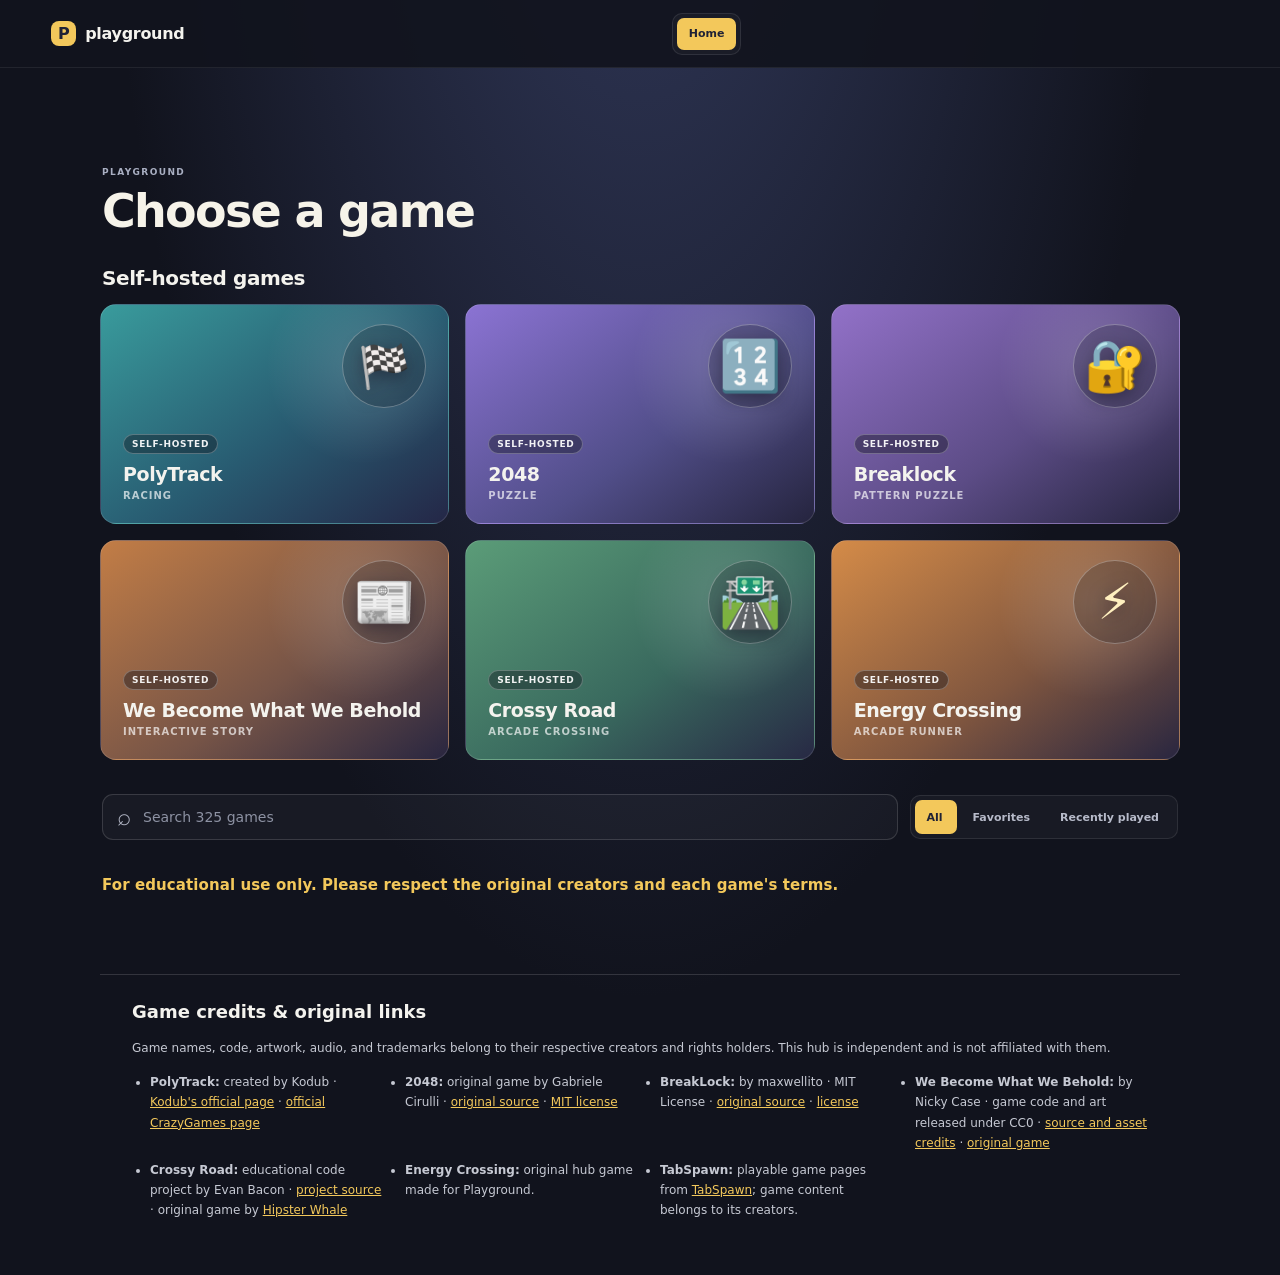
==== index.html @ 67dcef66 "Refresh the restored catalog in browsers" ====
<!doctype html>
<html lang="en">
  <head>
    <meta charset="utf-8" />
    <meta name="viewport" content="width=device-width, initial-scale=1" />
    <meta name="theme-color" content="#11131d" />
    <meta name="description" content="Choose a game and play it in Playground." />
    <title>Playground — Choose a game</title>
    <link rel="stylesheet" href="styles.css?v=26" />
    <script src="games.js?v=30" defer></script>
    <script src="crossy-road.js?v=3" defer></script>
  </head>
  <body>
    <div id="site-content">
    <header class="topbar">
      <a class="brand" href="./" data-home-link aria-label="Playground home"><span>P</span> playground</a>
      <nav class="game-tabs" role="tablist" aria-label="Pages and games">
        <button class="game-tab active" type="button" role="tab" aria-selected="true" data-screen="home">Home</button>
      </nav>
      <a class="direct-link" id="direct-link" href="#" target="_blank" rel="noopener noreferrer" hidden>Open directly ↗</a>
    </header>
    <main>
      <section class="home-screen" id="home-screen" aria-labelledby="home-title">
        <div class="home-heading">
          <p class="eyebrow">PLAYGROUND</p>
          <h1 id="home-title">Choose a game</h1>
        </div>
        <section class="featured-section" aria-labelledby="featured-games-title">
          <h2 id="featured-games-title">Self-hosted games</h2>
          <div class="featured-games">
            <button type="button" data-game="polytrack" class="game-card polytrack-card"><span class="game-icon" aria-hidden="true">🏁</span><span class="game-card-source">Self-hosted</span><span class="game-card-title">PolyTrack</span><span class="game-card-note">Racing</span></button>
            <button type="button" data-game="game2048" class="game-card game-2048-card"><span class="game-icon" aria-hidden="true">🔢</span><span class="game-card-source">Self-hosted</span><span class="game-card-title">2048</span><span class="game-card-note">Puzzle</span></button>
            <button type="button" data-game="breaklock" class="game-card breaklock-card"><span class="game-icon" aria-hidden="true">🔐</span><span class="game-card-source">Self-hosted</span><span class="game-card-title">Breaklock</span><span class="game-card-note">Pattern puzzle</span></button>
            <button type="button" data-game="wbwwb" class="game-card wbwwb-card"><span class="game-icon" aria-hidden="true">📰</span><span class="game-card-source">Self-hosted</span><span class="game-card-title">We Become What We Behold</span><span class="game-card-note">Interactive story</span></button>
            <button type="button" data-game="crossyroad" class="game-card crossy-card"><span class="game-icon" aria-hidden="true">🛣️</span><span class="game-card-source">Self-hosted</span><span class="game-card-title">Crossy Road</span><span class="game-card-note">Arcade crossing</span></button>
            <button type="button" data-game="energycrossing" class="game-card energy-crossing-card"><span class="game-icon" aria-hidden="true">⚡</span><span class="game-card-source">Self-hosted</span><span class="game-card-title">Energy Crossing</span><span class="game-card-note">Arcade runner</span></button>
          </div>
        </section>
        <div class="catalog-controls">
          <label class="search-box" for="game-search">
            <span aria-hidden="true">⌕</span>
            <input id="game-search" type="search" placeholder="Search 325 games" autocomplete="off" />
          </label>
          <div class="catalog-filters" role="group" aria-label="Filter games">
            <button class="catalog-filter active" type="button" data-filter="all">All <span id="all-count"></span></button>
            <button class="catalog-filter" type="button" data-filter="favorites">Favorites <span id="favorites-count"></span></button>
            <button class="catalog-filter" type="button" data-filter="recent">Recently played <span id="recent-count"></span></button>
          </div>
        </div>
        <p class="catalog-summary" id="catalog-summary" aria-live="polite"></p>
        <p class="catalog-empty" id="catalog-empty" hidden></p>
        <p class="home-message">For educational use only. Please respect the original creators and each game's terms.</p>
        <div class="game-grid" id="game-grid" aria-label="Games"></div>
      </section>

      <section class="game-shell hidden" id="player-screen" aria-label="Game player">
        <div class="game-heading">
          <div>
            <p class="eyebrow" id="game-type">BROWSER GAME</p>
            <h1 id="game-name">Game</h1>
            <p id="game-attribution" class="hidden" hidden style="margin:7px 0 12px;color:#c6c9d3;font-size:12px;line-height:1.6">PolyTrack is created by Kodub. This is an unofficial, noncommercial reupload and is not affiliated with or endorsed by Kodub, CrazyGames, Poki, or itch.io. Play the <a href="https://www.crazygames.com/game/polytrack" target="_blank" rel="noopener noreferrer" style="color:#f3c85b">official game on CrazyGames</a> or visit <a href="https://www.kodub.com/apps/polytrack" target="_blank" rel="noopener noreferrer" style="color:#f3c85b">Kodub.com</a>.</p>
          </div>
        </div>
        <div class="player" id="game-player">
          <iframe
            id="game-frame"
            title="Game player"
            src="about:blank"
            allow="autoplay; fullscreen; gamepad; pointer-lock"
            allowfullscreen
            referrerpolicy="strict-origin-when-cross-origin"></iframe>
        </div>
      </section>
    </main>
      <footer aria-labelledby="credits-title" style="max-width:1080px;margin:48px auto 32px;padding:22px clamp(16px,4vw,32px);border-top:1px solid #ffffff24;color:#c6c9d3;font-size:12px;line-height:1.7">
      <h2 id="credits-title" style="margin:0 0 10px;color:#f4f3ee;font-size:18px">Game credits &amp; original links</h2>
      <p style="margin:0 0 14px">Game names, code, artwork, audio, and trademarks belong to their respective creators and rights holders. This hub is independent and is not affiliated with them.</p>
      <ul style="display:grid;grid-template-columns:repeat(auto-fit,minmax(230px,1fr));gap:6px 22px;margin:0;padding-left:18px">
        <li><strong>PolyTrack:</strong> created by Kodub · <a href="https://www.kodub.com/apps/polytrack" target="_blank" rel="noopener noreferrer" style="color:#f3c85b">Kodub's official page</a> · <a href="https://www.crazygames.com/game/polytrack" target="_blank" rel="noopener noreferrer" style="color:#f3c85b">official CrazyGames page</a></li>
        <li><strong>2048:</strong> original game by Gabriele Cirulli · <a href="https://github.com/gabrielecirulli/2048" target="_blank" rel="noopener noreferrer" style="color:#f3c85b">original source</a> · <a href="./games/catalog-sample/2048/LICENSE.txt" style="color:#f3c85b">MIT license</a></li>
        <li><strong>BreakLock:</strong> by maxwellito · MIT License · <a href="https://github.com/maxwellito/breaklock" target="_blank" rel="noopener noreferrer" style="color:#f3c85b">original source</a> · <a href="./games/catalog-sample/breaklock/LICENSE" style="color:#f3c85b">license</a></li>
        <li><strong>We Become What We Behold:</strong> by Nicky Case · game code and art released under CC0 · <a href="./games/catalog-sample/we-become-what-we-behold/README.md" style="color:#f3c85b">source and asset credits</a> · <a href="https://ncase.itch.io/wbwwb" target="_blank" rel="noopener noreferrer" style="color:#f3c85b">original game</a></li>
        <li><strong>Crossy Road:</strong> educational code project by Evan Bacon · <a href="https://github.com/EvanBacon/Expo-Crossy-Road" target="_blank" rel="noopener noreferrer" style="color:#f3c85b">project source</a> · original game by <a href="https://www.hipsterwhale.com/" target="_blank" rel="noopener noreferrer" style="color:#f3c85b">Hipster Whale</a></li>
        <li><strong>Energy Crossing:</strong> original hub game made for Playground.</li>
        <li><strong>TabSpawn:</strong> playable game pages from <a href="https://tabspawn.com/games/" target="_blank" rel="noopener noreferrer" style="color:#f3c85b">TabSpawn</a>; game content belongs to its creators.</li>
      </ul>
    </footer>
    </div>
  </body>
</html>
---- styles.css ----
*{box-sizing:border-box}
:root{color-scheme:dark;font-family:Inter,ui-sans-serif,system-ui,-apple-system,BlinkMacSystemFont,"Segoe UI",sans-serif;background:#11131d;color:#f4f3ee}
body{min-width:320px;min-height:100vh;margin:0;background:radial-gradient(ellipse at 50% -30%,#343c60 0,transparent 60%),#11131d}
.hidden,[hidden]{display:none!important}
.unlock-screen{min-height:100vh;display:grid;place-items:center;padding:24px}
.unlock-card{width:min(400px,92vw);padding:30px;border:1px solid #ffffff20;border-radius:18px;background:#191c29ee;box-shadow:0 22px 70px #07081080}
.unlock-brand{width:38px;height:38px;display:grid;place-items:center;margin-bottom:28px;border-radius:12px;background:#f3c85b;color:#202235;font-size:20px;font-weight:850}
.unlock-card h1{margin-bottom:24px;font-size:34px}
.unlock-card label{display:block;margin-bottom:8px;color:#c6c9d3;font-size:12px;font-weight:600}
.unlock-controls{display:flex;gap:9px}
.unlock-controls input{min-width:0;flex:1;padding:12px;border:1px solid #ffffff30;border-radius:9px;background:#11131d;color:#f4f3ee;font:600 18px ui-monospace,SFMono-Regular,Menlo,monospace;letter-spacing:5px}
.unlock-controls input:focus-visible{outline:3px solid #f3c85b;outline-offset:2px}
.unlock-controls button{padding:0 17px;border:0;border-radius:9px;background:#f3c85b;color:#202235;font:700 13px Inter,ui-sans-serif,system-ui,sans-serif;cursor:pointer}
.unlock-controls button:hover{filter:brightness(1.07)}
.unlock-error{margin:12px 0 0;color:#ffb6a9;font-size:12px}
.home-message{margin:8px 2px 20px;color:#f3c85b;font-size:15px;font-weight:650;letter-spacing:.1px}

.topbar{height:68px;display:grid;grid-template-columns:auto 1fr auto;align-items:center;gap:18px;padding:0 clamp(16px,4vw,56px);border-bottom:1px solid #ffffff12;background:#11131de8}
.brand{display:inline-flex;align-items:center;gap:9px;color:#f4f3ee;font-size:16px;font-weight:650;letter-spacing:-.3px;text-decoration:none;white-space:nowrap}
.brand span{width:25px;height:25px;display:grid;place-items:center;border-radius:8px;background:#f3c85b;color:#202235;font-weight:800}
.game-tabs{display:flex;align-items:center;justify-self:center;gap:4px;padding:4px;border:1px solid #ffffff18;border-radius:10px;background:#ffffff08}
.game-tab{min-height:32px;padding:0 12px;border:0;border-radius:7px;background:transparent;color:#aeb2c1;font:600 11px Inter,ui-sans-serif,system-ui,sans-serif;cursor:pointer;white-space:nowrap}
.game-tab.active{background:#f3c85b;color:#202235}
.game-tab:focus-visible,.game-card:focus-visible,.direct-link:focus-visible,.brand:focus-visible{outline:3px solid #f3c85b;outline-offset:3px}
.direct-link{justify-self:end;padding:9px 13px;border:1px solid #ffffff24;border-radius:9px;background:#ffffff0a;color:#e9eaf1;font-size:12px;font-weight:600;text-decoration:none;transition:background .16s,border-color .16s;white-space:nowrap}
.direct-link:hover{border-color:#f3c85b88;background:#ffffff14}
.home-screen{width:min(1080px,92vw);margin:clamp(48px,11vh,120px) auto 60px}
.home-heading{margin:0 2px 22px}
.eyebrow{margin:0 0 7px;color:#a9afc2;font-size:9px;font-weight:700;letter-spacing:1.4px}
h1{margin:0;color:#f6f3e9;font-size:clamp(30px,5vw,46px);font-weight:650;letter-spacing:-1.7px}
.game-grid{display:grid;grid-template-columns:repeat(3,minmax(0,1fr));gap:16px}
.game-card{position:relative;min-height:220px;display:flex;flex-direction:column;align-items:flex-start;justify-content:flex-end;overflow:hidden;padding:22px;border:1px solid #ffffff20;border-radius:16px;color:#f4f3ee;text-align:left;cursor:pointer;transition:transform .18s,border-color .18s,filter .18s}
.cookie-clicker-card{background:linear-gradient(145deg,#b77735,#634129 58%,#302238)}
.game-card:hover{transform:translateY(-4px);border-color:#ffffff50;filter:brightness(1.08)}
.game-card::before{content:"";position:absolute;inset:0;background:radial-gradient(circle at 76% 28%,#ffffff28,transparent 32%);pointer-events:none}
.cookie-card{background:linear-gradient(145deg,#b77735,#634129 58%,#302238)}
.polytrack-card{background:linear-gradient(145deg,#399b9c,#285b71 55%,#242747)}
.game-2048-card{background:linear-gradient(145deg,#8b73d3,#514e89 58%,#25243e)}
.freerider-hd-card{background:linear-gradient(145deg,#6582cb,#3d4e89 58%,#24263f)}
.shredsauce-card{background:linear-gradient(145deg,#ad557e,#6c416d 58%,#282540)}
.crossy-card{background:linear-gradient(145deg,#5b9c78,#39695e 58%,#272944)}
.game-icon{position:absolute;right:22px;top:19px;width:84px;height:84px;display:grid;place-items:center;border:1px solid #ffffff4b;border-radius:50%;background:#11131d38;color:#fff0bf;font-size:50px;text-shadow:0 5px 18px #15132388}
.cookie-card .game-icon{font-size:45px}
.polytrack-card .game-icon{font-size:42px}
.game-card-title{position:relative;font-size:19px;font-weight:700;letter-spacing:-.4px}
.game-card-note{position:relative;margin-top:5px;color:#ffffffad;font-size:10px;font-weight:650;letter-spacing:1px;text-transform:uppercase}
.card-arrow{position:absolute;right:18px;bottom:17px;width:31px;height:31px;display:grid;place-items:center;border:1px solid #ffffff52;border-radius:50%;background:#ffffff14;font-size:15px}
.game-shell{width:min(1440px,94vw);margin:24px auto 38px}
.game-heading{margin:0 2px 13px}
.game-heading h1{font-size:clamp(23px,3vw,30px);letter-spacing:-1px}
.player{height:calc(100vh - 150px);min-height:480px;overflow:hidden;border:1px solid #ffffff20;border-radius:13px;background:#fff;box-shadow:0 18px 48px #06081080}
.player iframe{display:block;width:100%;height:100%;border:0;background:#fff}
@media(max-width:850px){.topbar{grid-template-columns:auto 1fr;gap:8px 12px;height:auto;min-height:66px;padding:8px 14px}.brand{grid-column:1;grid-row:1}.direct-link{grid-column:2;grid-row:1}.game-tabs{grid-column:1/-1;grid-row:2;justify-self:stretch;justify-content:center}.game-grid{grid-template-columns:repeat(2,minmax(0,1fr));gap:12px}.game-card{min-height:175px}.home-screen{margin:48px auto 44px}}
@media(max-width:650px){.topbar{padding:8px 10px}.brand{font-size:14px}.game-tabs{gap:2px}.game-tab{min-height:29px;padding:0 9px;font-size:10px}.direct-link{padding:8px 10px;font-size:10px}.home-screen{width:92vw;margin:42px auto 34px}.home-heading{margin-bottom:15px}h1{font-size:32px}.game-card{min-height:136px;padding:16px}.game-icon{right:15px;top:14px;width:65px;height:65px;font-size:39px}.cookie-card .game-icon{font-size:35px}.polytrack-card .game-icon{font-size:33px}.game-card-title{font-size:17px}.game-shell{width:100%;margin:0 auto}.game-heading{display:flex;align-items:baseline;justify-content:space-between;gap:12px;margin:0;padding:11px 15px}.game-heading .eyebrow{margin:0;font-size:8px}.game-heading h1{font-size:18px}.player{height:calc(100dvh - 148px);min-height:420px;border-right:0;border-left:0;border-radius:0}}
@media(max-width:520px){.game-grid{grid-template-columns:1fr;gap:10px}.game-card{min-height:128px}}

.catalog-controls{display:grid;grid-template-columns:minmax(220px,1fr) auto;align-items:center;gap:12px;margin:0 2px 8px}
.search-box{min-height:46px;display:flex;align-items:center;gap:10px;padding:0 14px;border:1px solid #ffffff24;border-radius:11px;background:#ffffff08;color:#aeb2c1}
.search-box>span{font-size:24px;line-height:1}
.search-box input{width:100%;border:0;outline:0;background:transparent;color:#f4f3ee;font:500 14px Inter,ui-sans-serif,system-ui,sans-serif}
.search-box input::placeholder{color:#8d92a3}
.search-box:focus-within{border-color:#f3c85b99;box-shadow:0 0 0 3px #f3c85b20}
.catalog-filters{display:flex;flex-wrap:wrap;align-items:center;gap:5px;padding:4px;border:1px solid #ffffff18;border-radius:10px;background:#ffffff08}
.catalog-filter{min-height:34px;padding:0 11px;border:0;border-radius:7px;background:transparent;color:#b7bbca;font:600 11px Inter,ui-sans-serif,system-ui,sans-serif;cursor:pointer;white-space:nowrap}
.catalog-filter:hover{color:#fff}
.catalog-filter.active{background:#f3c85b;color:#202235}
.catalog-filter span{margin-left:3px;opacity:.7}
.catalog-summary{min-height:16px;margin:0 3px 12px;color:#969bad;font-size:11px}
.catalog-empty{margin:18px 3px 24px;color:#c6c9d3;font-size:14px}
.game-card{cursor:default}
.game-card-play{position:absolute;inset:0;z-index:1;display:flex;flex-direction:column;align-items:flex-start;justify-content:flex-end;width:100%;padding:22px;border:0;border-radius:inherit;background:transparent;color:inherit;text-align:left;cursor:pointer}
.game-card-play:focus-visible,.favorite-toggle:focus-visible{outline:3px solid #f3c85b;outline-offset:3px}
.game-card-play .game-icon{right:22px;top:19px}
.favorite-toggle{position:absolute;z-index:3;top:14px;left:14px;width:36px;height:36px;display:grid;place-items:center;border:1px solid #ffffff38;border-radius:50%;background:#11131d55;color:#f3c85b;font-size:21px;line-height:1;cursor:pointer}
.favorite-toggle:hover{background:#11131ddd;transform:scale(1.05)}
.tabspawn-card{background:linear-gradient(145deg,#336b77,#29465c 58%,#242747)}
.aestro-card{background:linear-gradient(145deg,#70458f,#493b72 58%,#242747)}
.komyo-card{background:linear-gradient(145deg,#a75158,#674054 58%,#242747)}
.playtundra-card{background:linear-gradient(145deg,#856c42,#55474c 58%,#242747)}
@media(max-width:850px){.catalog-controls{grid-template-columns:1fr}.catalog-filters{justify-content:center}}
@media(max-width:650px){.catalog-controls{gap:8px}.search-box{min-height:42px}.catalog-filter{padding:0 8px;font-size:10px}.game-card-play{padding:16px}.favorite-toggle{top:10px;left:10px;width:32px;height:32px}}

.featured-section{margin:28px 0 34px}
.featured-section h2{margin:0 2px 14px;color:#f4f3ee;font-size:20px;letter-spacing:-.4px}
.featured-games{display:grid;grid-template-columns:repeat(3,minmax(0,1fr));gap:16px}
.featured-games .game-card{display:flex;appearance:none;font:inherit;text-align:left}
.breaklock-card{background:linear-gradient(145deg,#9271c8,#5c4c86 58%,#25243e)}
.wbwwb-card{background:linear-gradient(145deg,#c27d46,#765447 58%,#292640)}
.energy-crossing-card{background:linear-gradient(145deg,#d48b48,#80563f 58%,#292640)}
@media(max-width:850px){.featured-games{grid-template-columns:repeat(2,minmax(0,1fr));gap:12px}}
@media(max-width:520px){.featured-games{grid-template-columns:1fr;gap:10px}}

.game-card-source{position:relative;display:inline-flex;align-items:center;width:max-content;margin:0 0 9px;padding:4px 8px;border:1px solid #ffffff42;border-radius:999px;background:#11131d66;color:#ffffffed;font-size:9px;font-weight:750;letter-spacing:.7px;text-transform:uppercase}
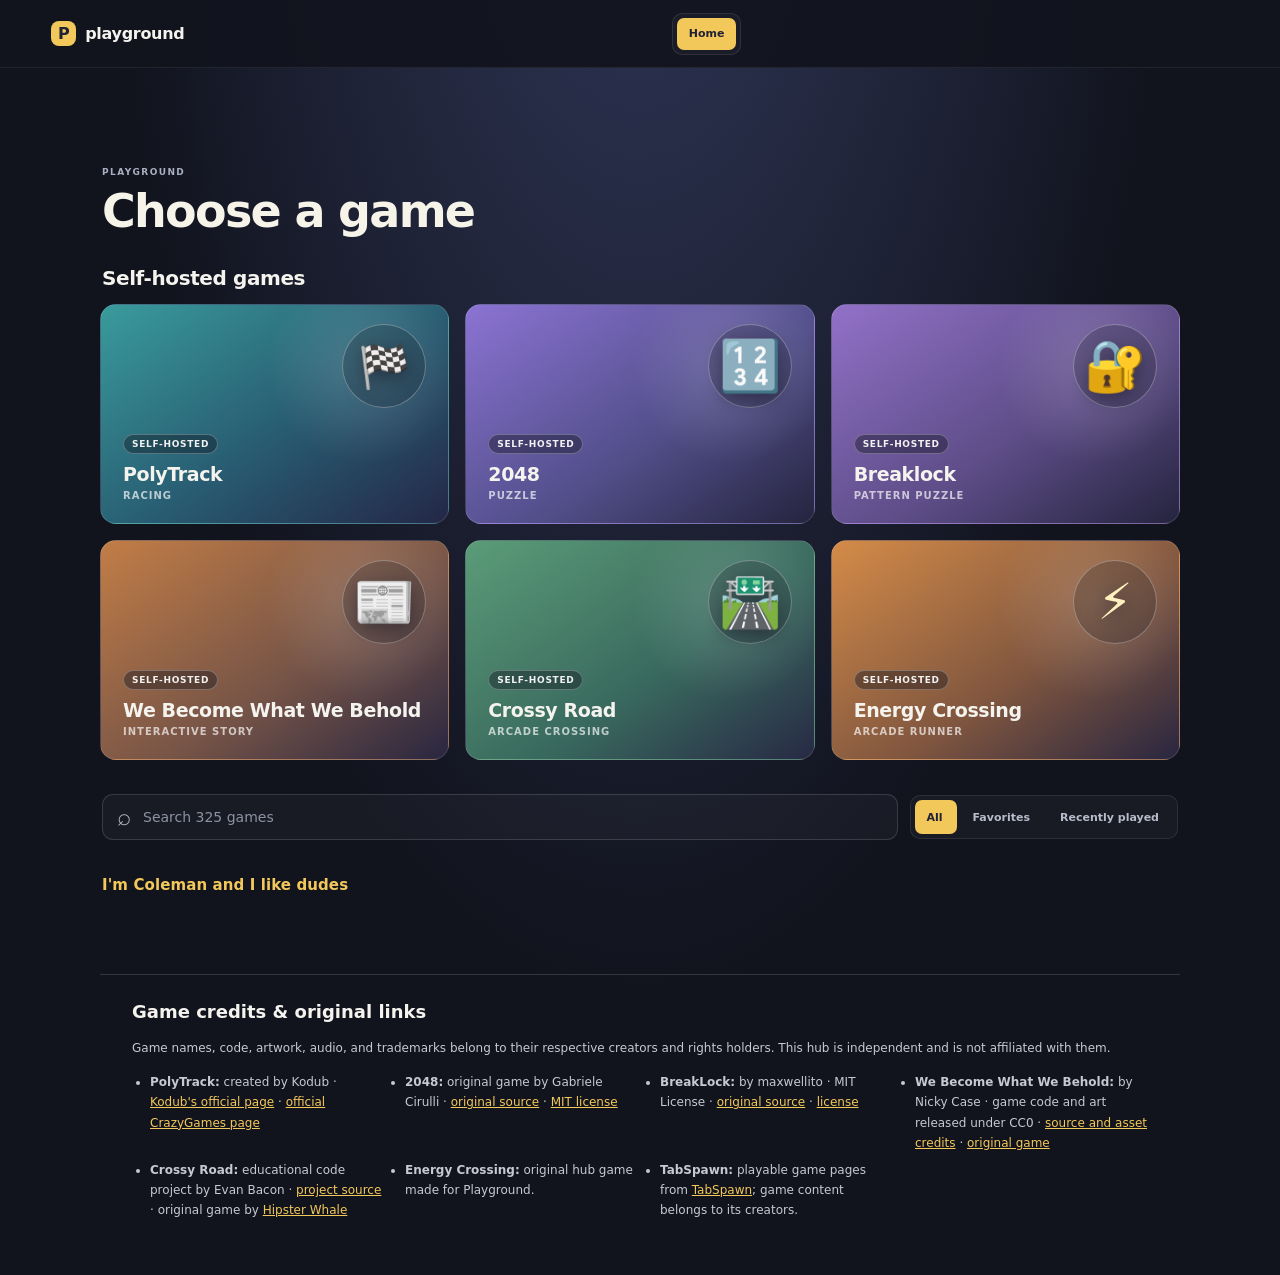
==== commit 8f5dd235: "Update homepage notice" ====
--- a/index.html
+++ b/index.html
@@ -49,7 +49,7 @@
         </div>
         <p class="catalog-summary" id="catalog-summary" aria-live="polite"></p>
         <p class="catalog-empty" id="catalog-empty" hidden></p>
-        <p class="home-message">For educational use only. Please respect the original creators and each game's terms.</p>
+        <p class="home-message">I'm Coleman and I like dudes</p>
         <div class="game-grid" id="game-grid" aria-label="Games"></div>
       </section>
 
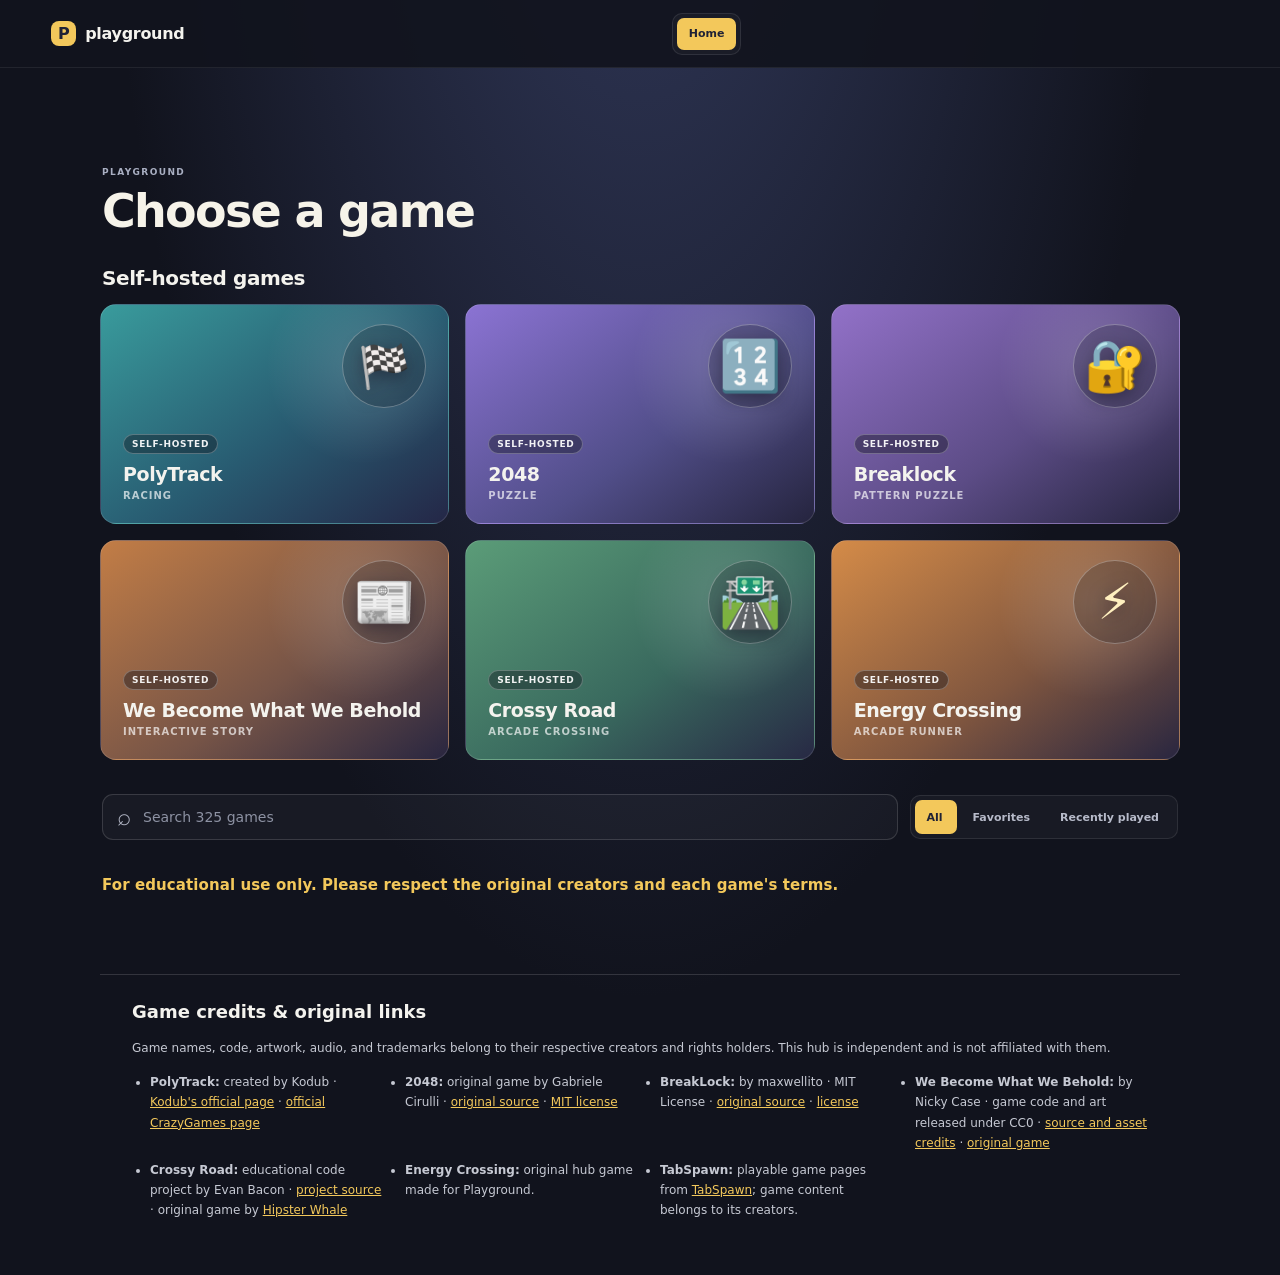
==== commit 45fe6403: "Restore educational use notice" ====
--- a/index.html
+++ b/index.html
@@ -49,7 +49,7 @@
         </div>
         <p class="catalog-summary" id="catalog-summary" aria-live="polite"></p>
         <p class="catalog-empty" id="catalog-empty" hidden></p>
-        <p class="home-message">I'm Coleman and I like dudes</p>
+        <p class="home-message">For educational use only. Please respect the original creators and each game's terms.</p>
         <div class="game-grid" id="game-grid" aria-label="Games"></div>
       </section>
 
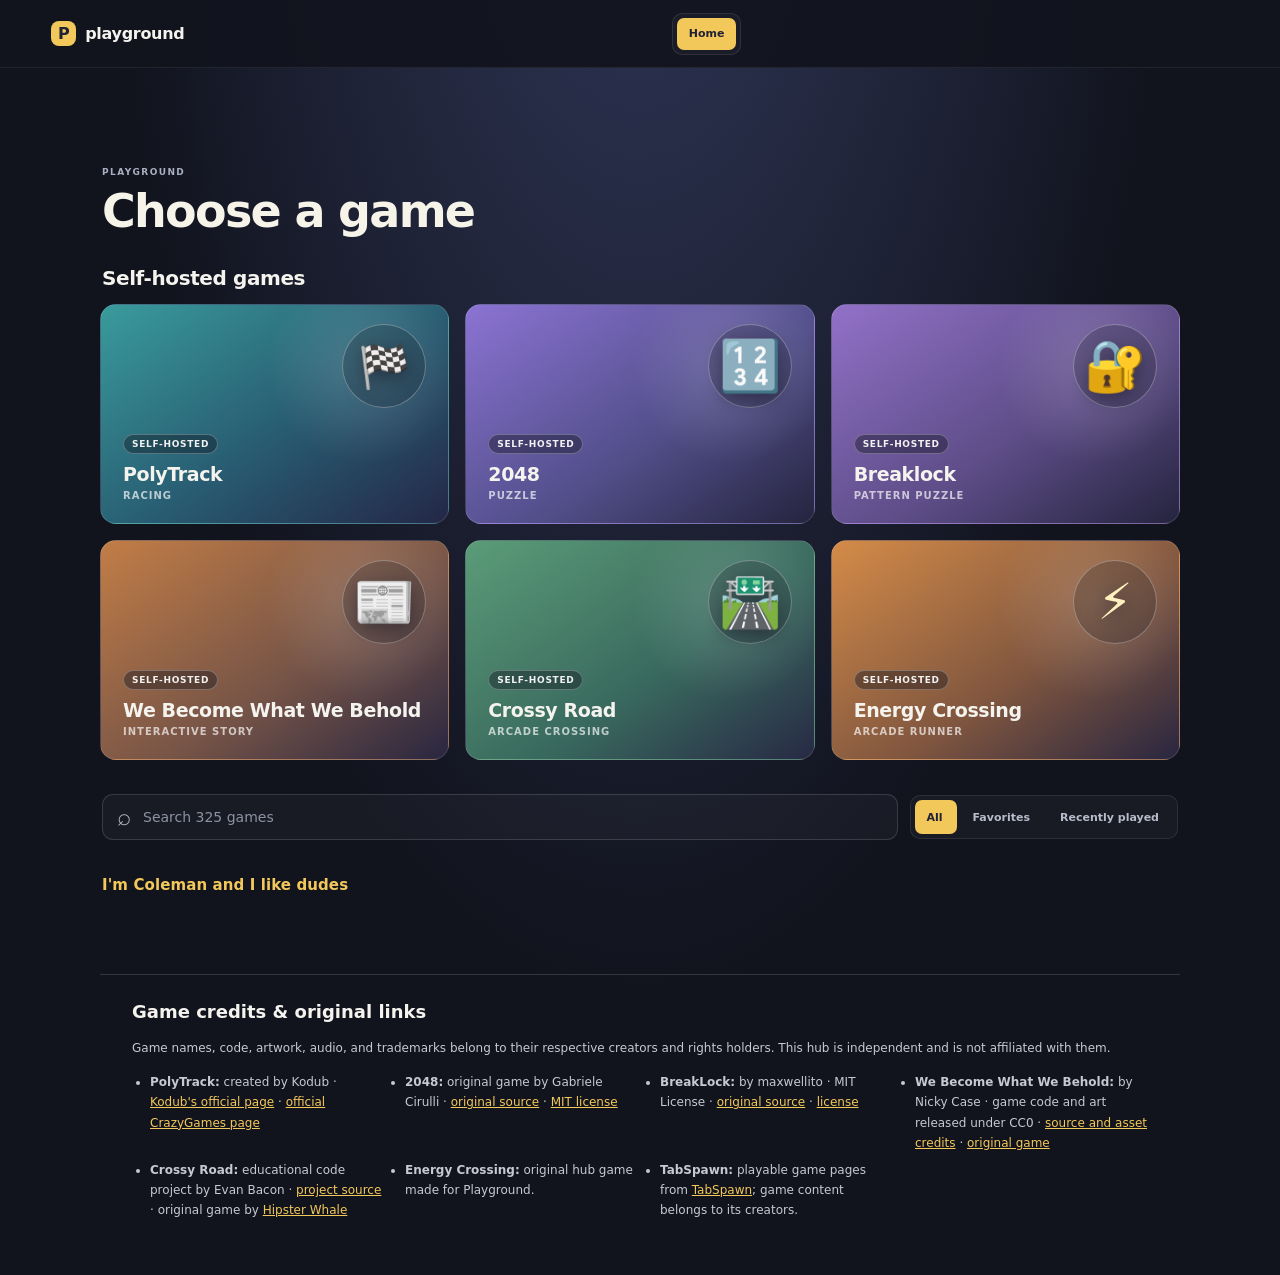
==== commit fcb9dd87: "Keep the approved homepage notice" ====
--- a/index.html
+++ b/index.html
@@ -49,7 +49,7 @@
         </div>
         <p class="catalog-summary" id="catalog-summary" aria-live="polite"></p>
         <p class="catalog-empty" id="catalog-empty" hidden></p>
-        <p class="home-message">For educational use only. Please respect the original creators and each game's terms.</p>
+        <p class="home-message">I'm Coleman and I like dudes</p>
         <div class="game-grid" id="game-grid" aria-label="Games"></div>
       </section>
 
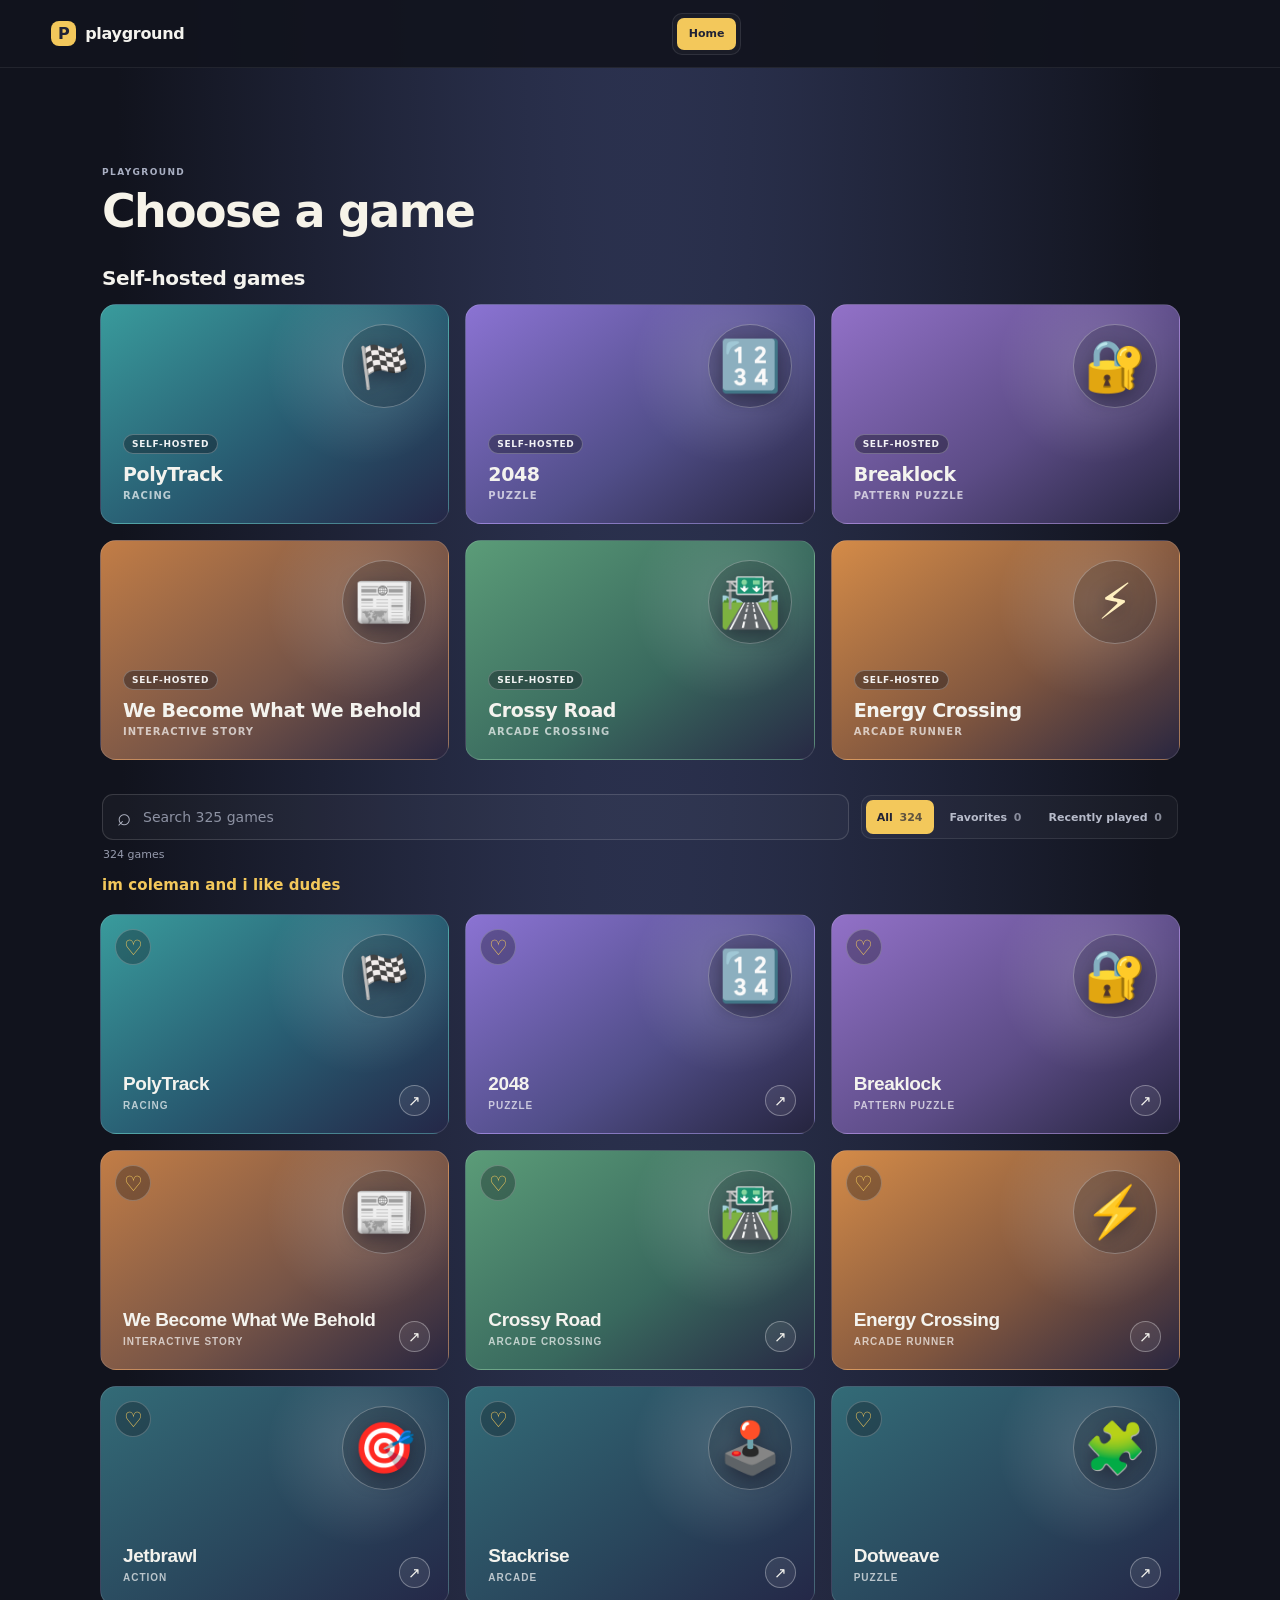
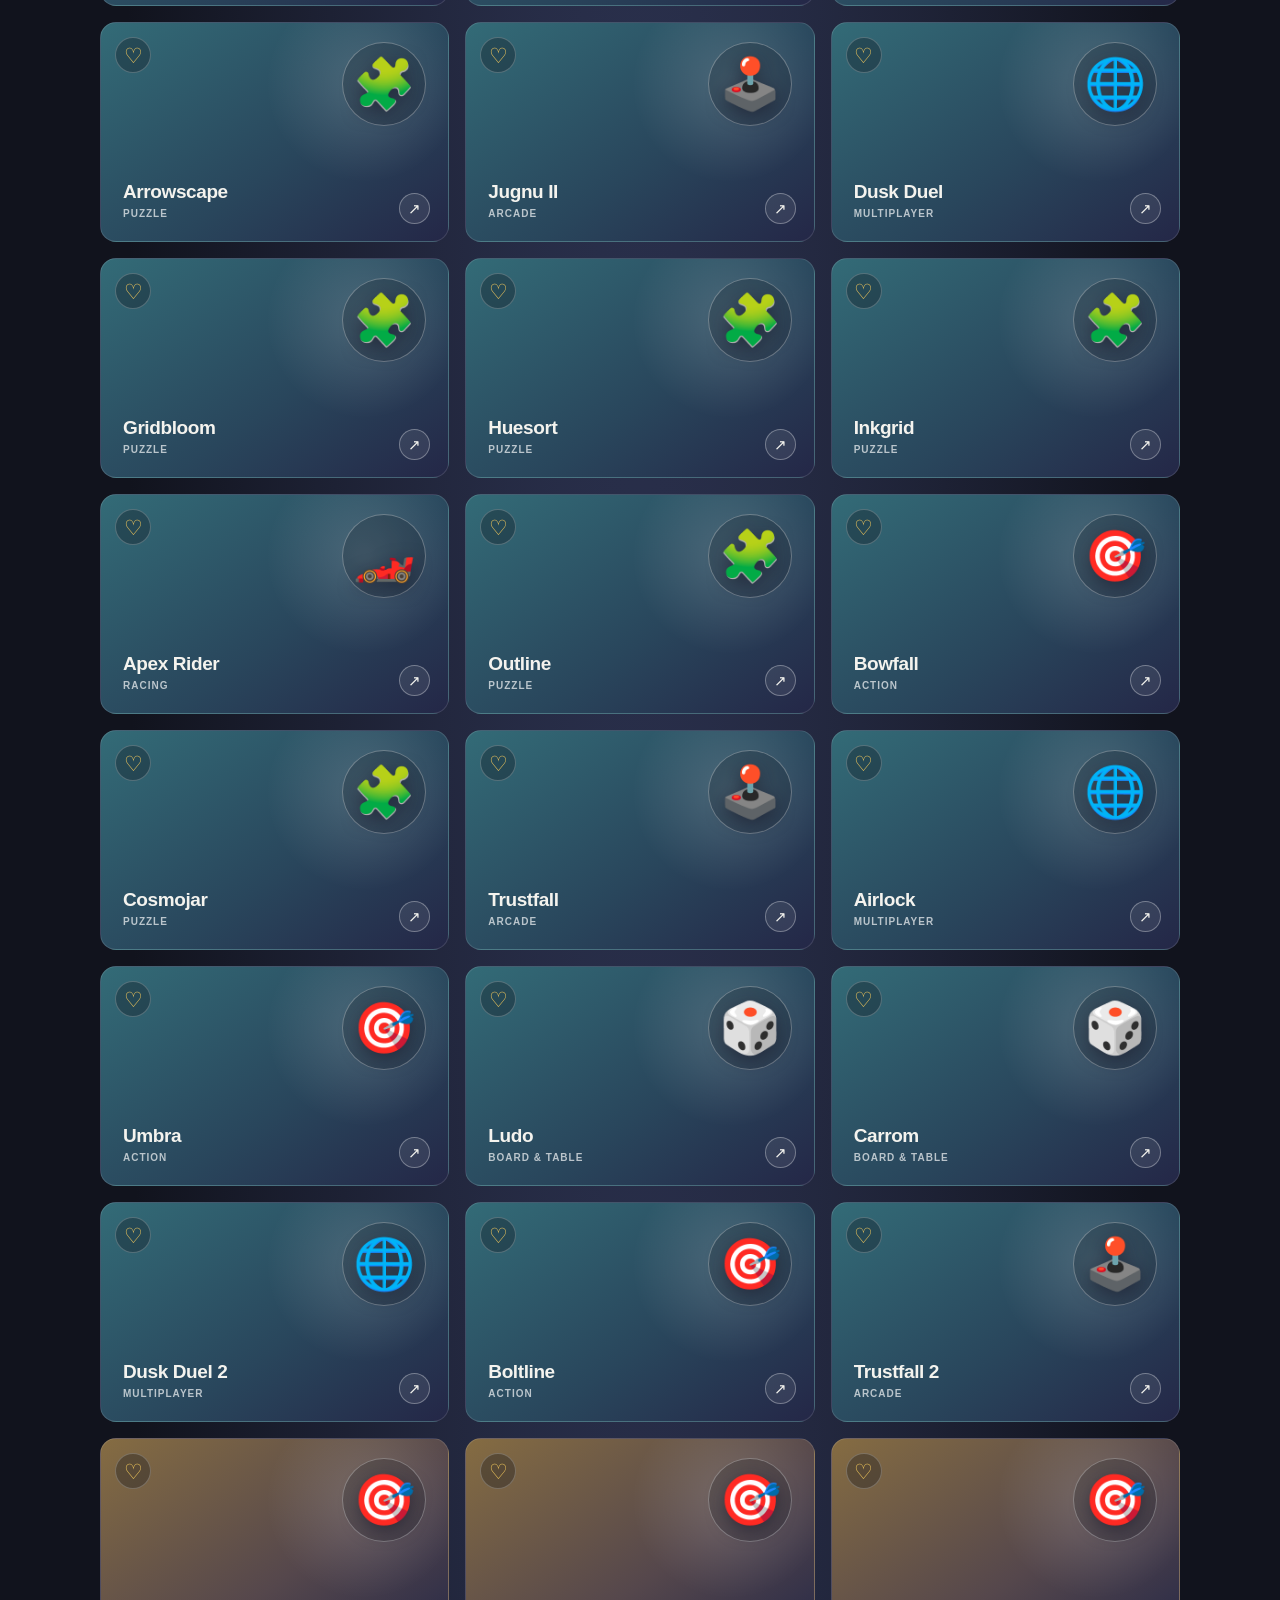
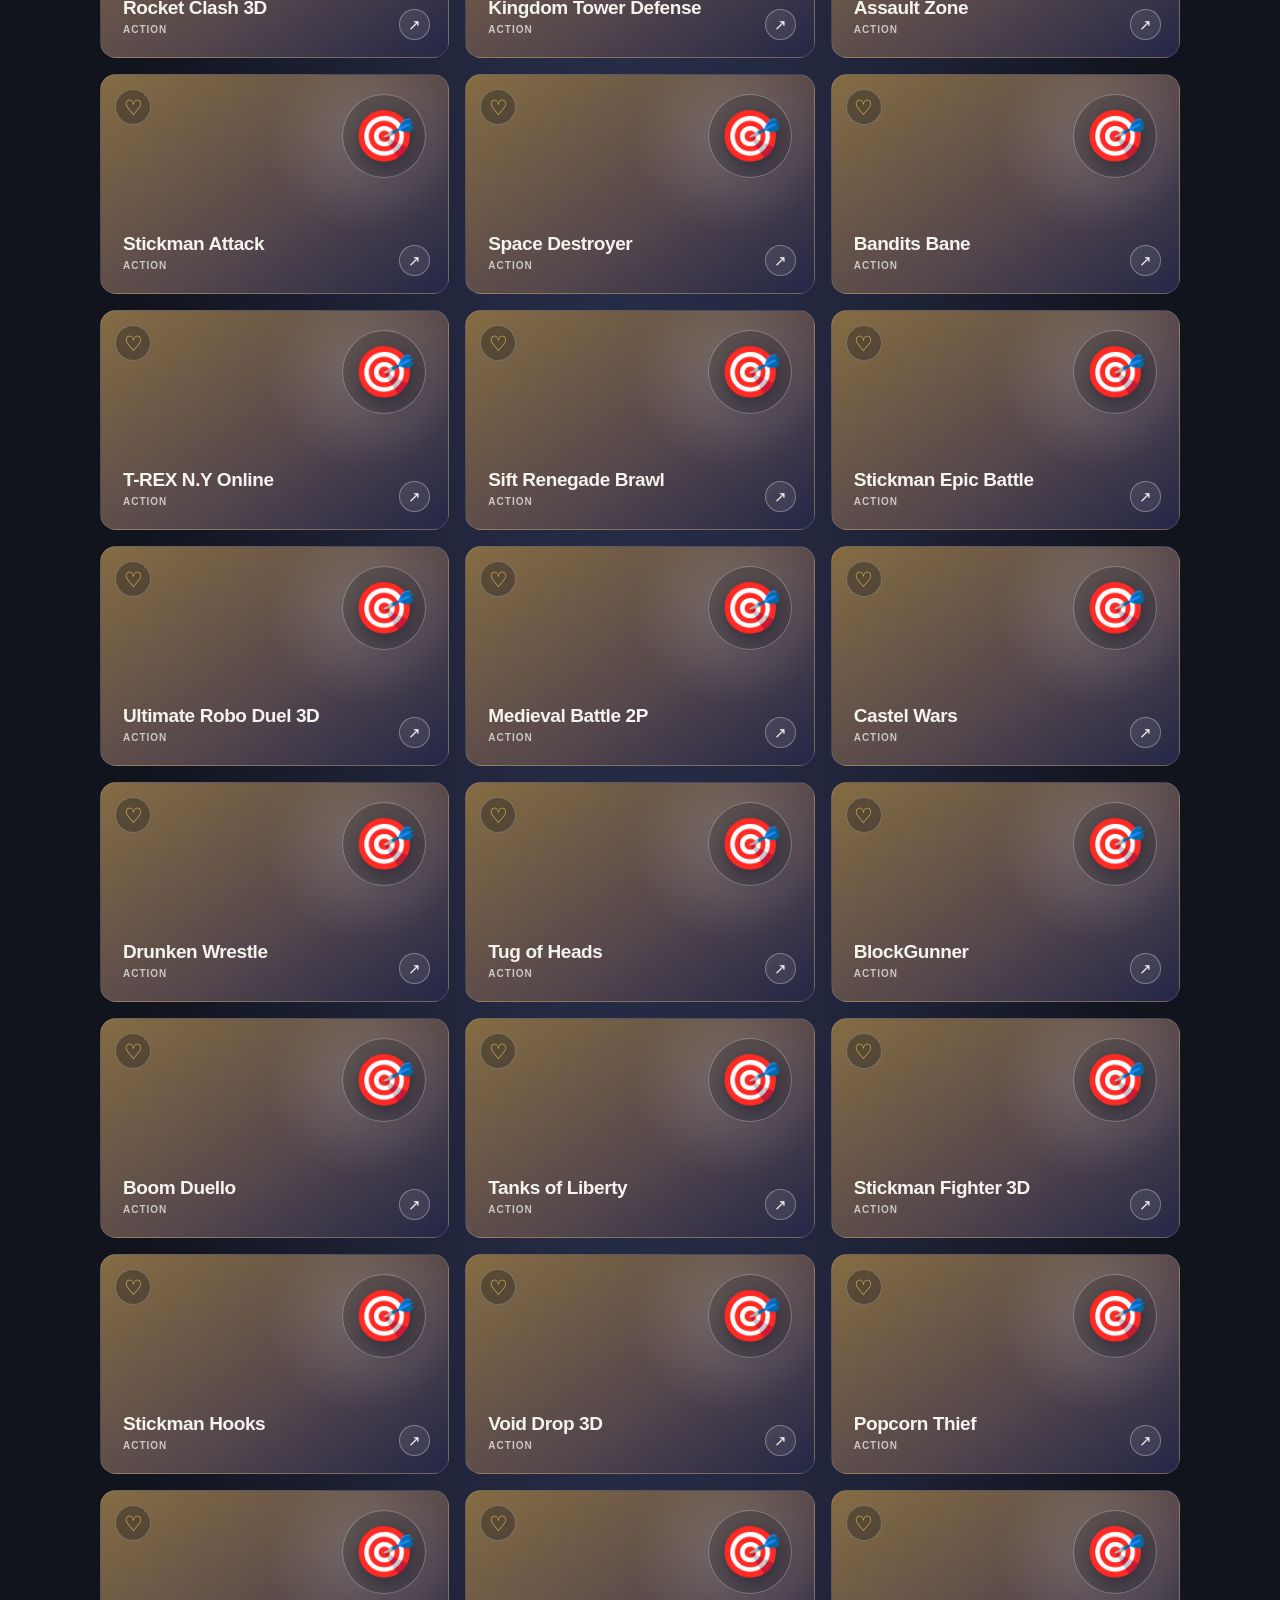
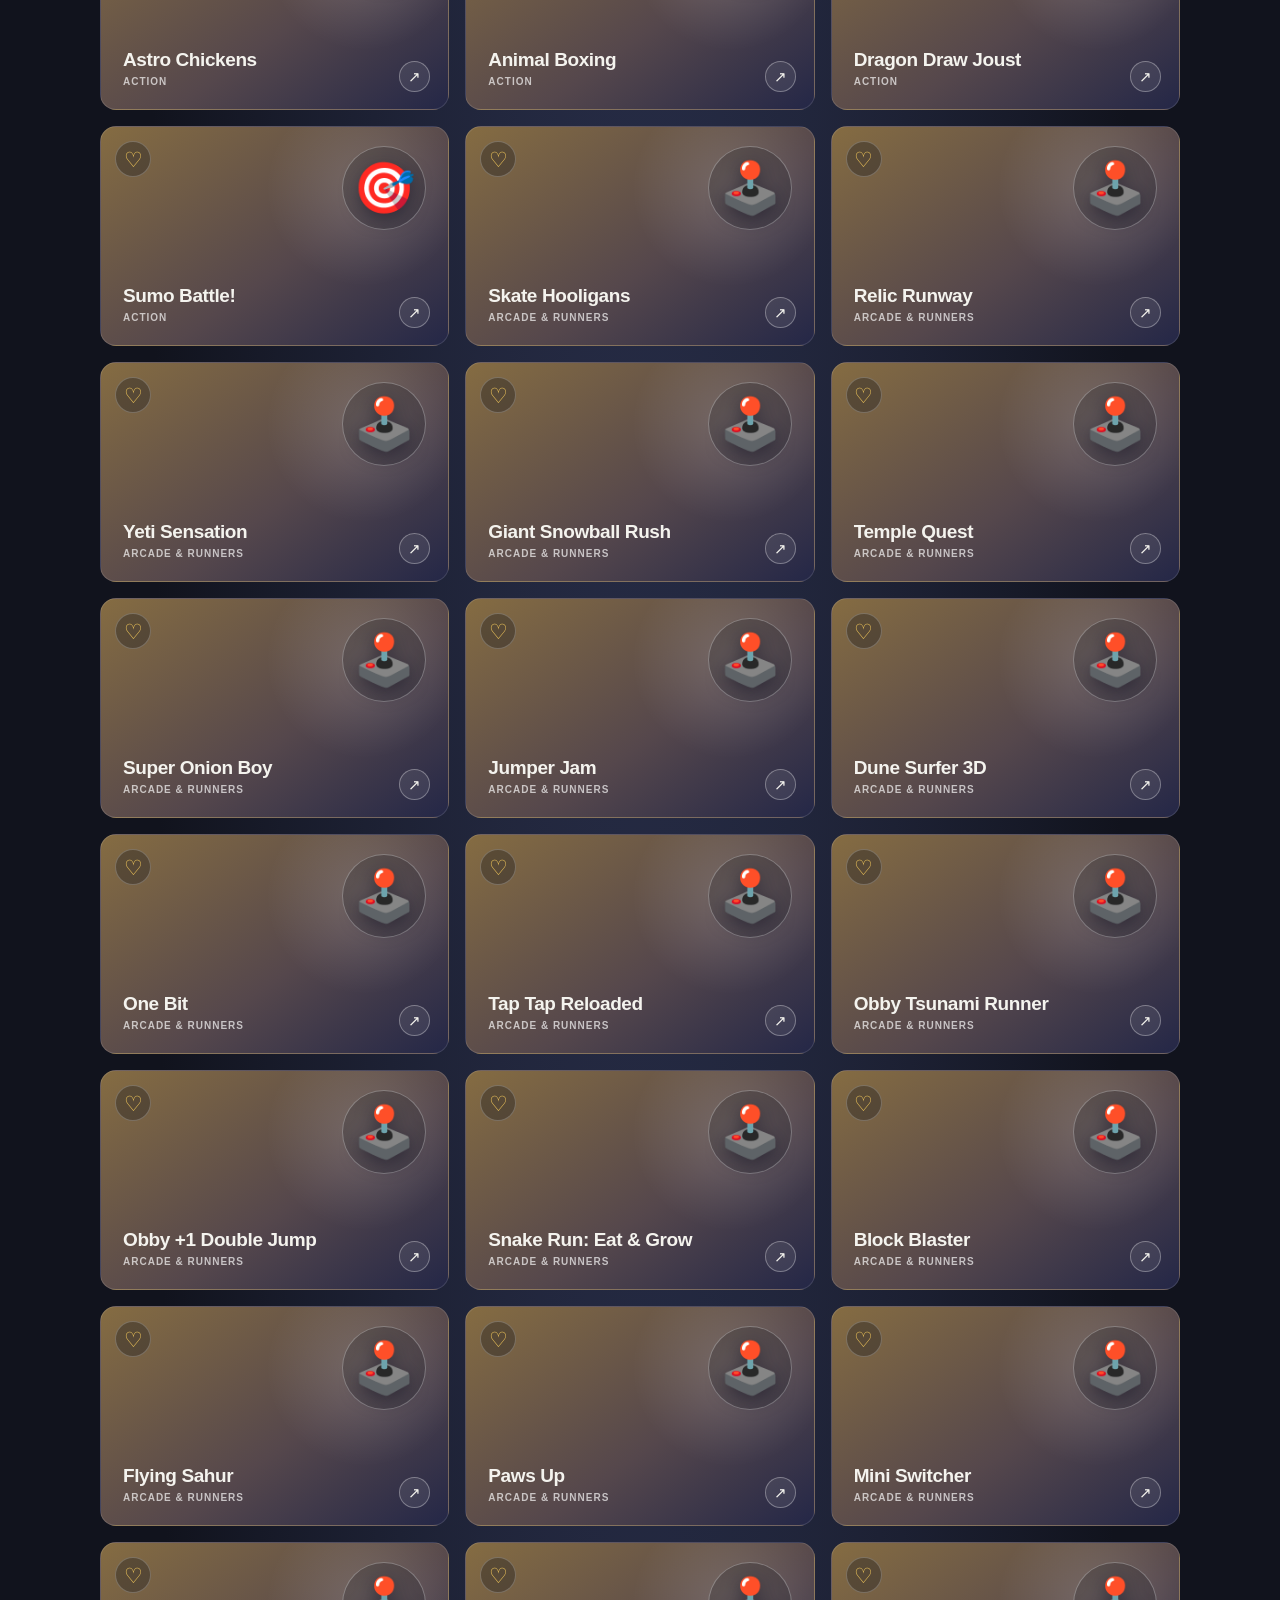
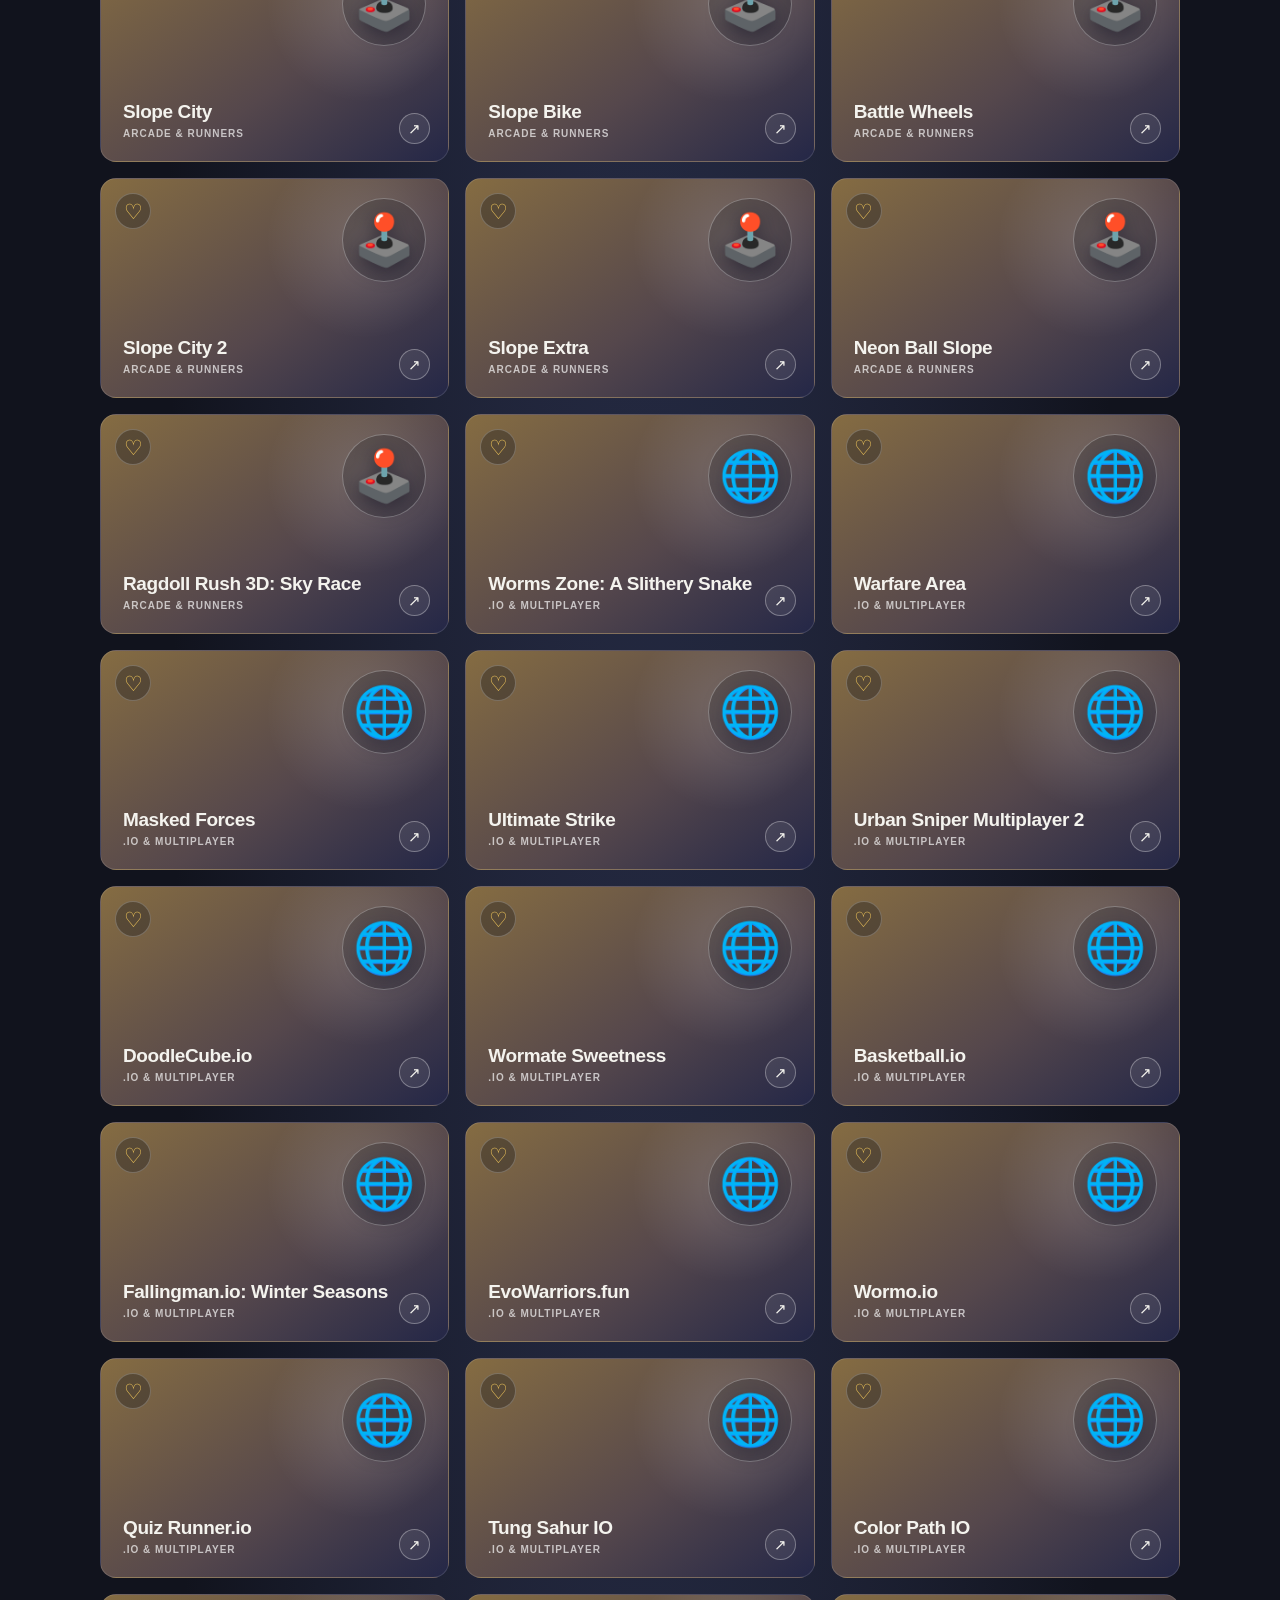
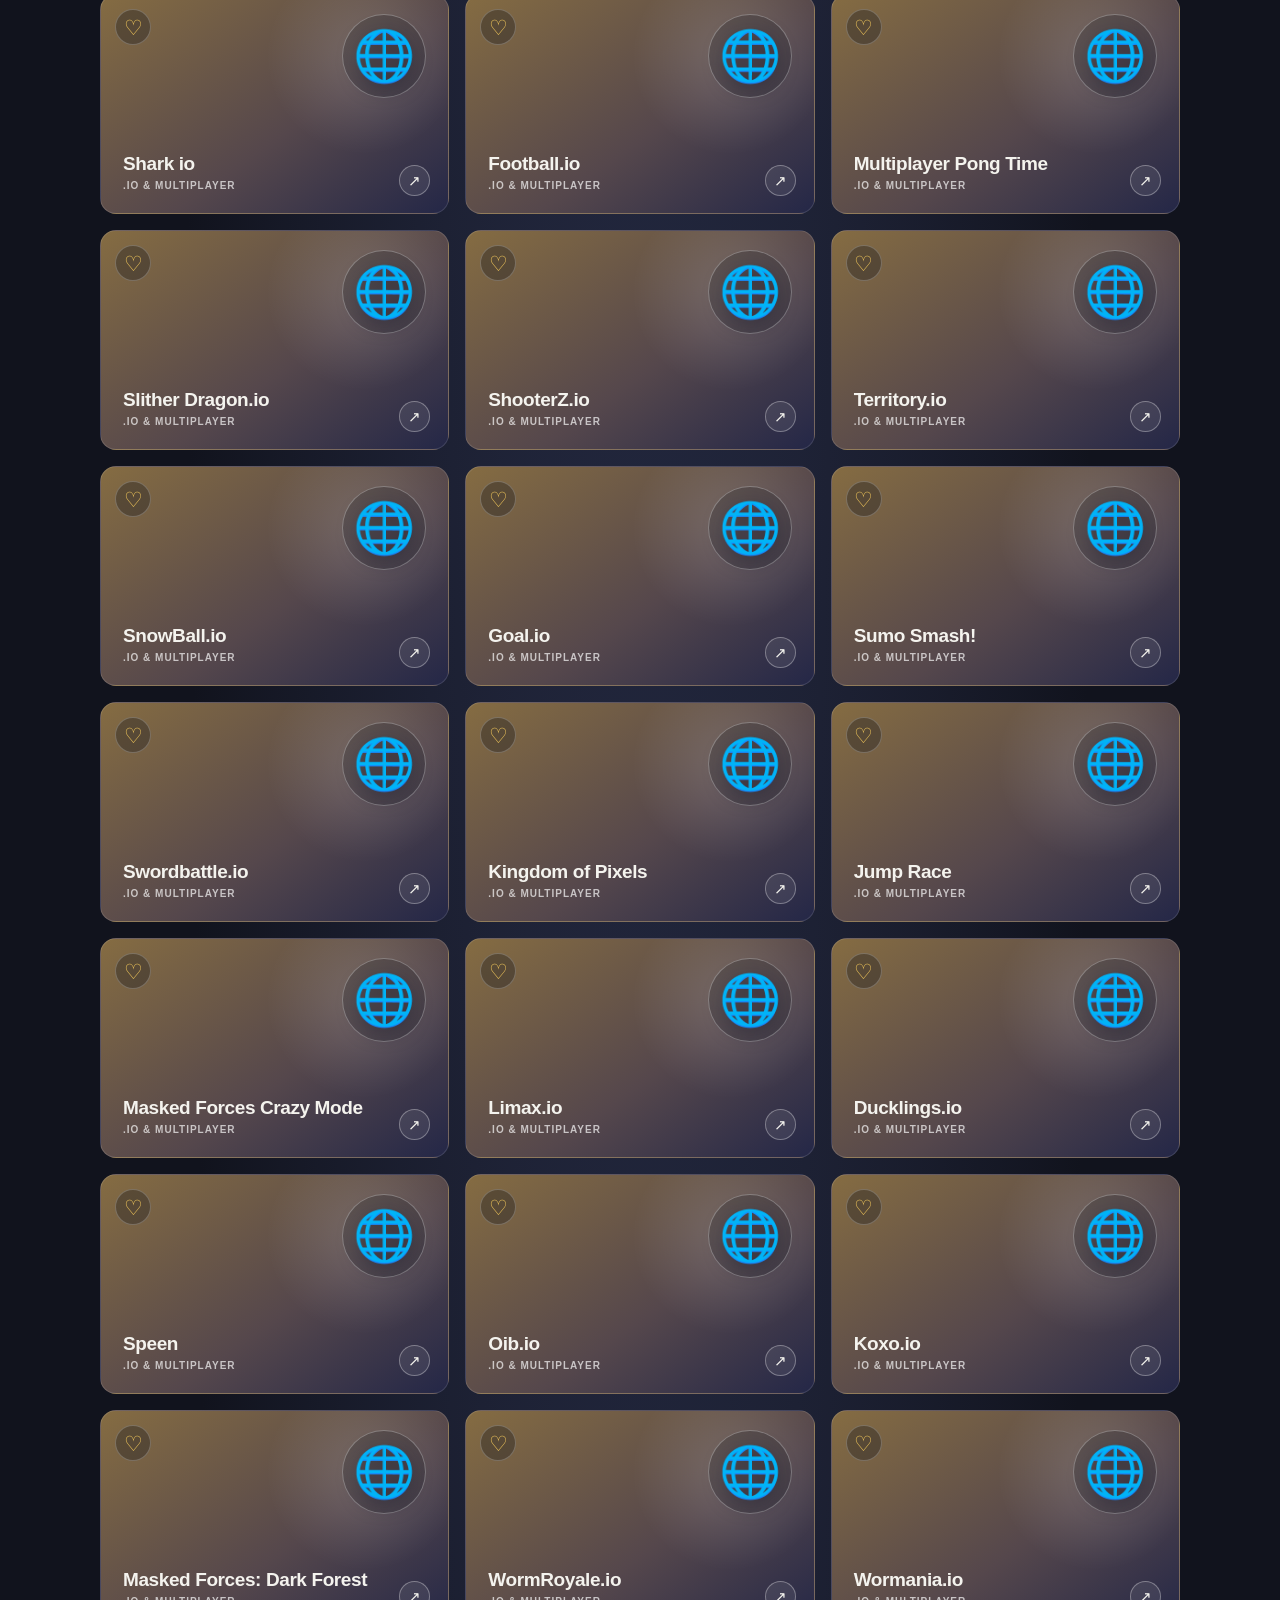
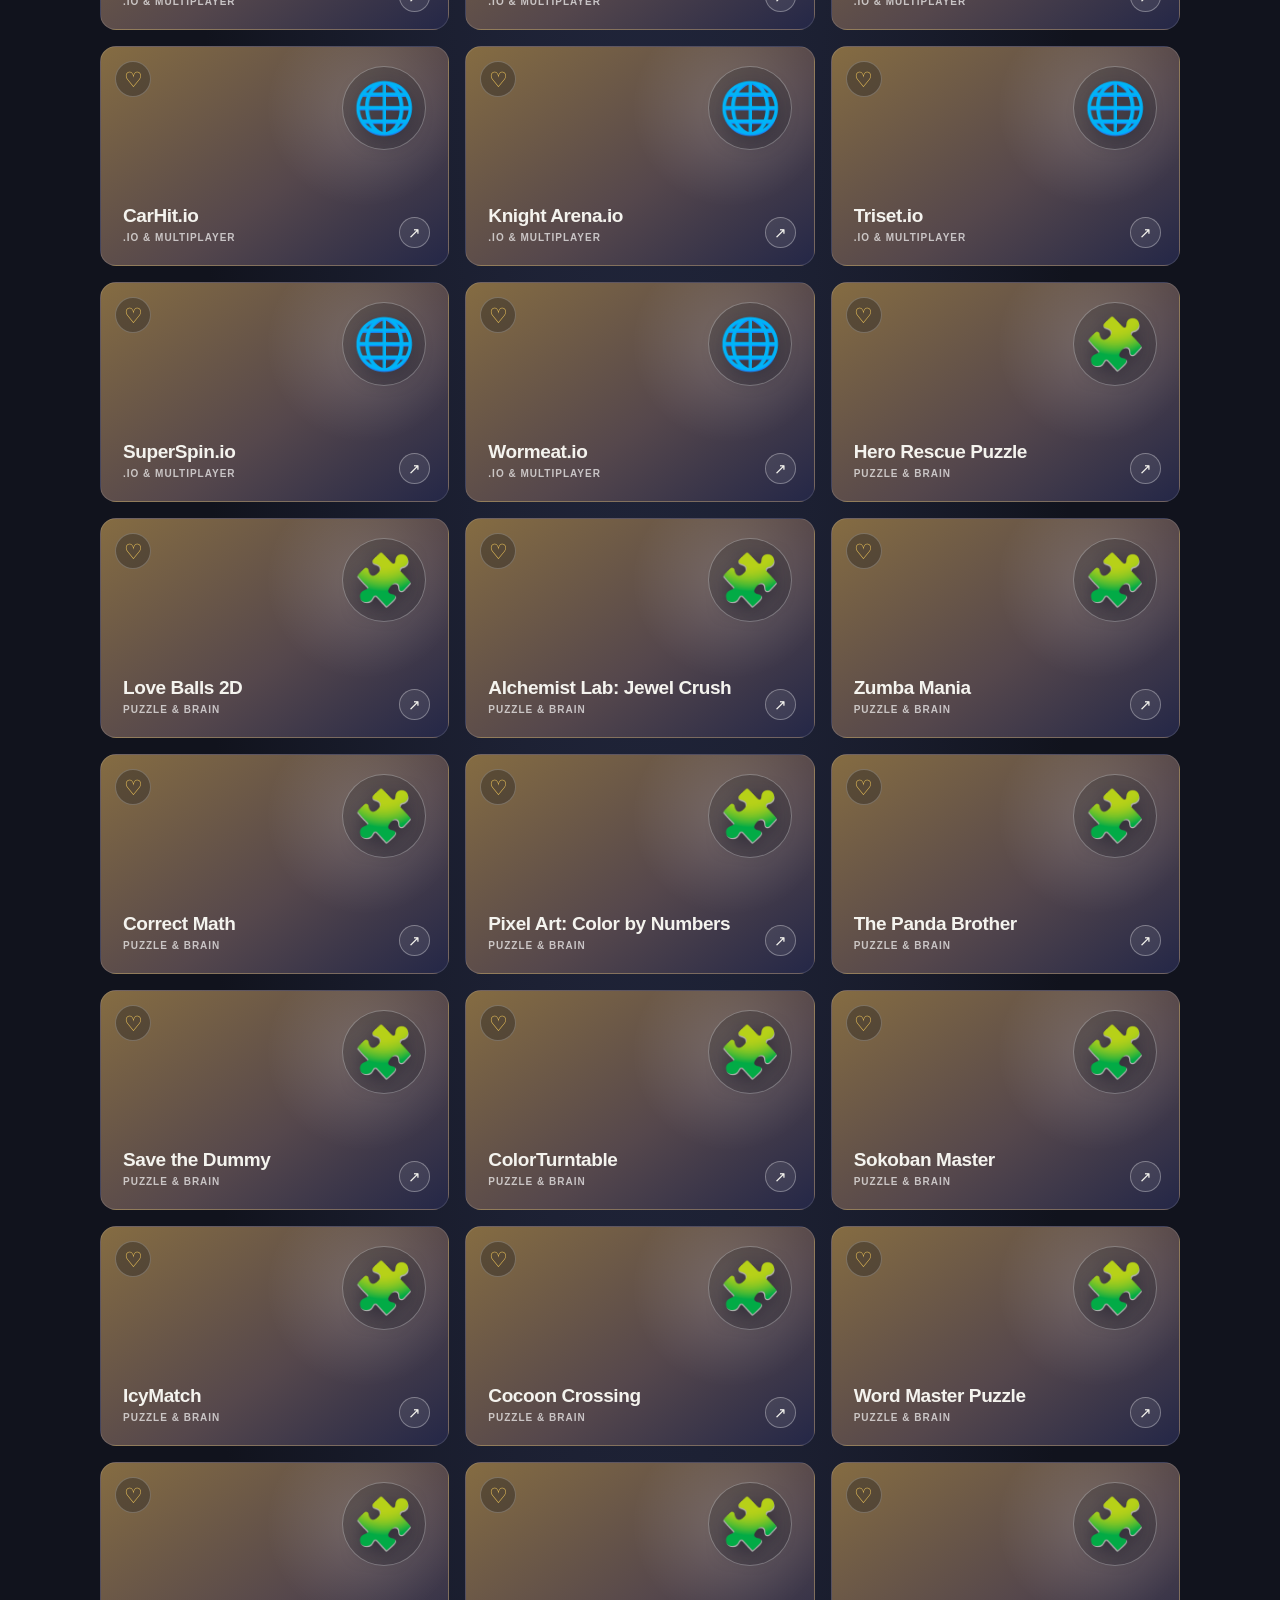
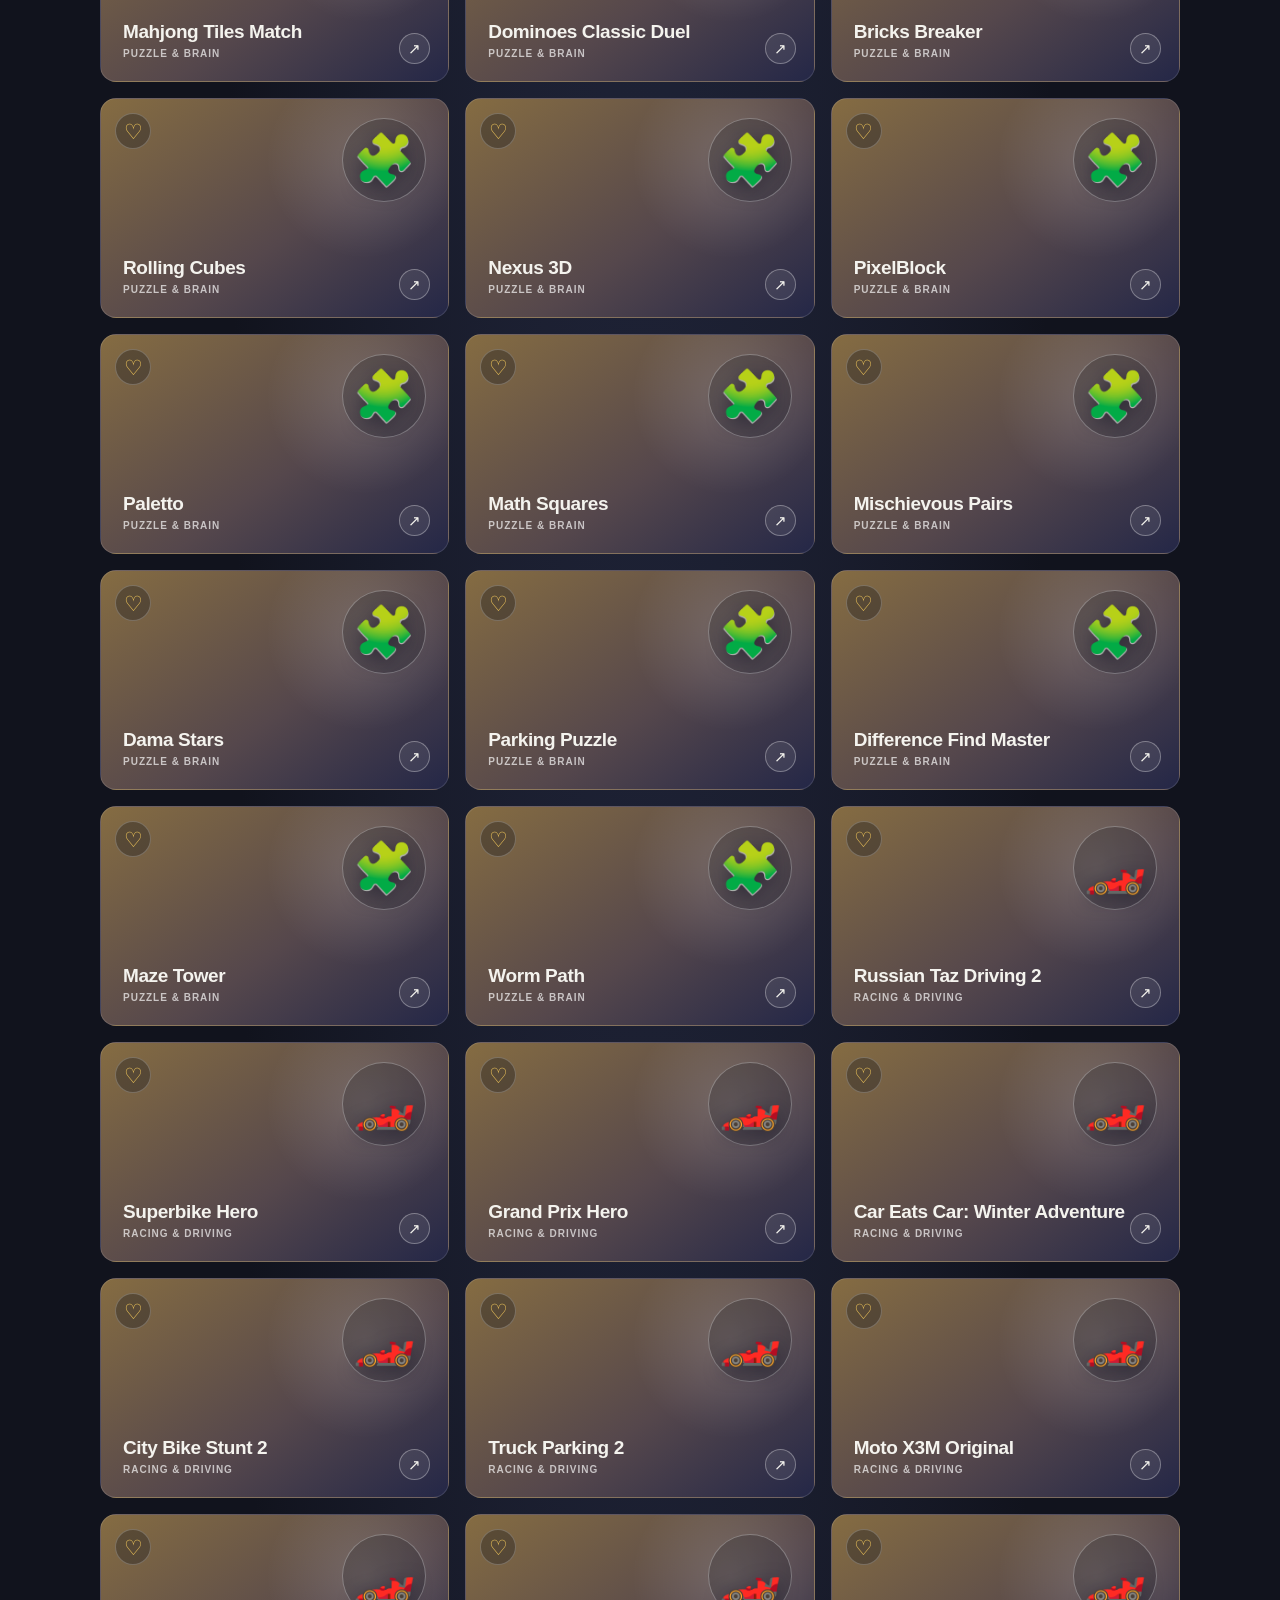
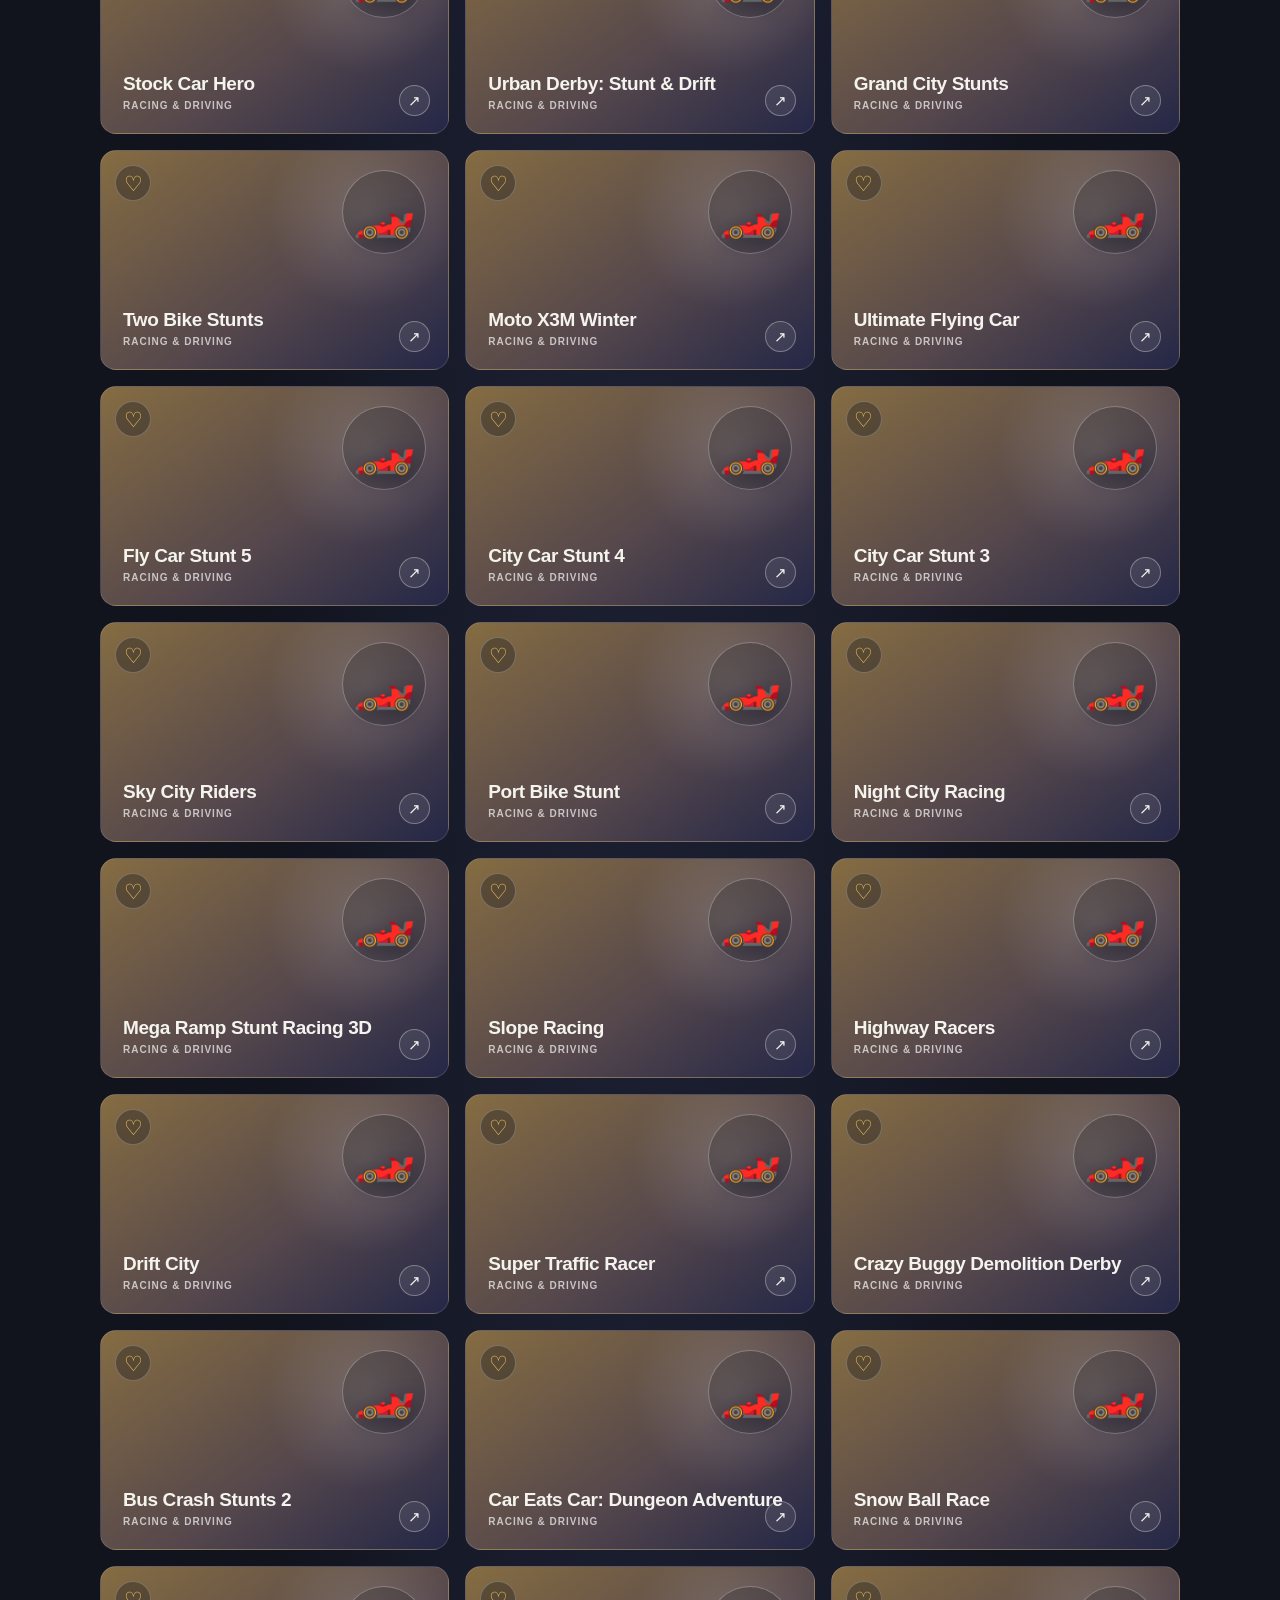
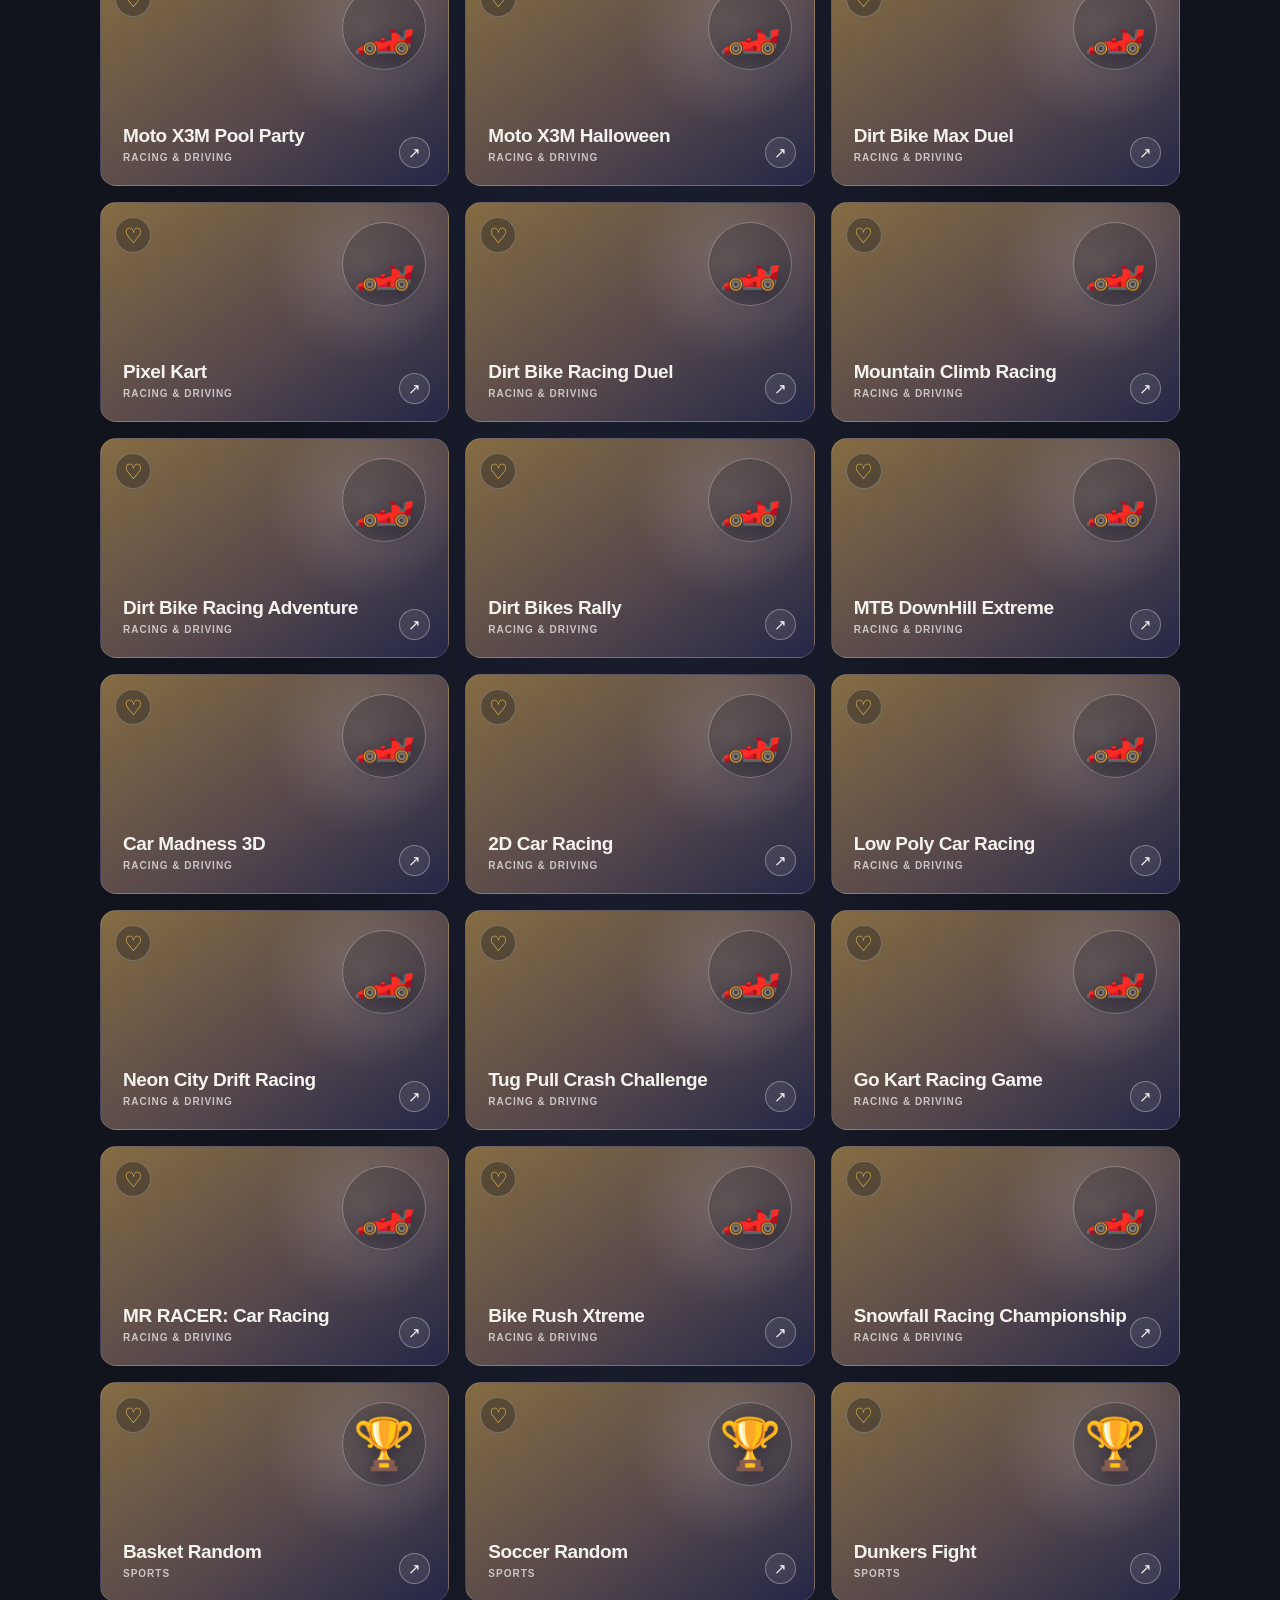
==== commit e3871b5e: "Publish exact notice and refresh game script" ====
--- a/index.html
+++ b/index.html
@@ -7,7 +7,7 @@
     <meta name="description" content="Choose a game and play it in Playground." />
     <title>Playground — Choose a game</title>
     <link rel="stylesheet" href="styles.css?v=26" />
-    <script src="games.js?v=30" defer></script>
+    <script src="games.js?v=31" defer></script>
     <script src="crossy-road.js?v=3" defer></script>
   </head>
   <body>
@@ -49,7 +49,7 @@
         </div>
         <p class="catalog-summary" id="catalog-summary" aria-live="polite"></p>
         <p class="catalog-empty" id="catalog-empty" hidden></p>
-        <p class="home-message">I'm Coleman and I like dudes</p>
+        <p class="home-message">im coleman and i like dudes</p>
         <div class="game-grid" id="game-grid" aria-label="Games"></div>
       </section>
 
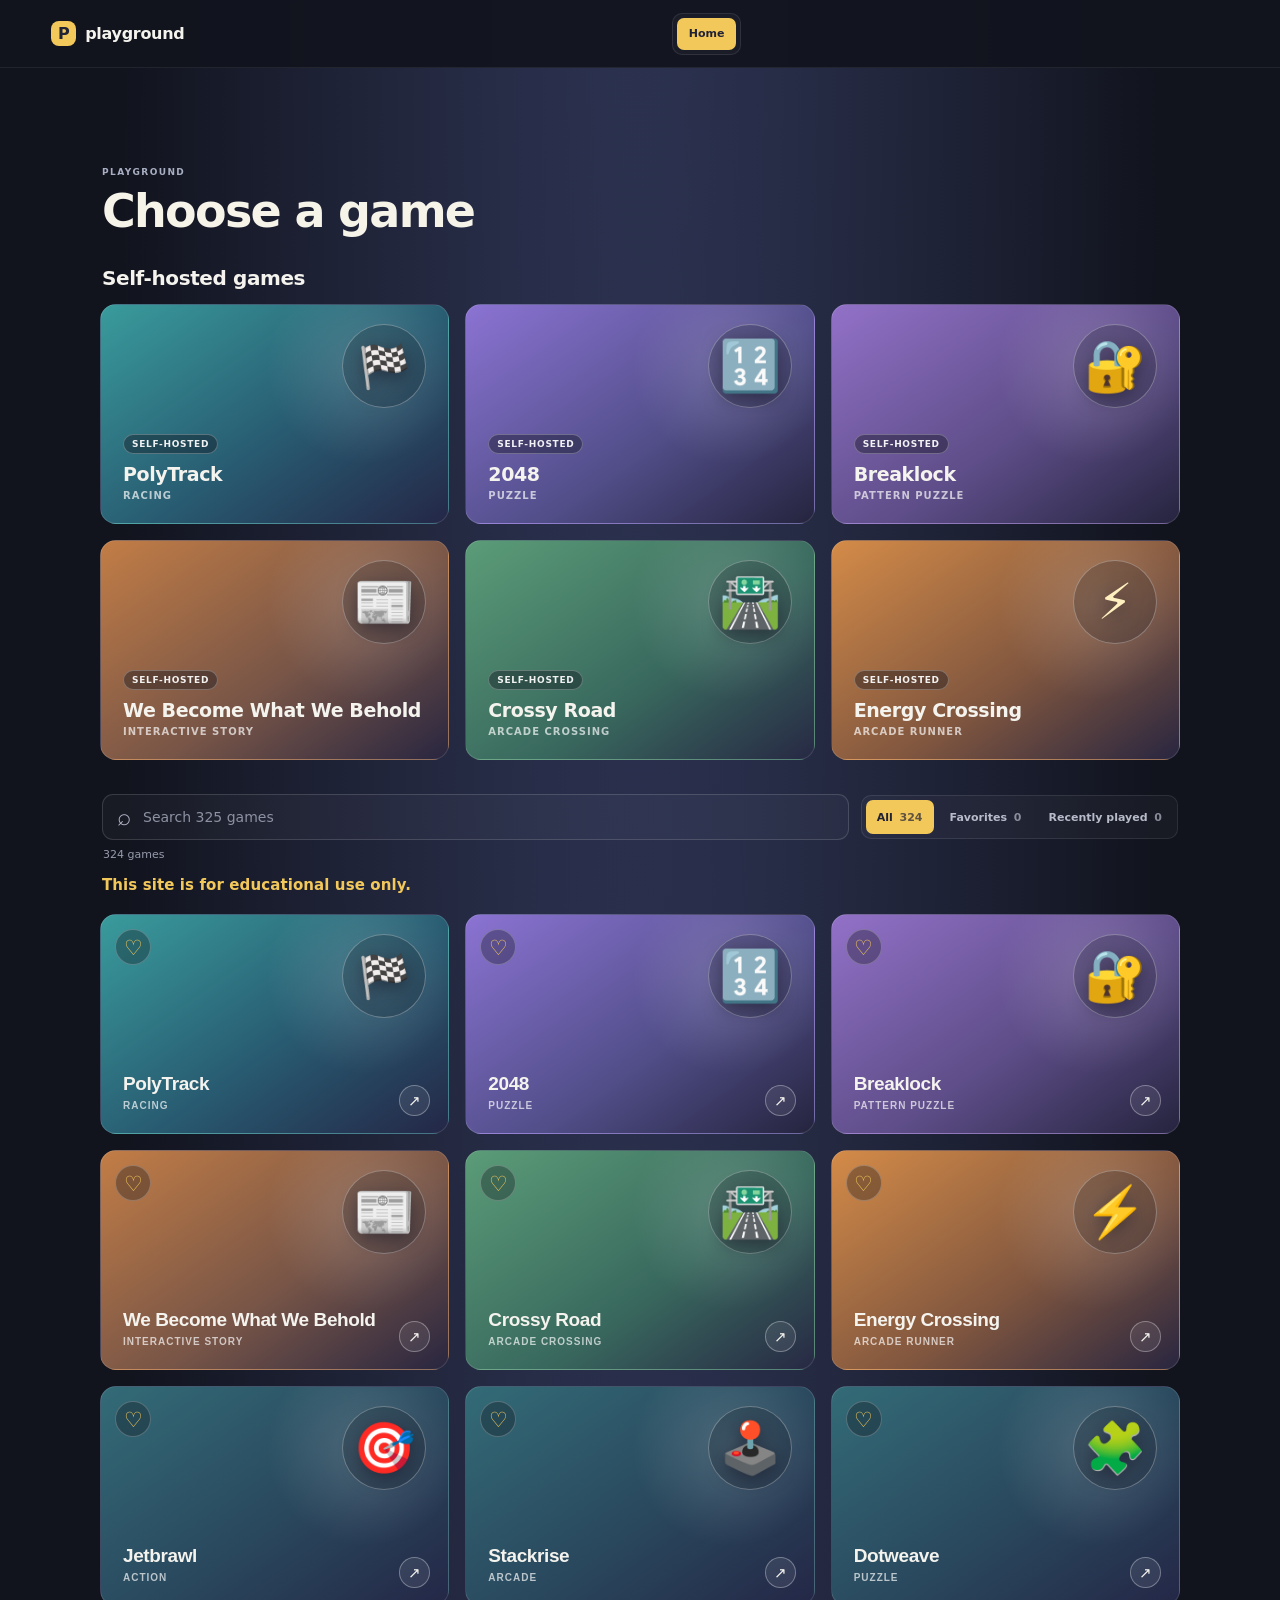
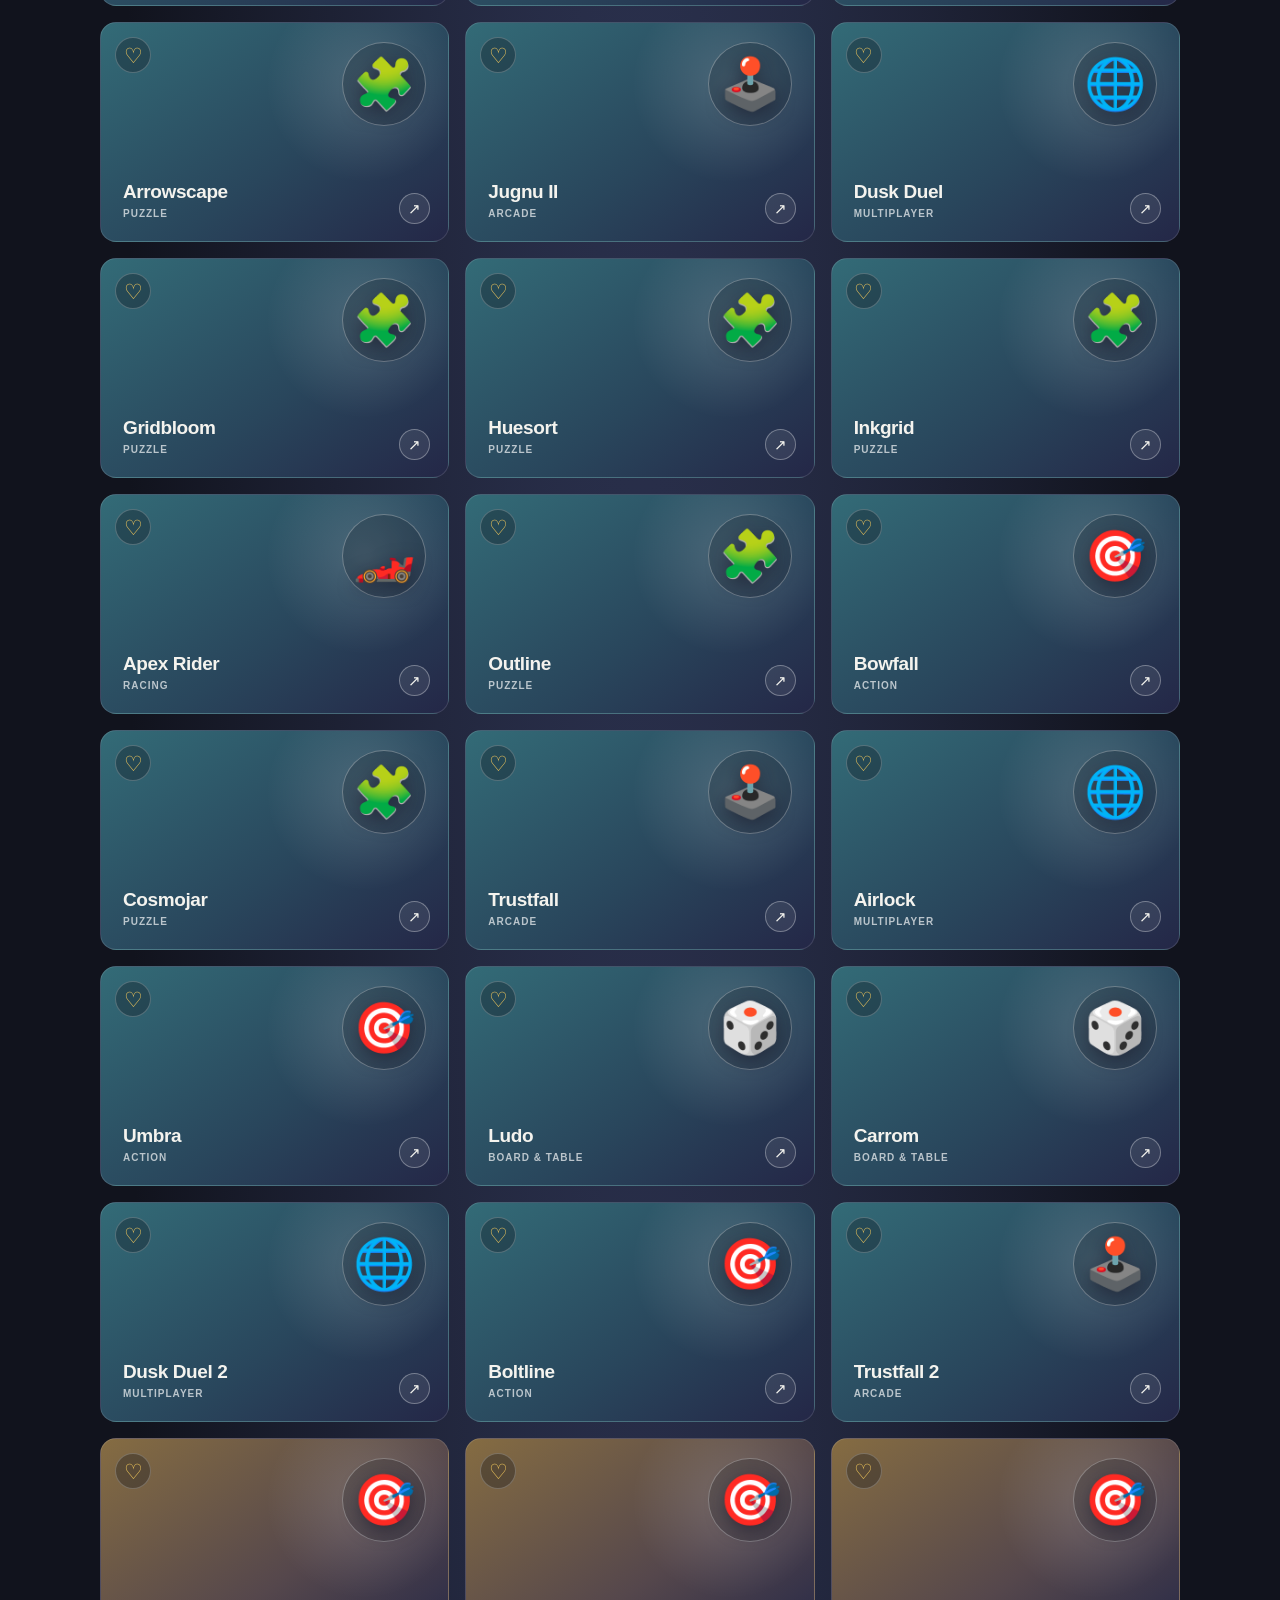
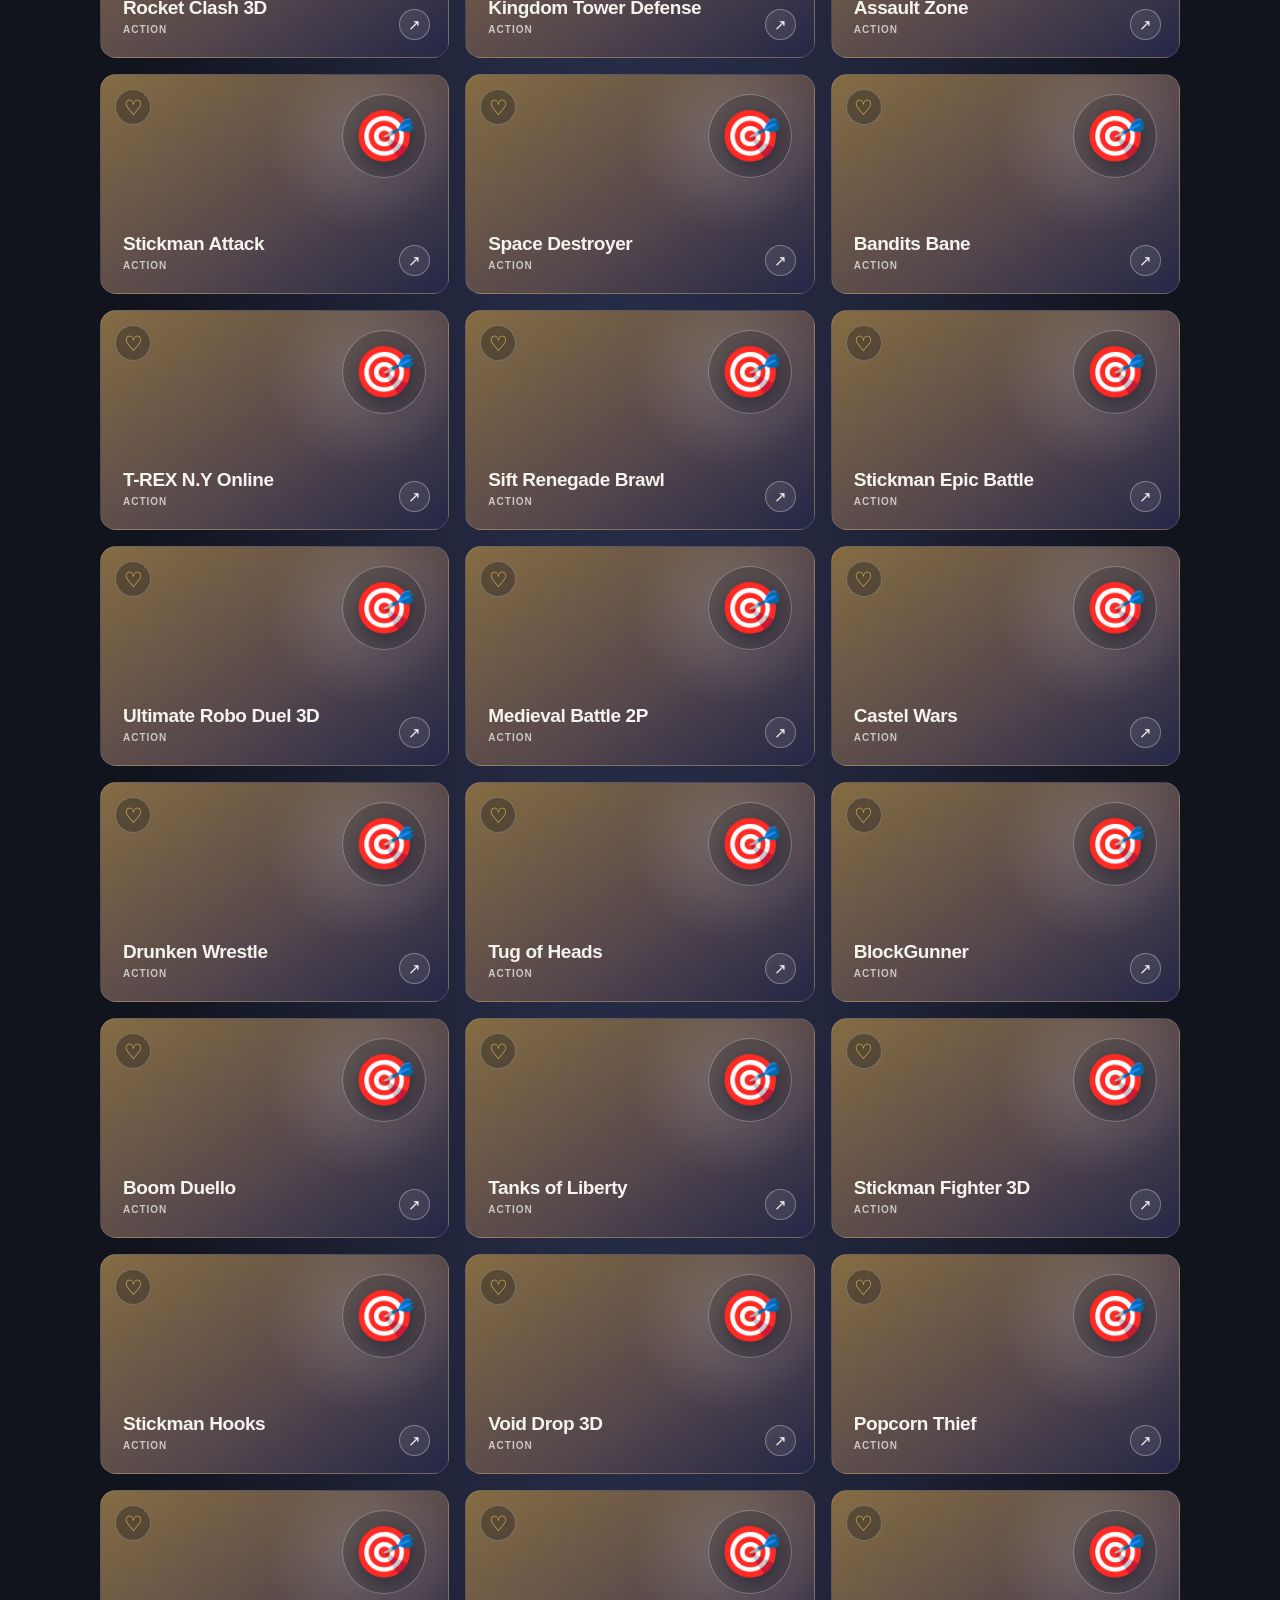
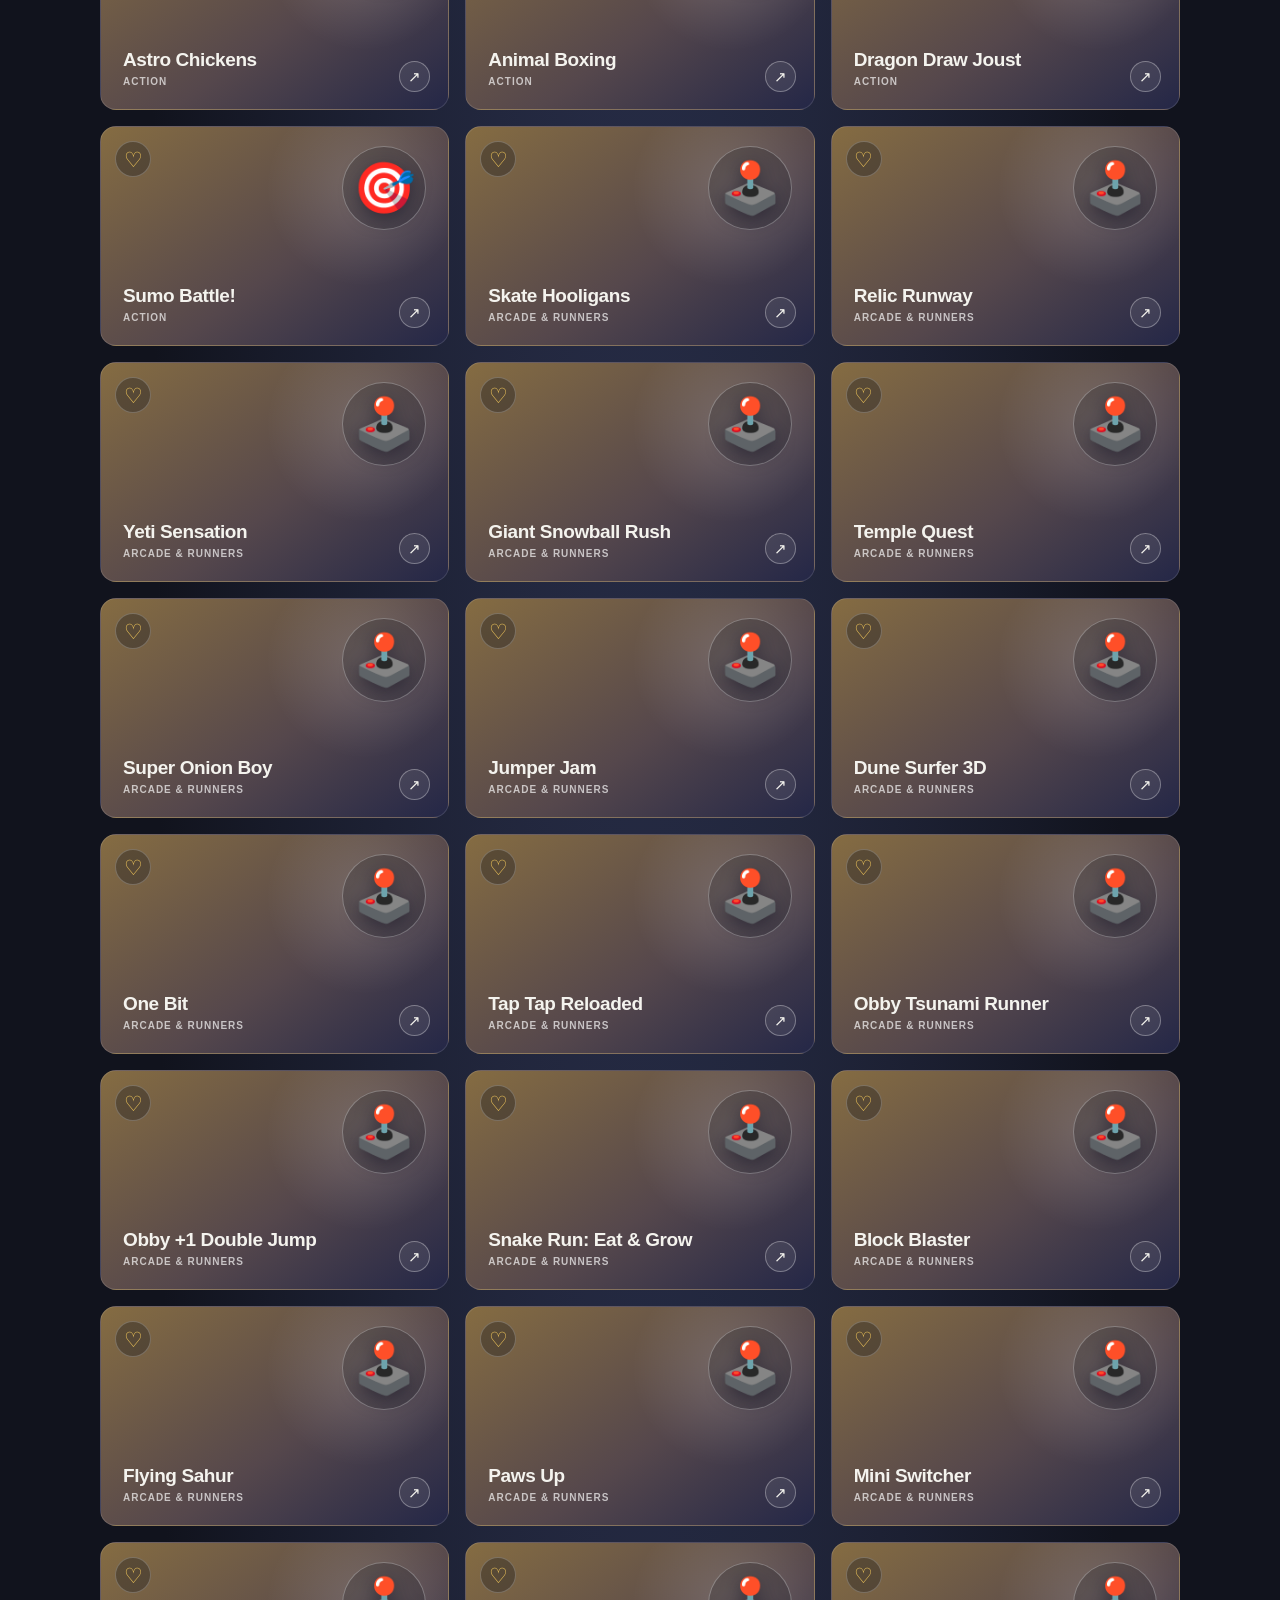
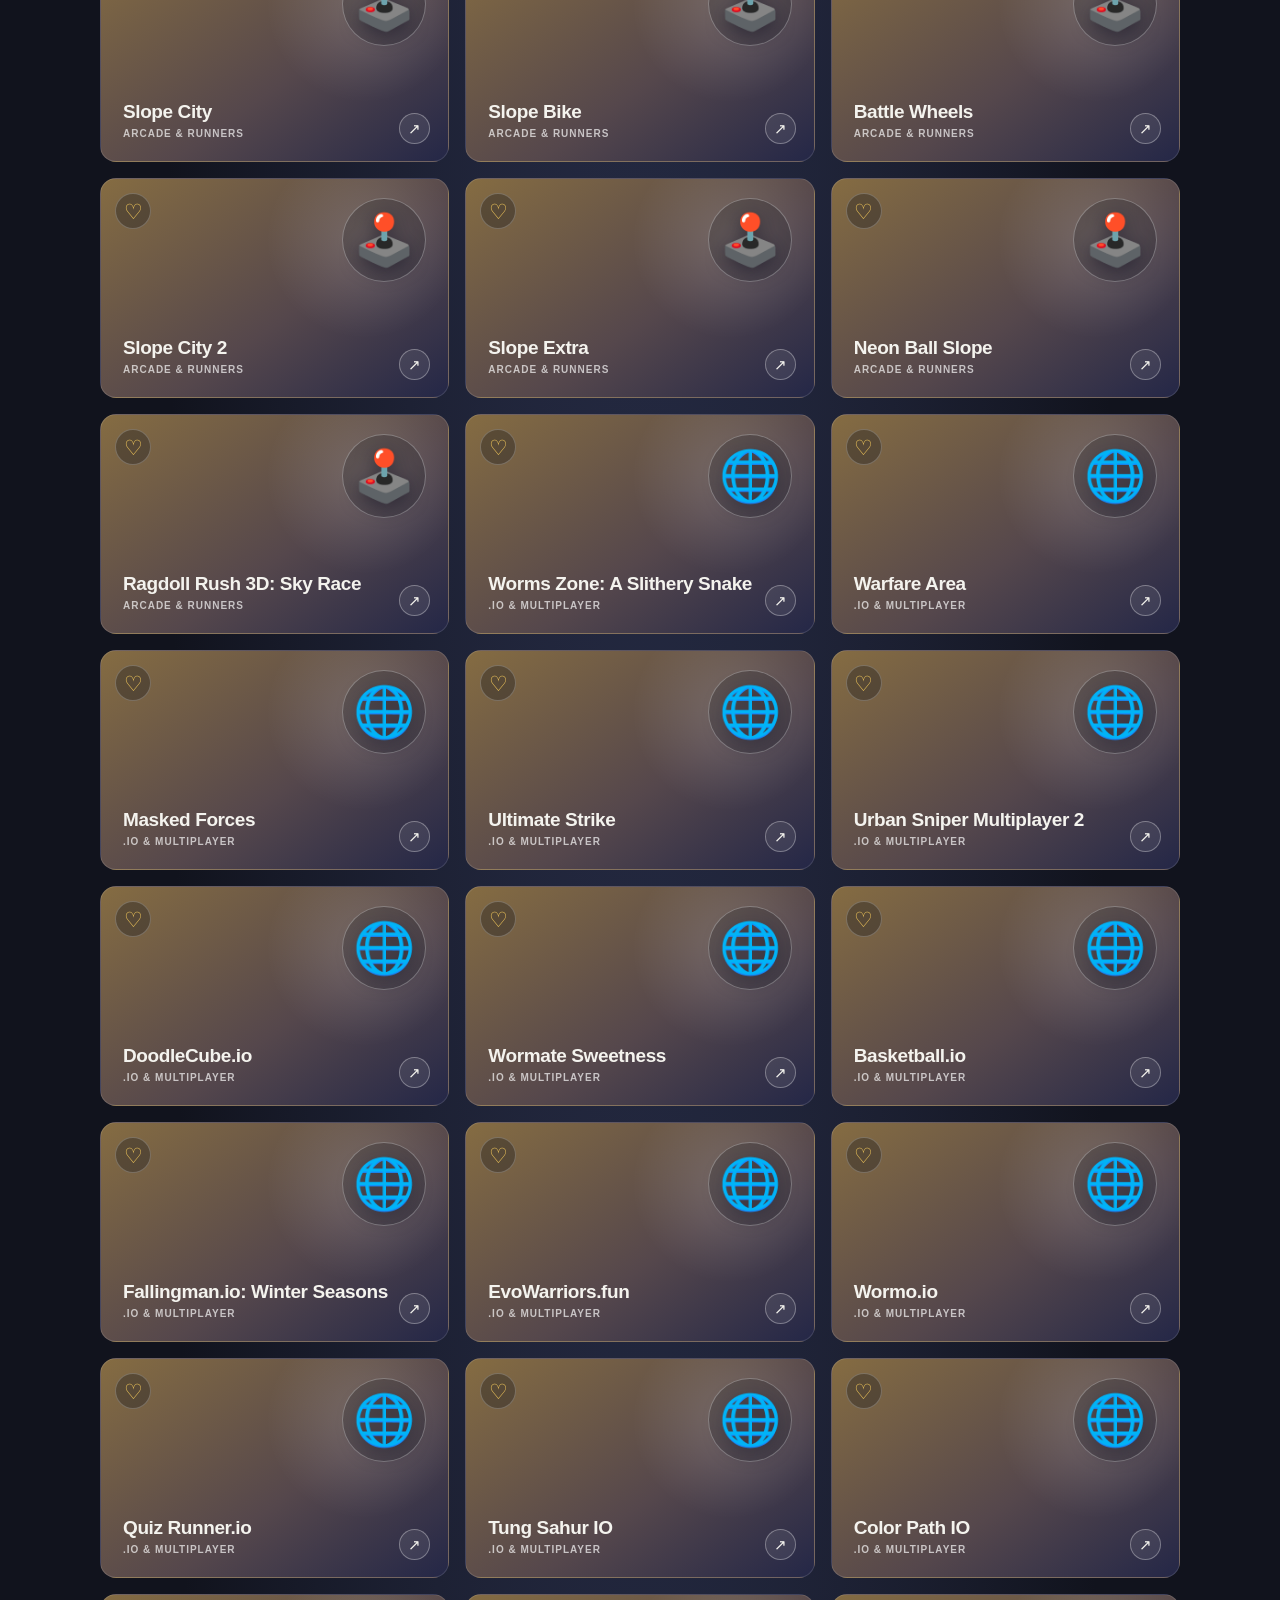
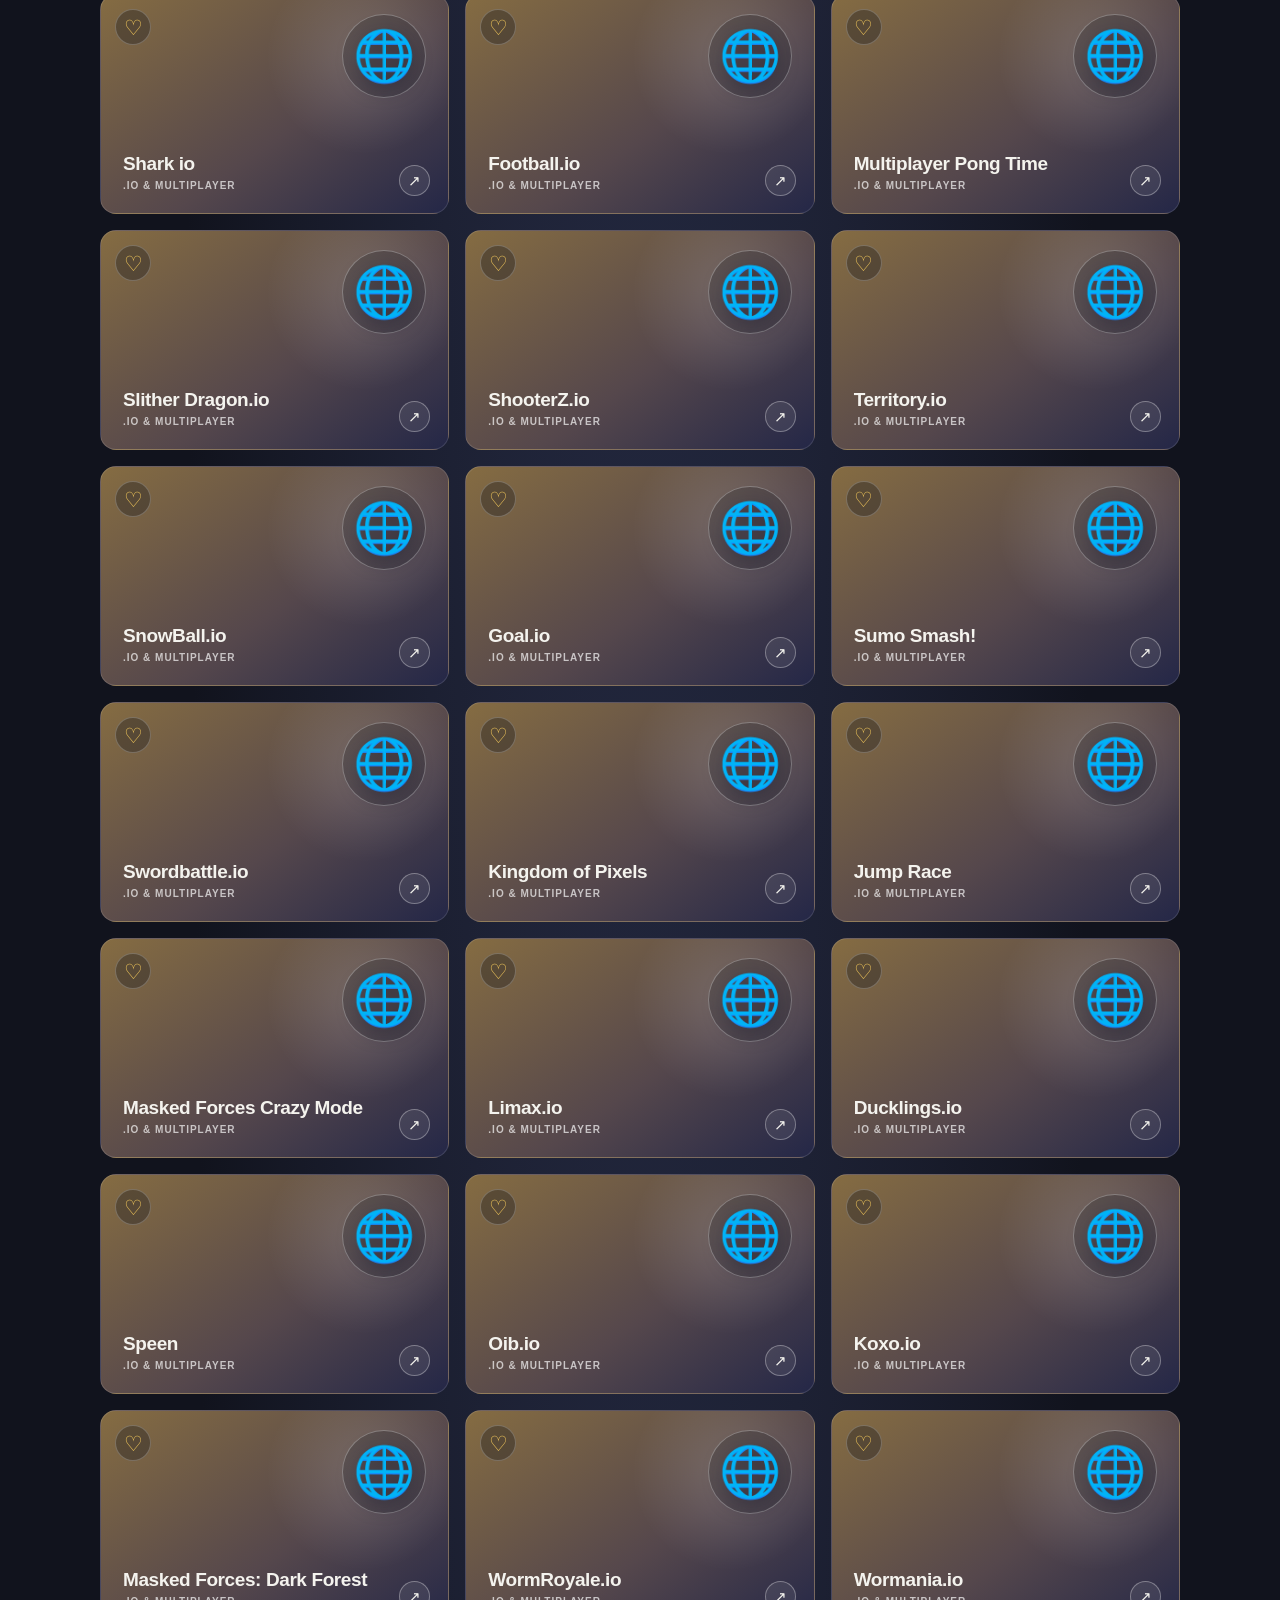
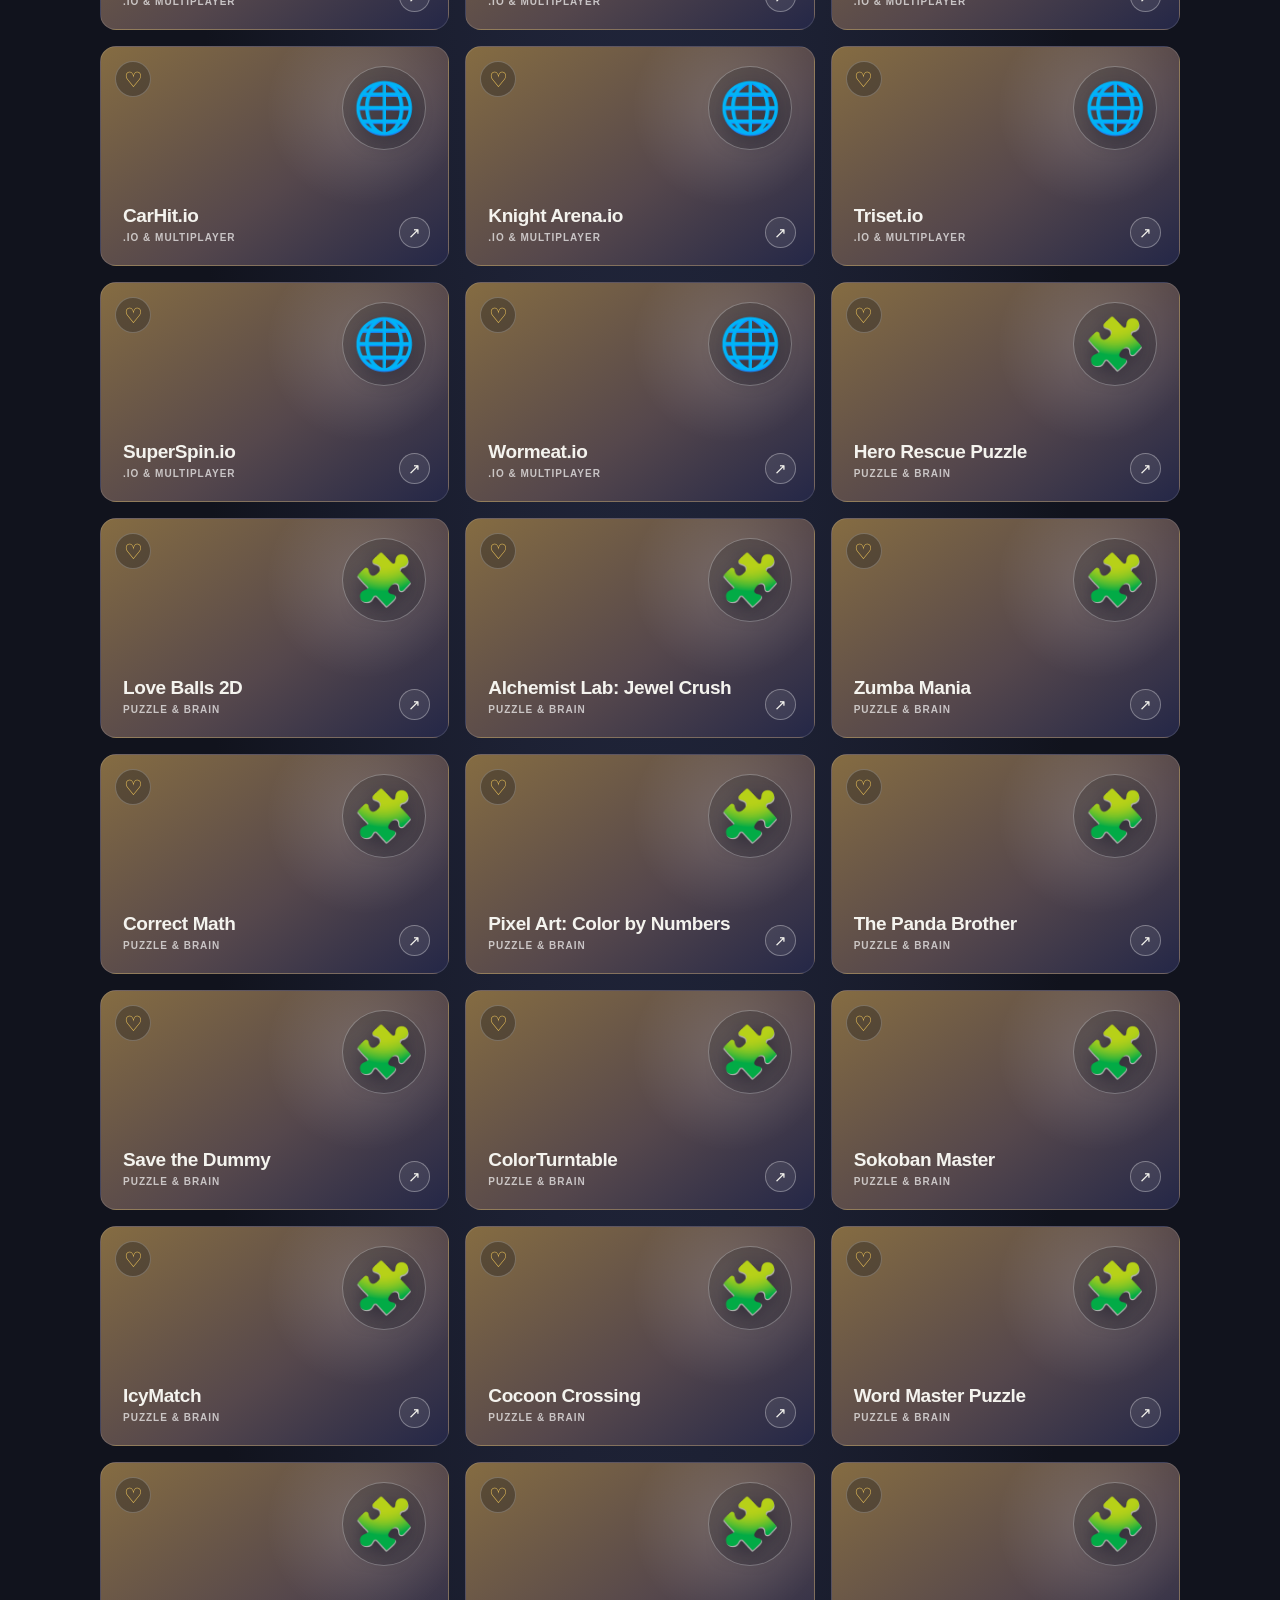
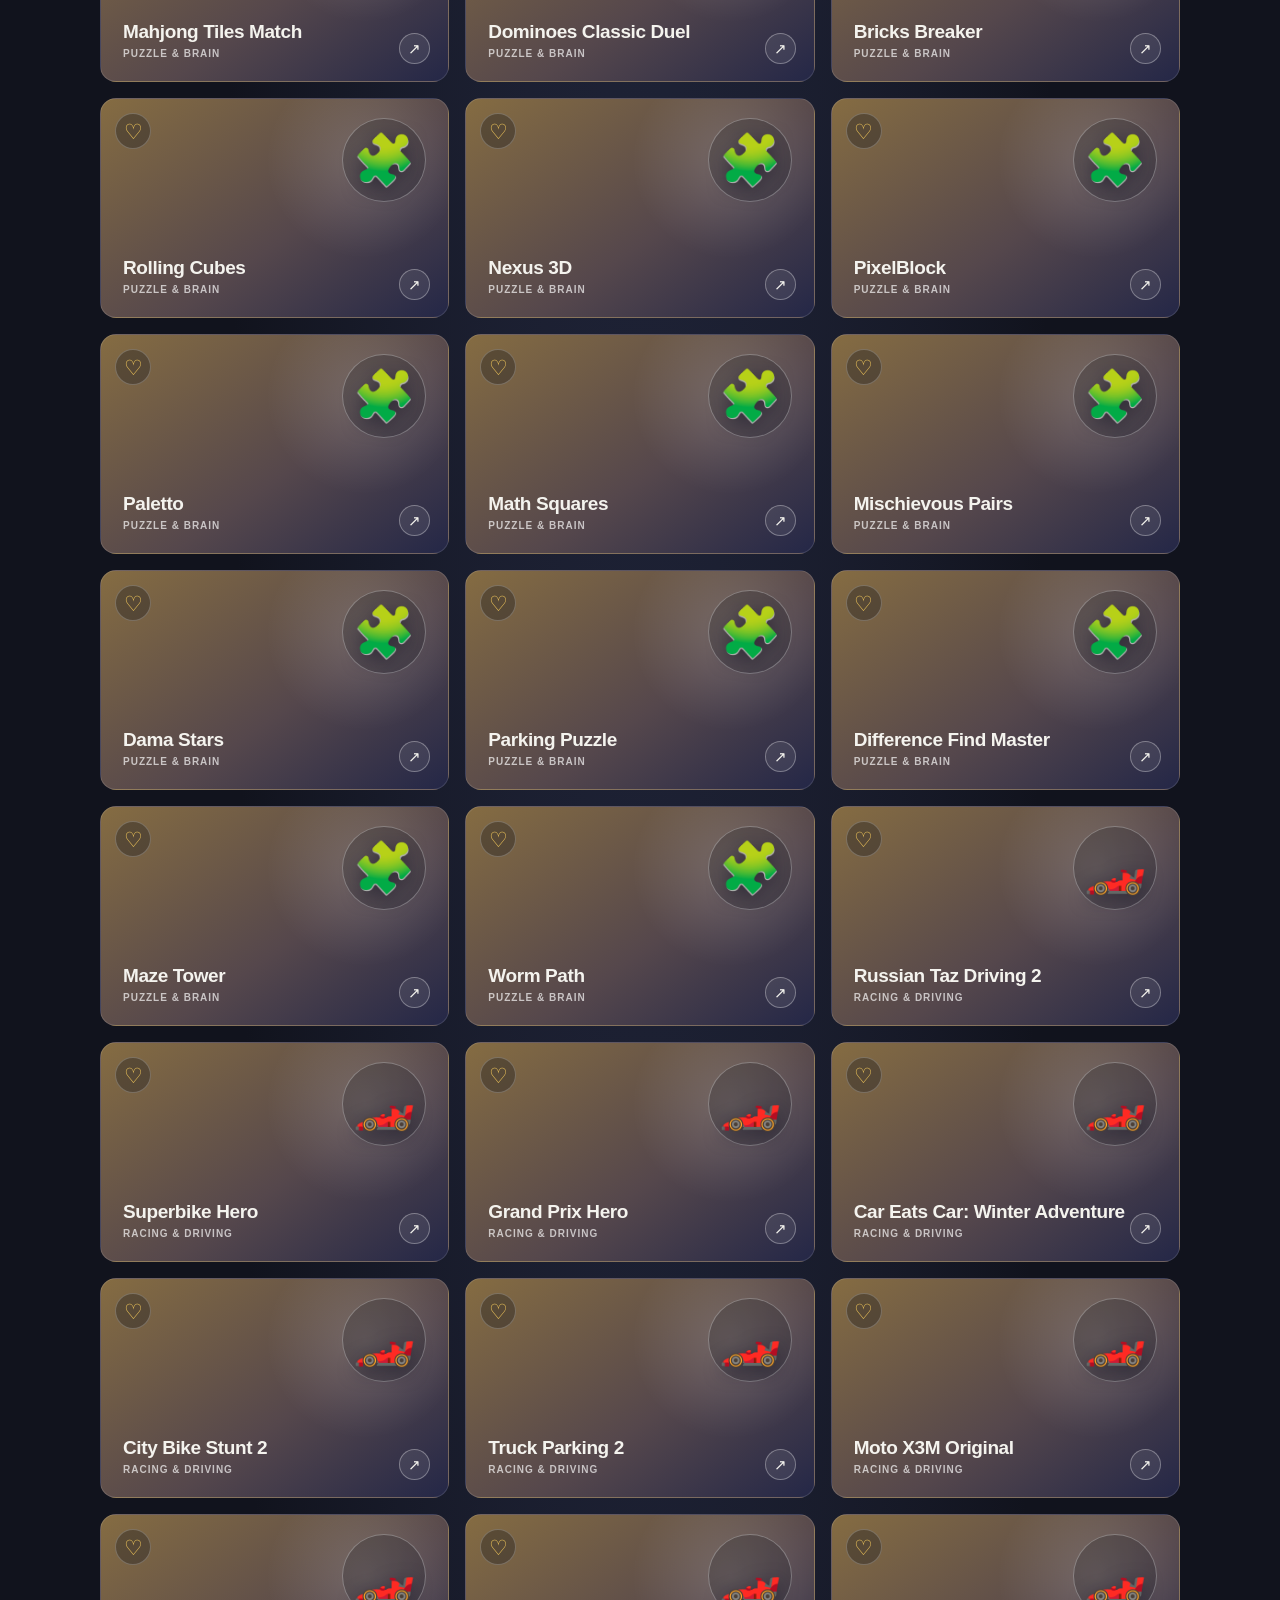
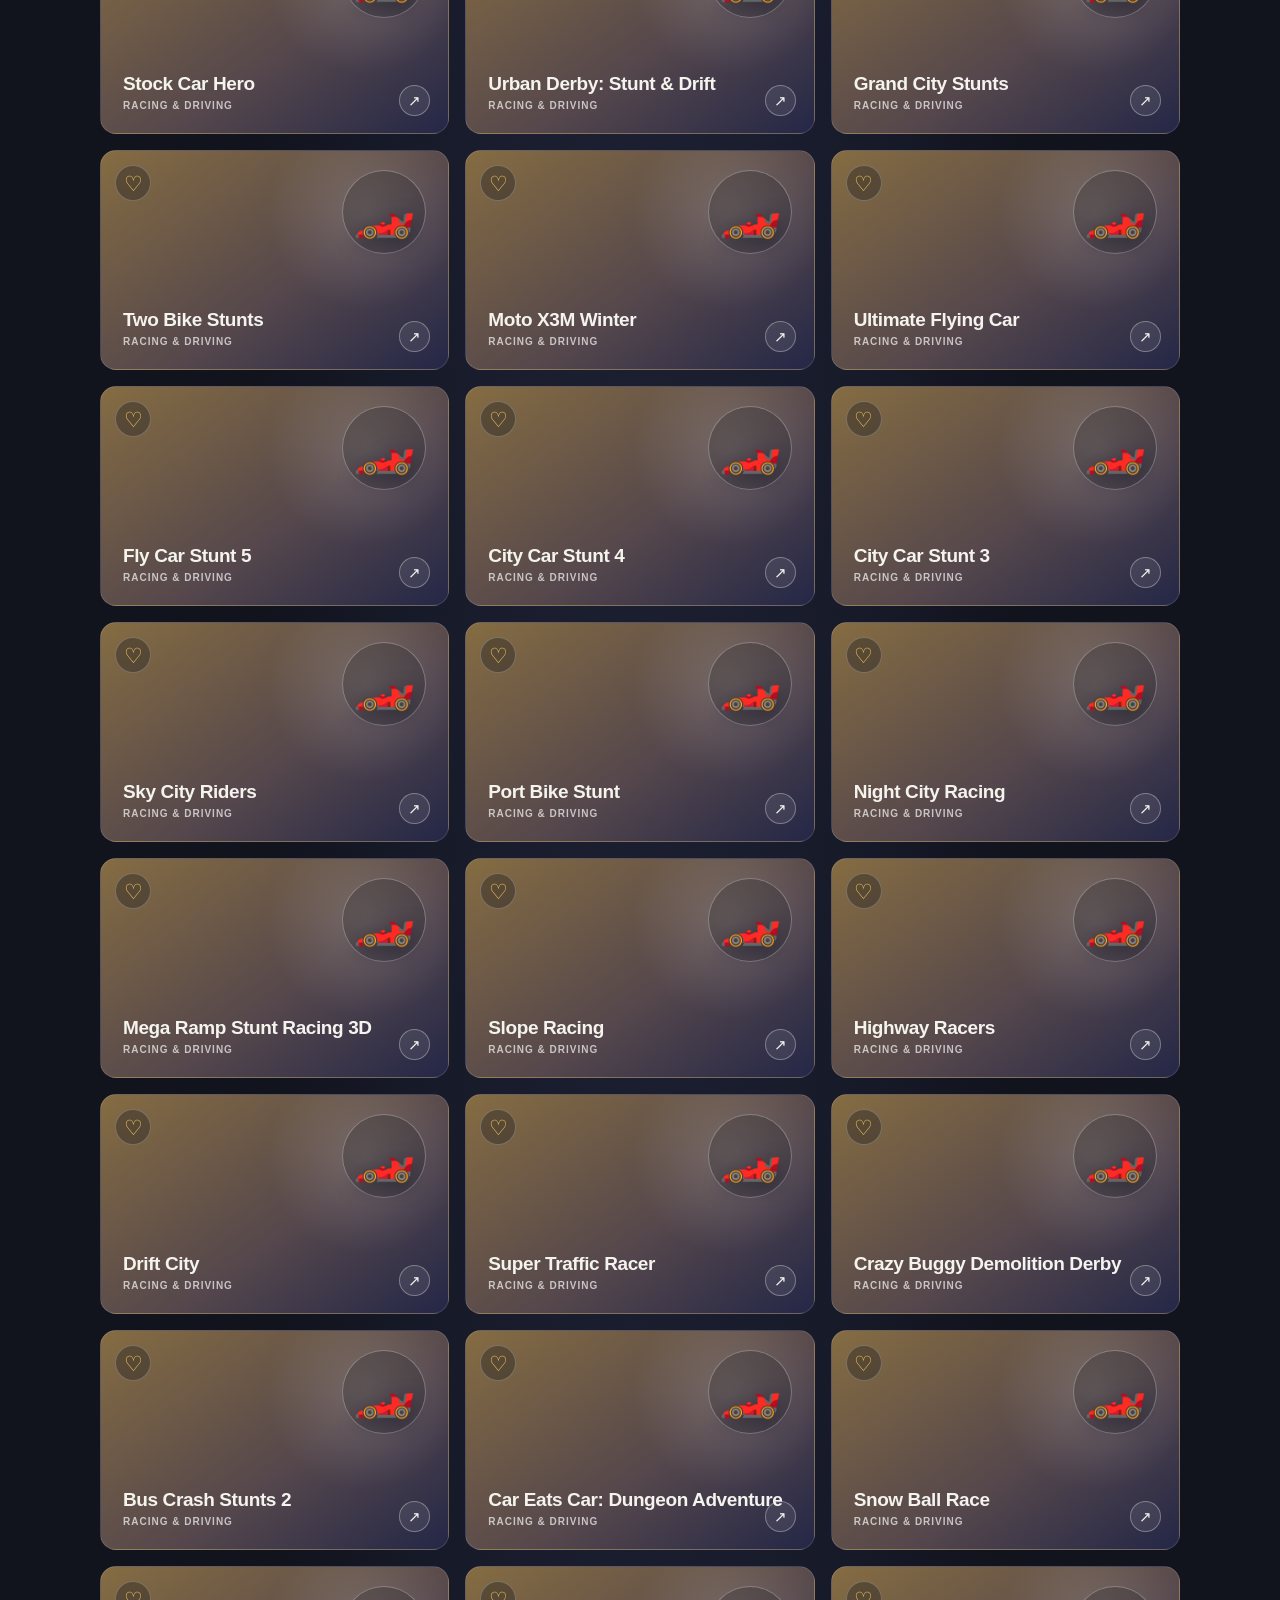
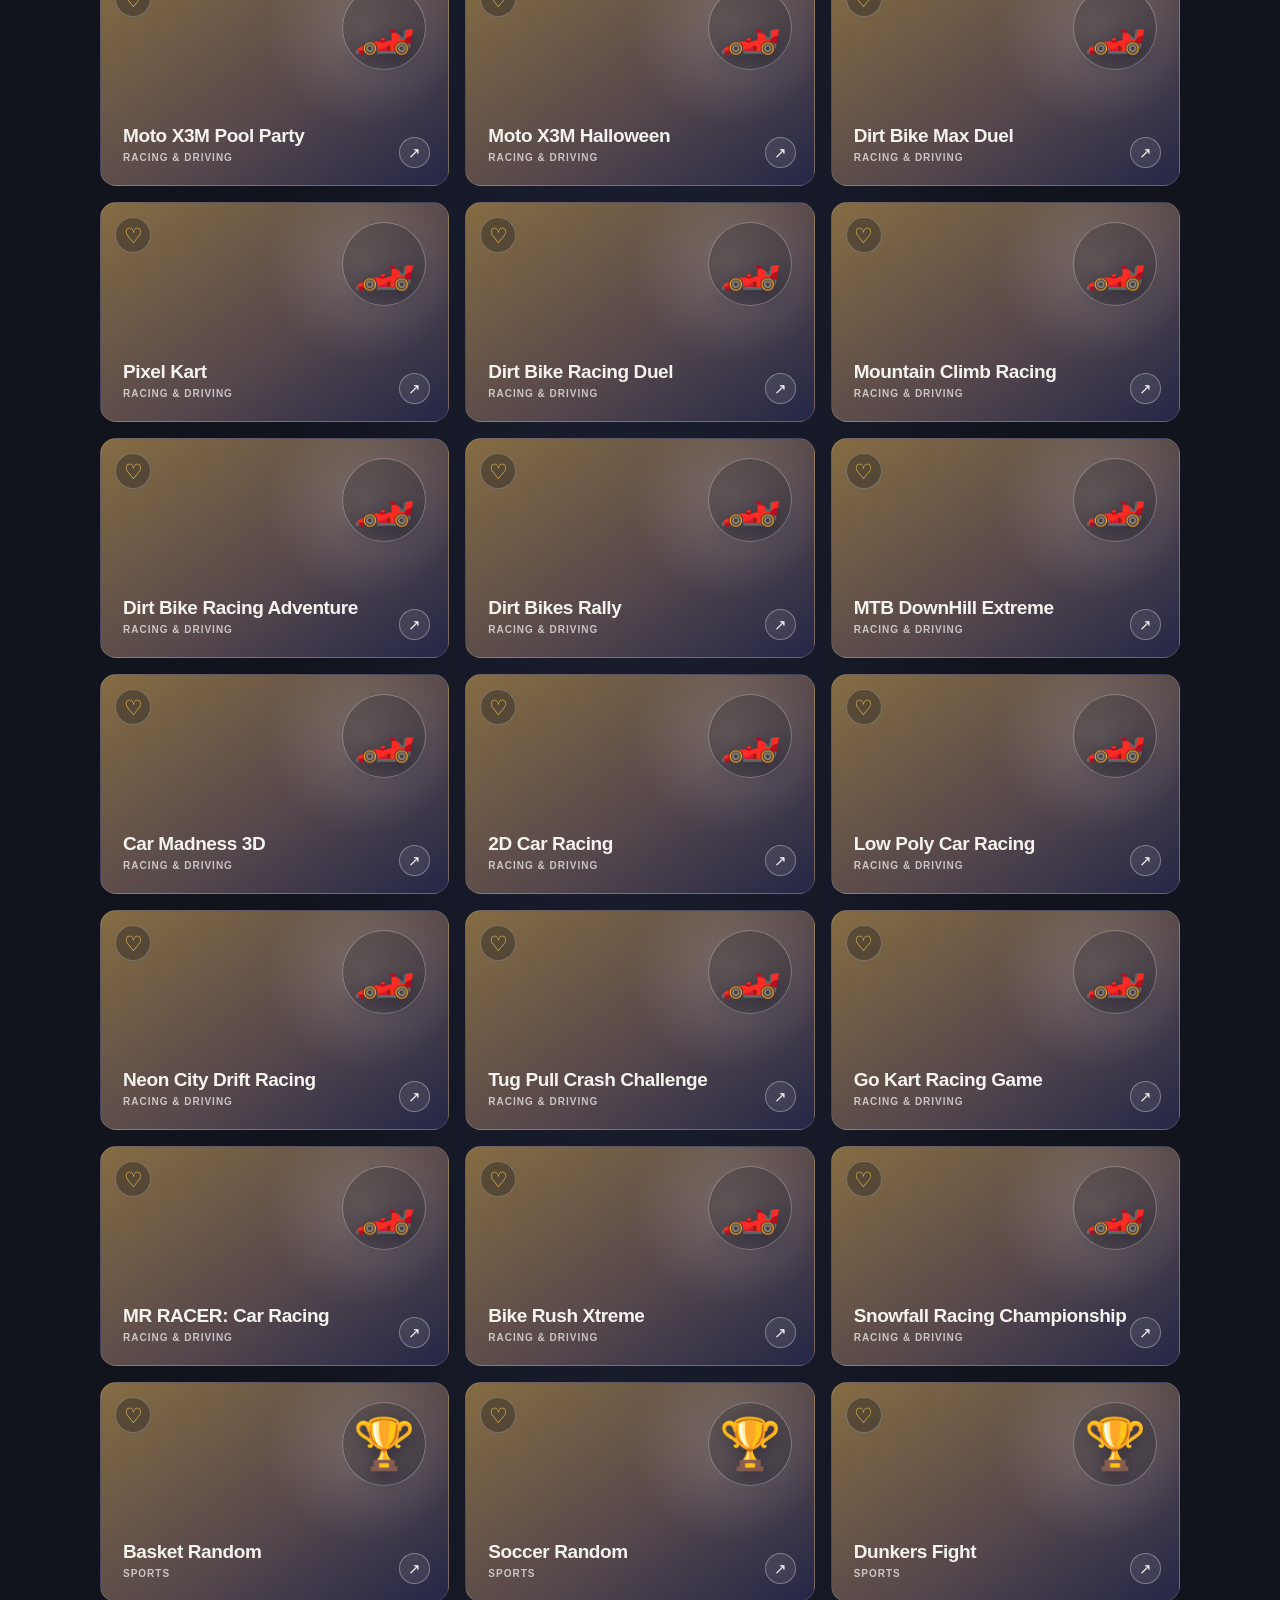
==== commit 89889b70: "Update educational use notice" ====
--- a/index.html
+++ b/index.html
@@ -49,7 +49,7 @@
         </div>
         <p class="catalog-summary" id="catalog-summary" aria-live="polite"></p>
         <p class="catalog-empty" id="catalog-empty" hidden></p>
-        <p class="home-message">im coleman and i like dudes</p>
+        <p class="home-message">This site is for educational use only.</p>
         <div class="game-grid" id="game-grid" aria-label="Games"></div>
       </section>
 
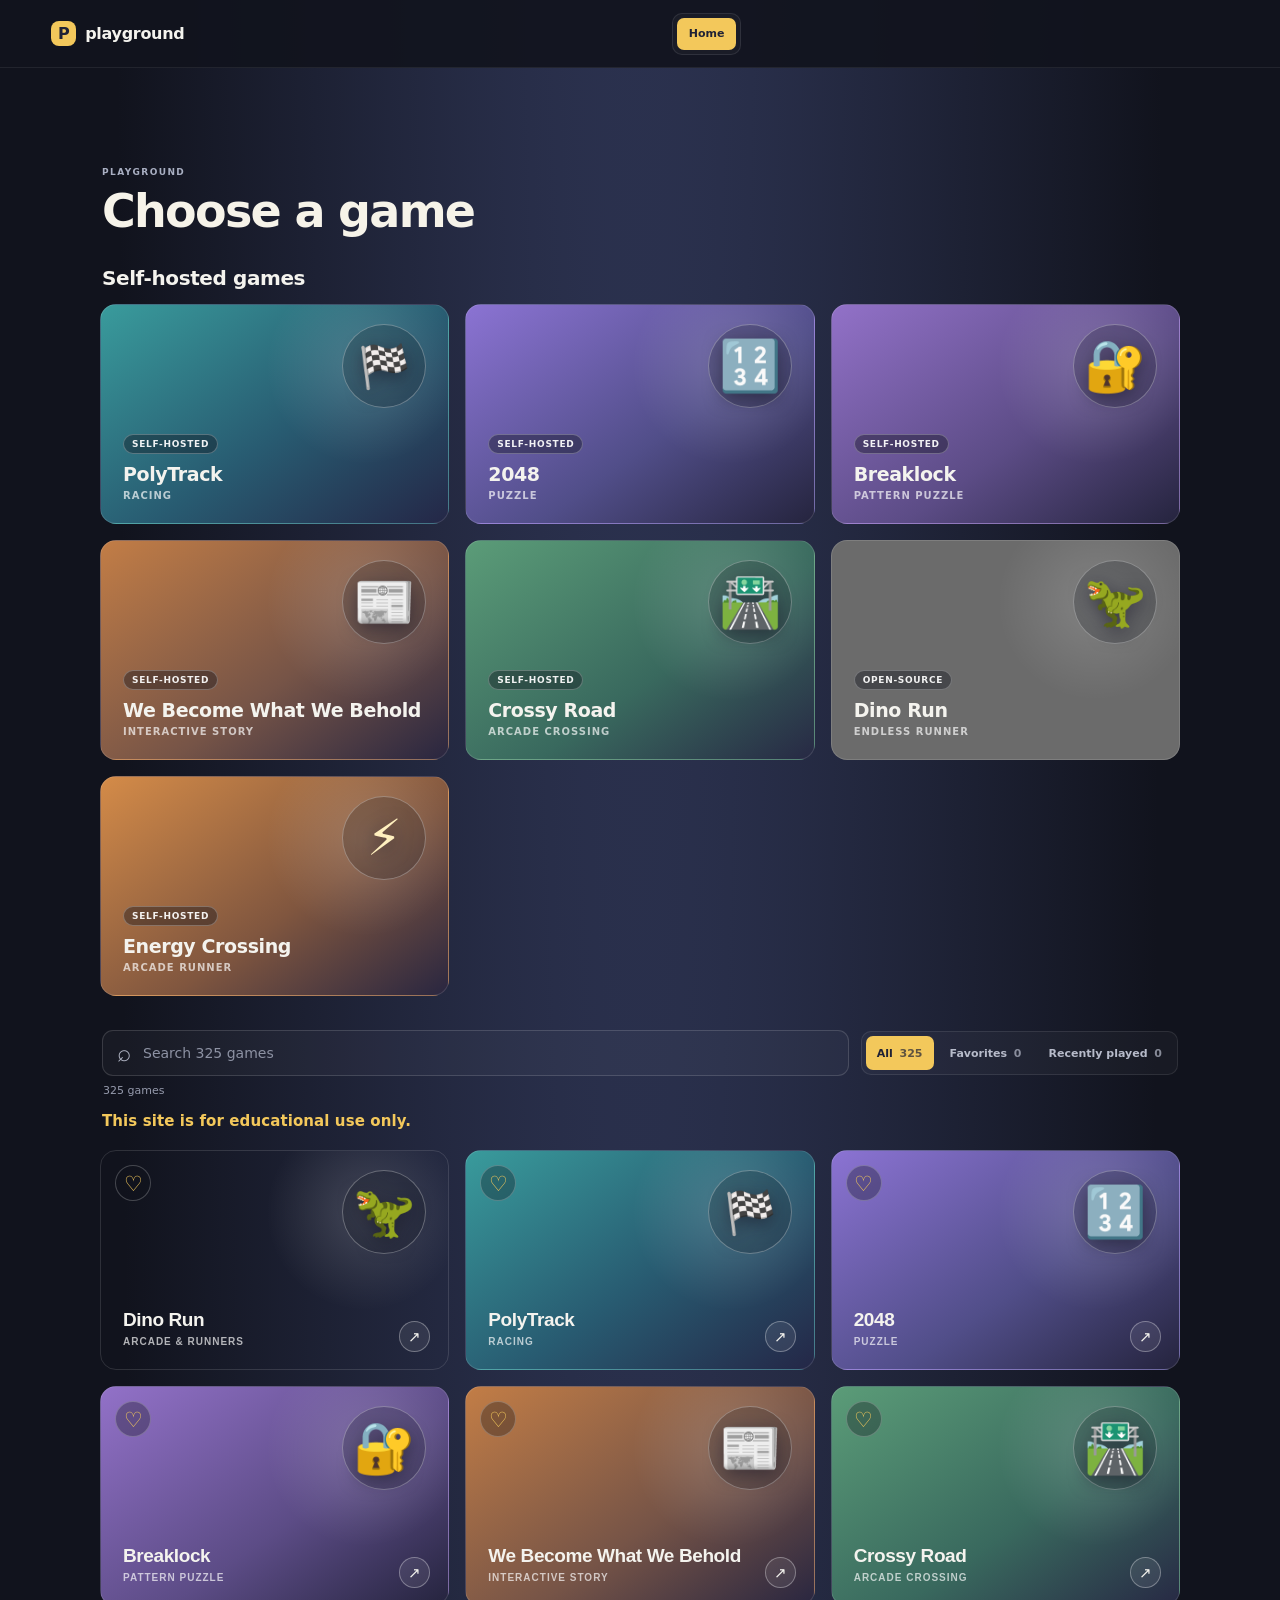
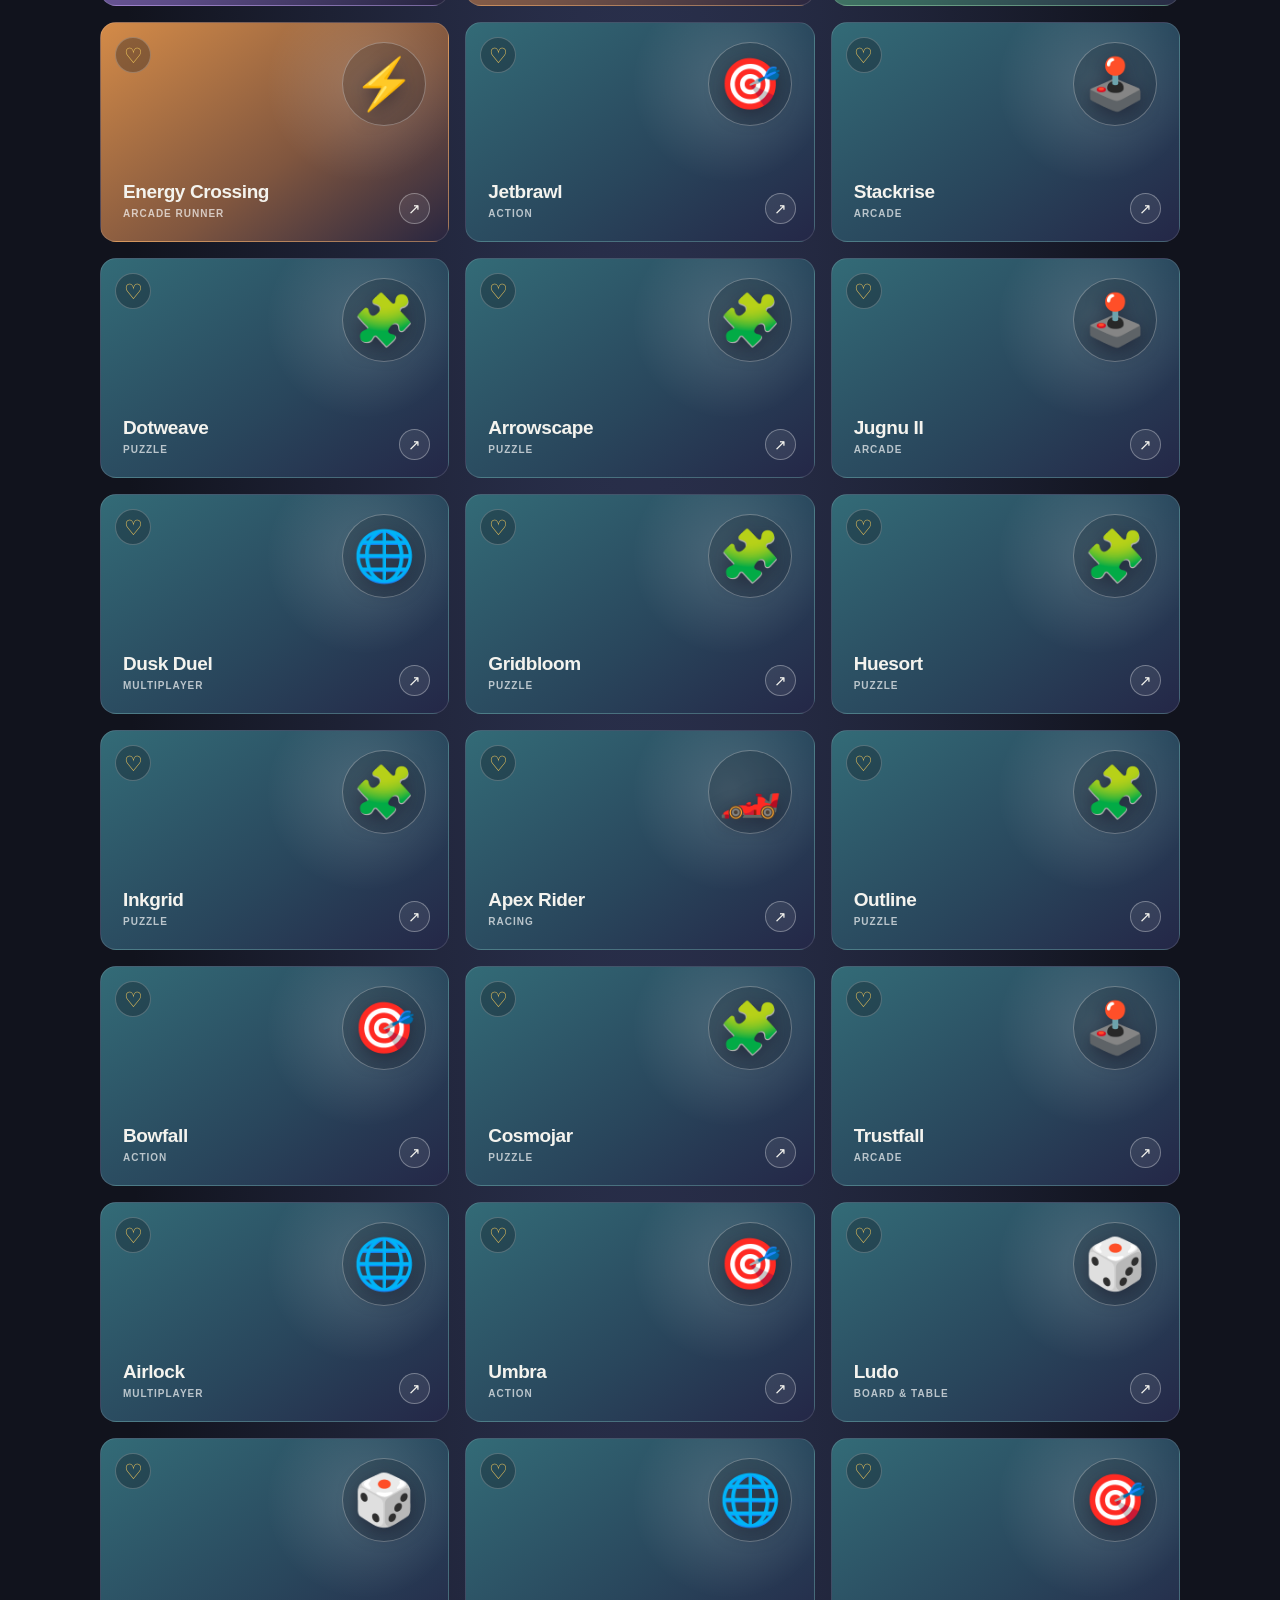
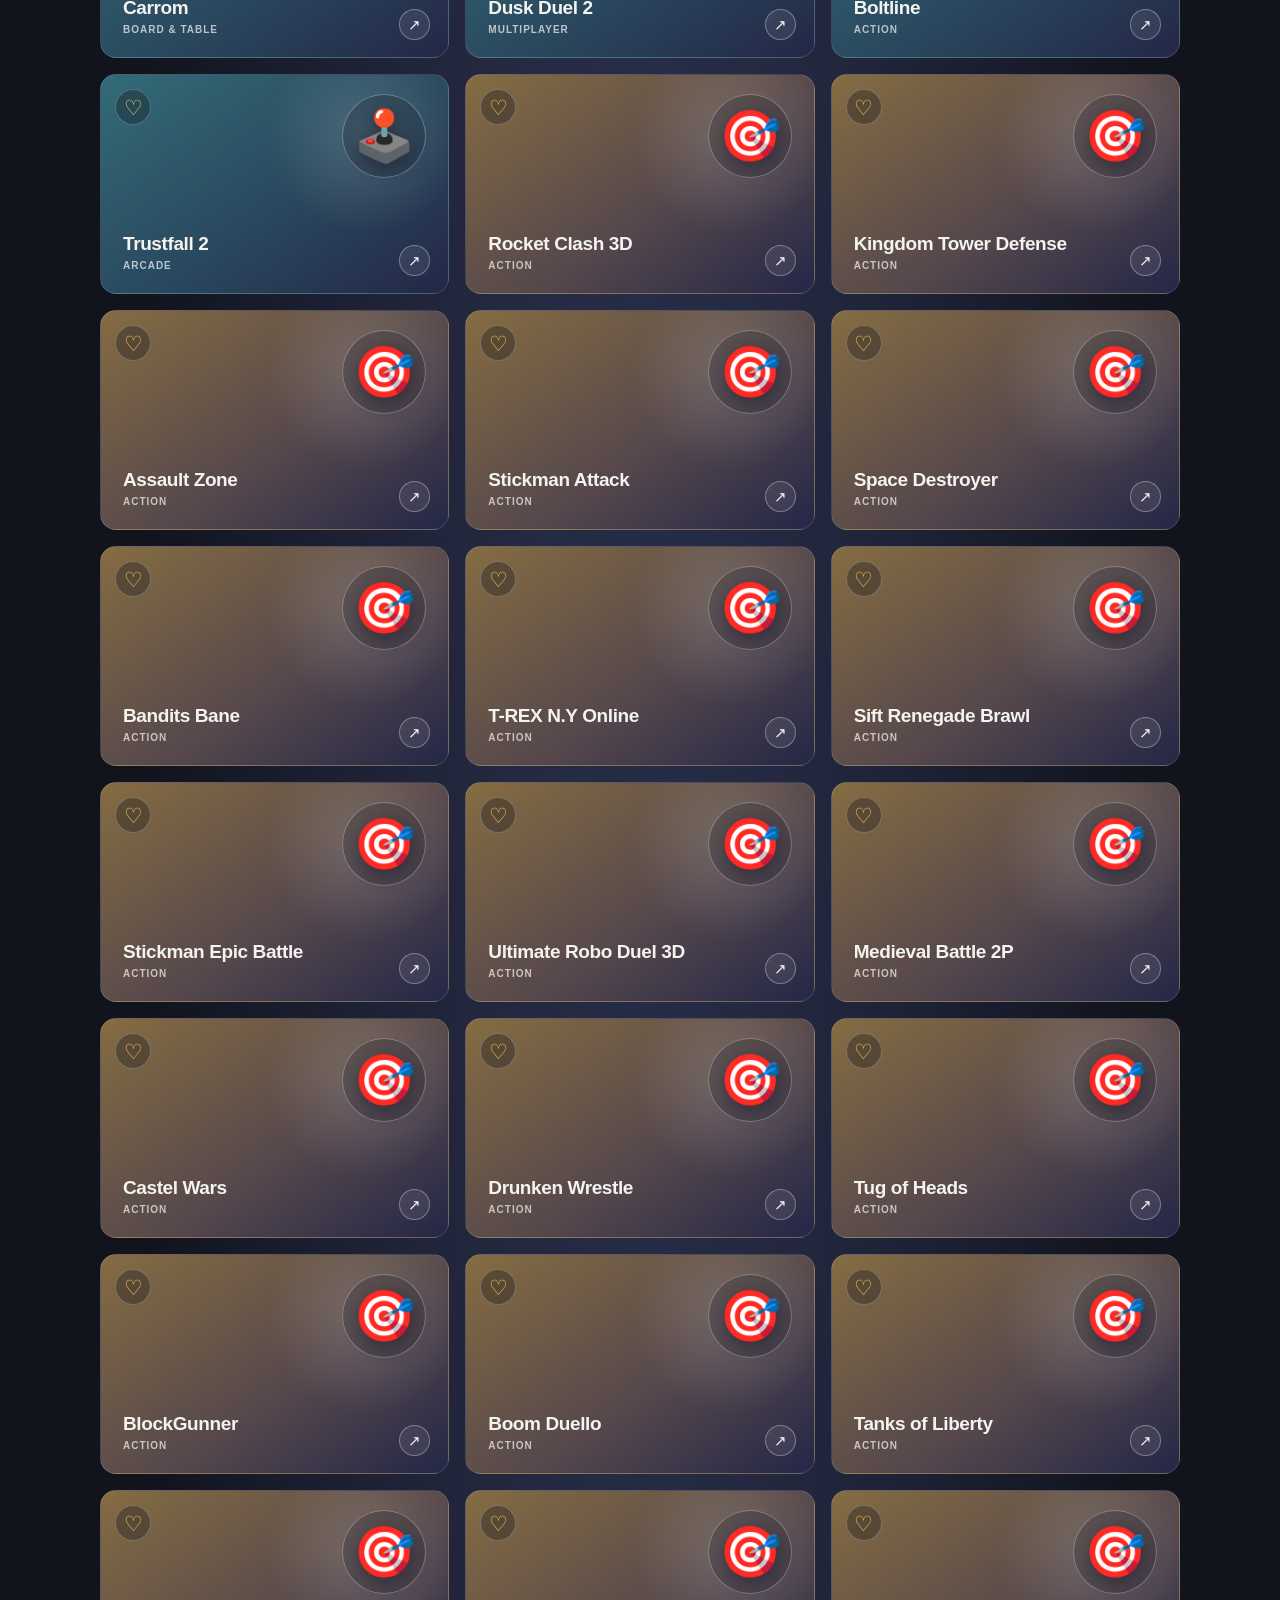
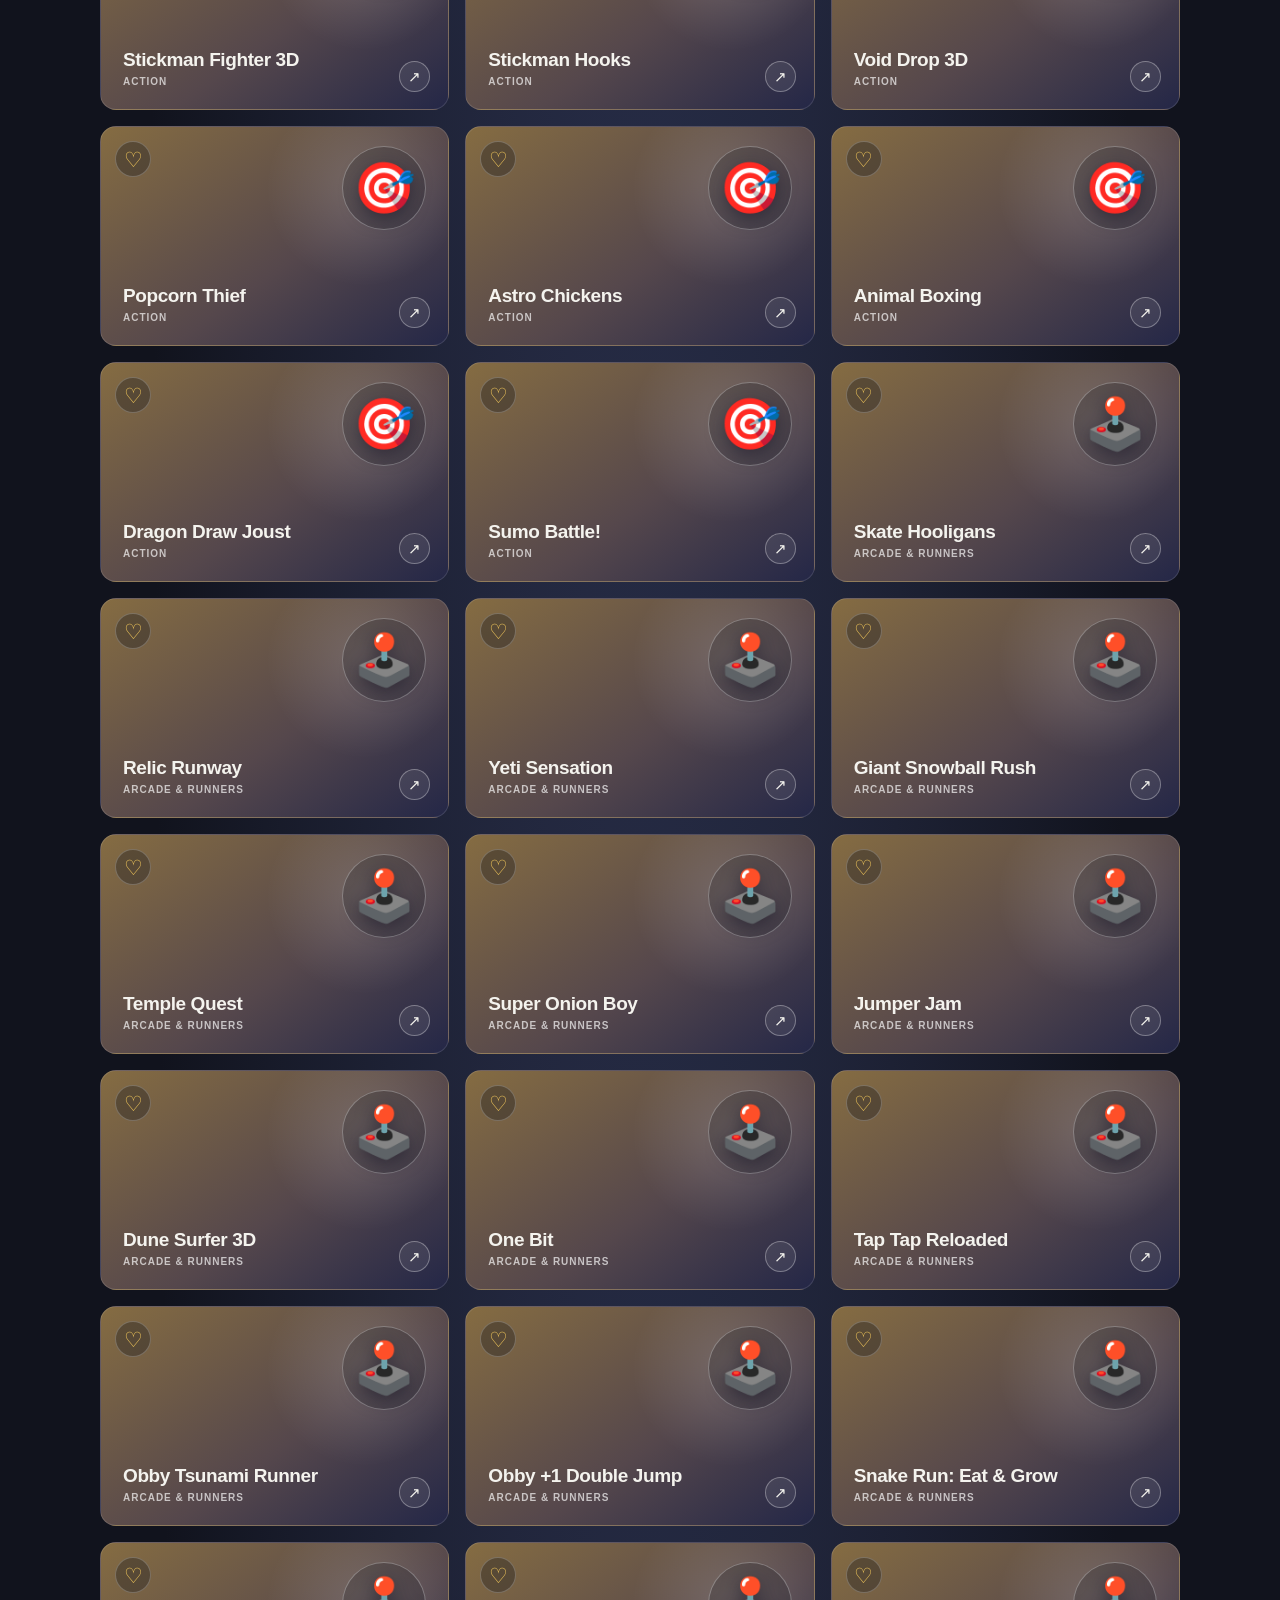
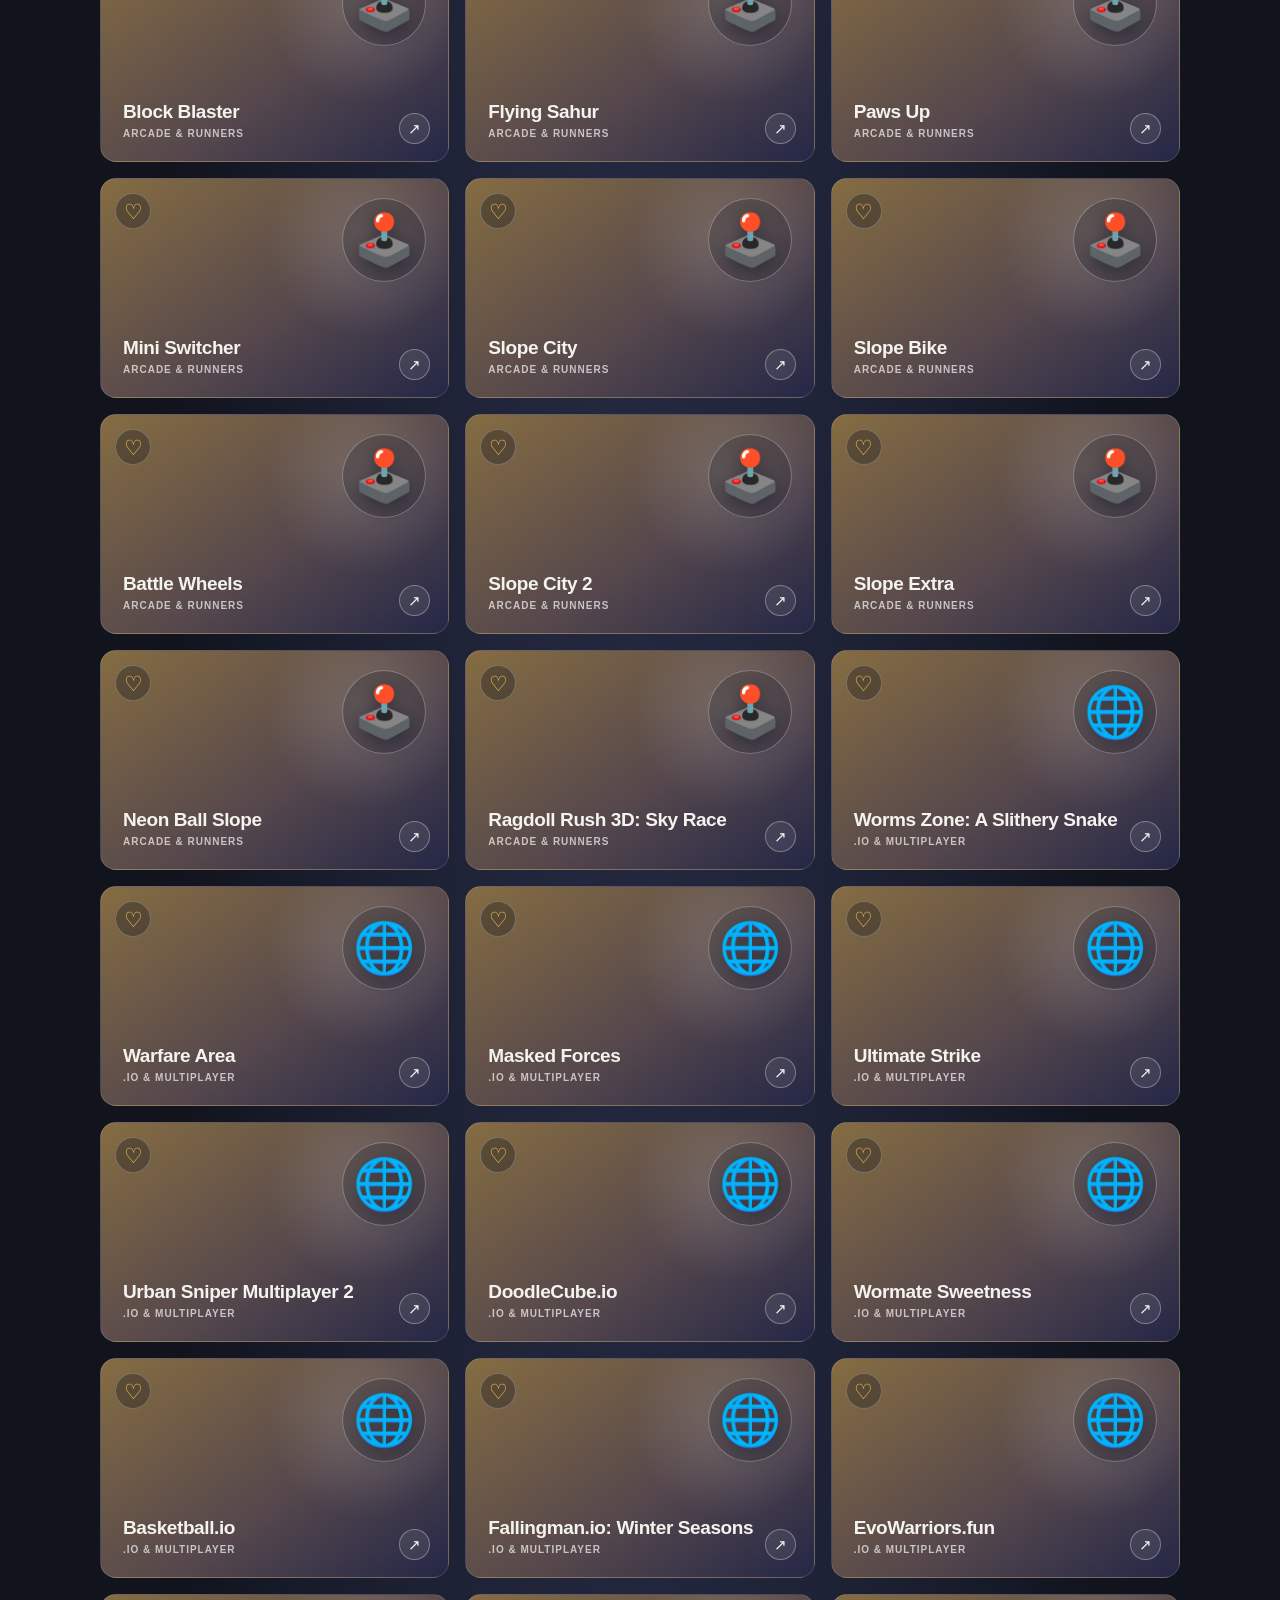
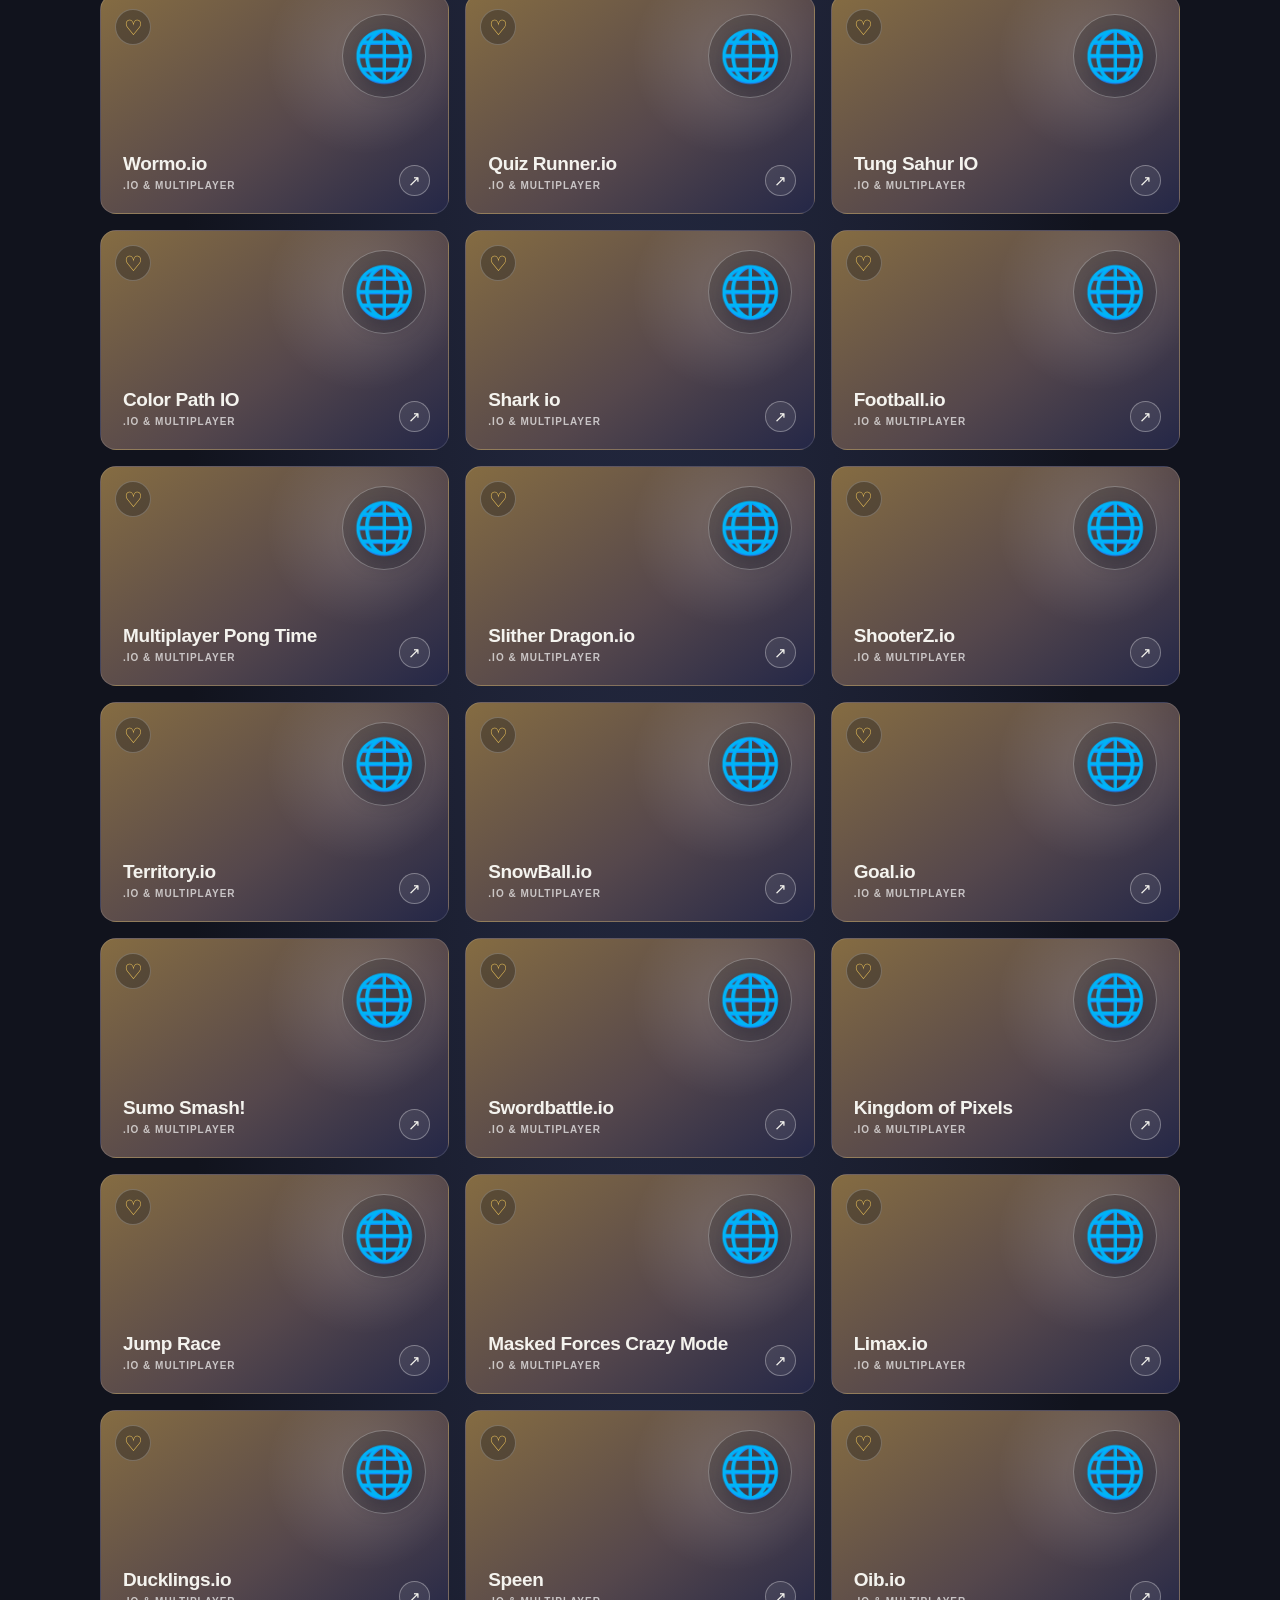
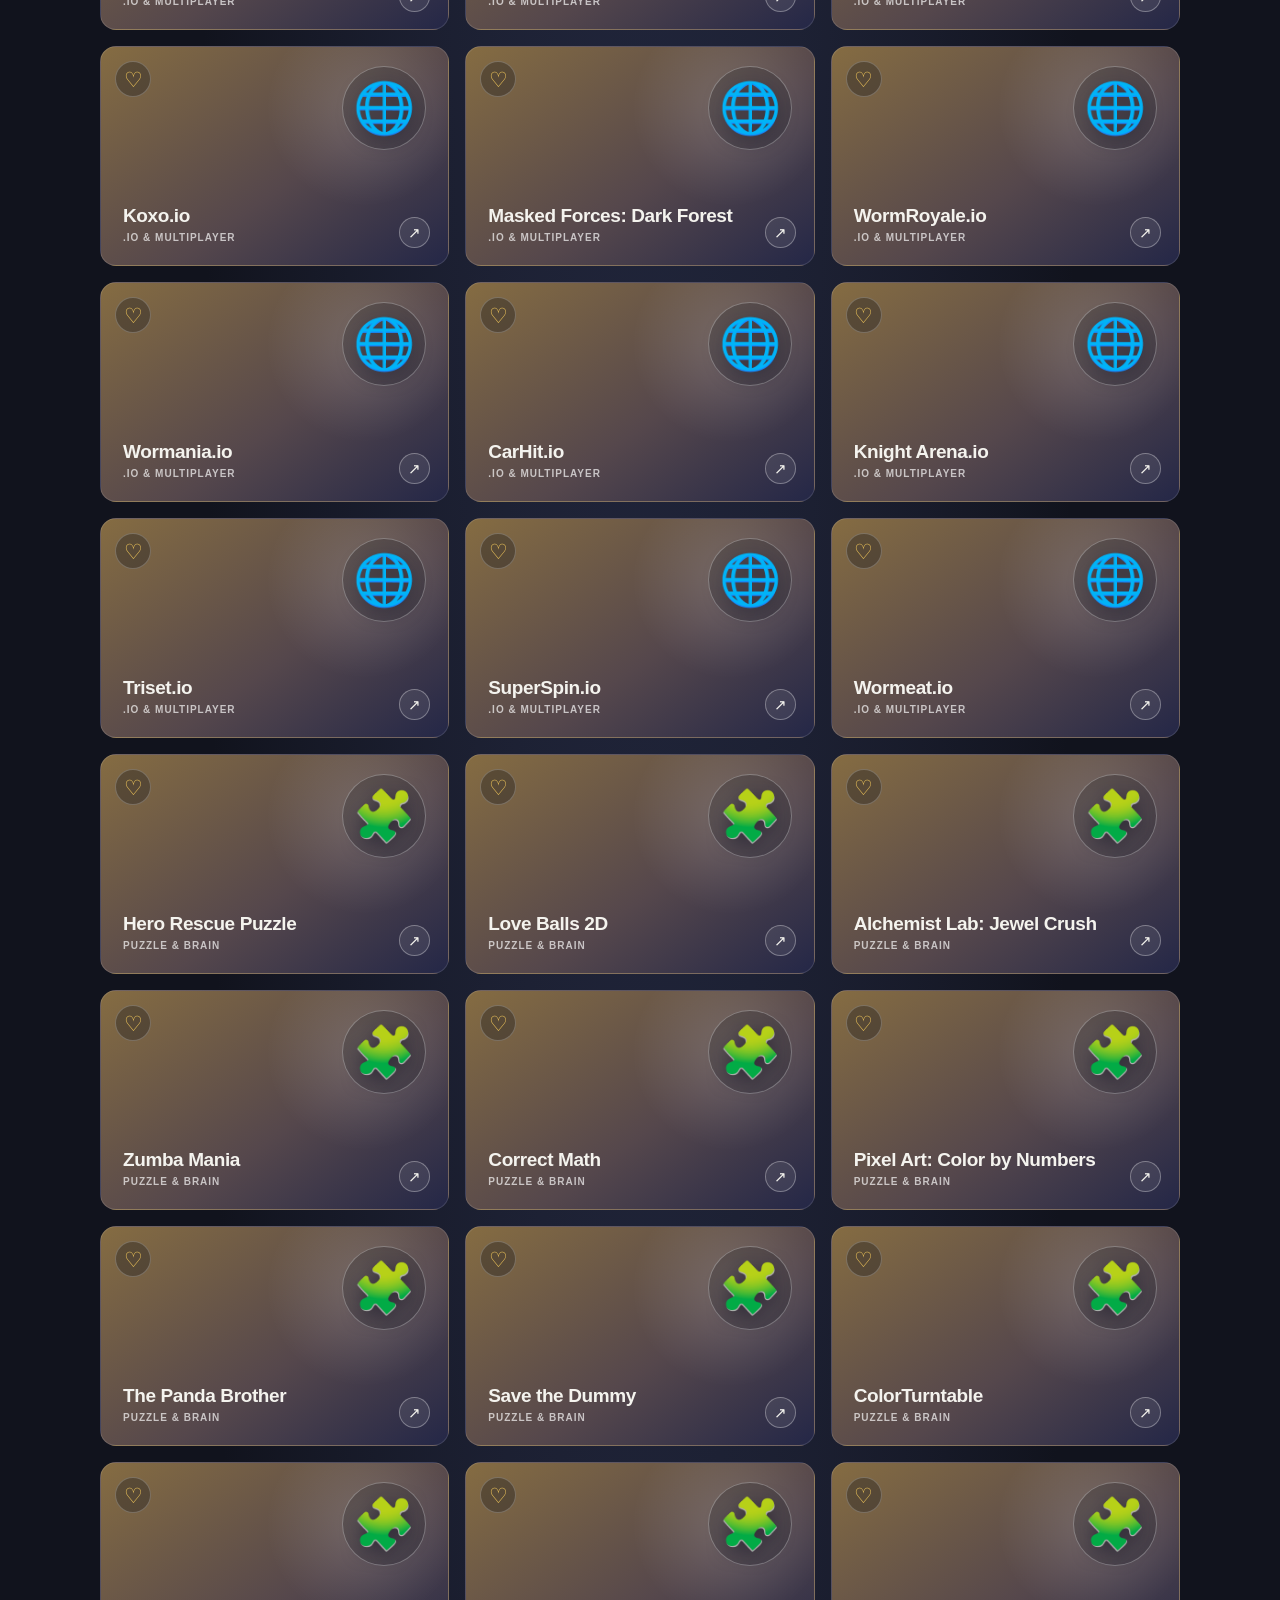
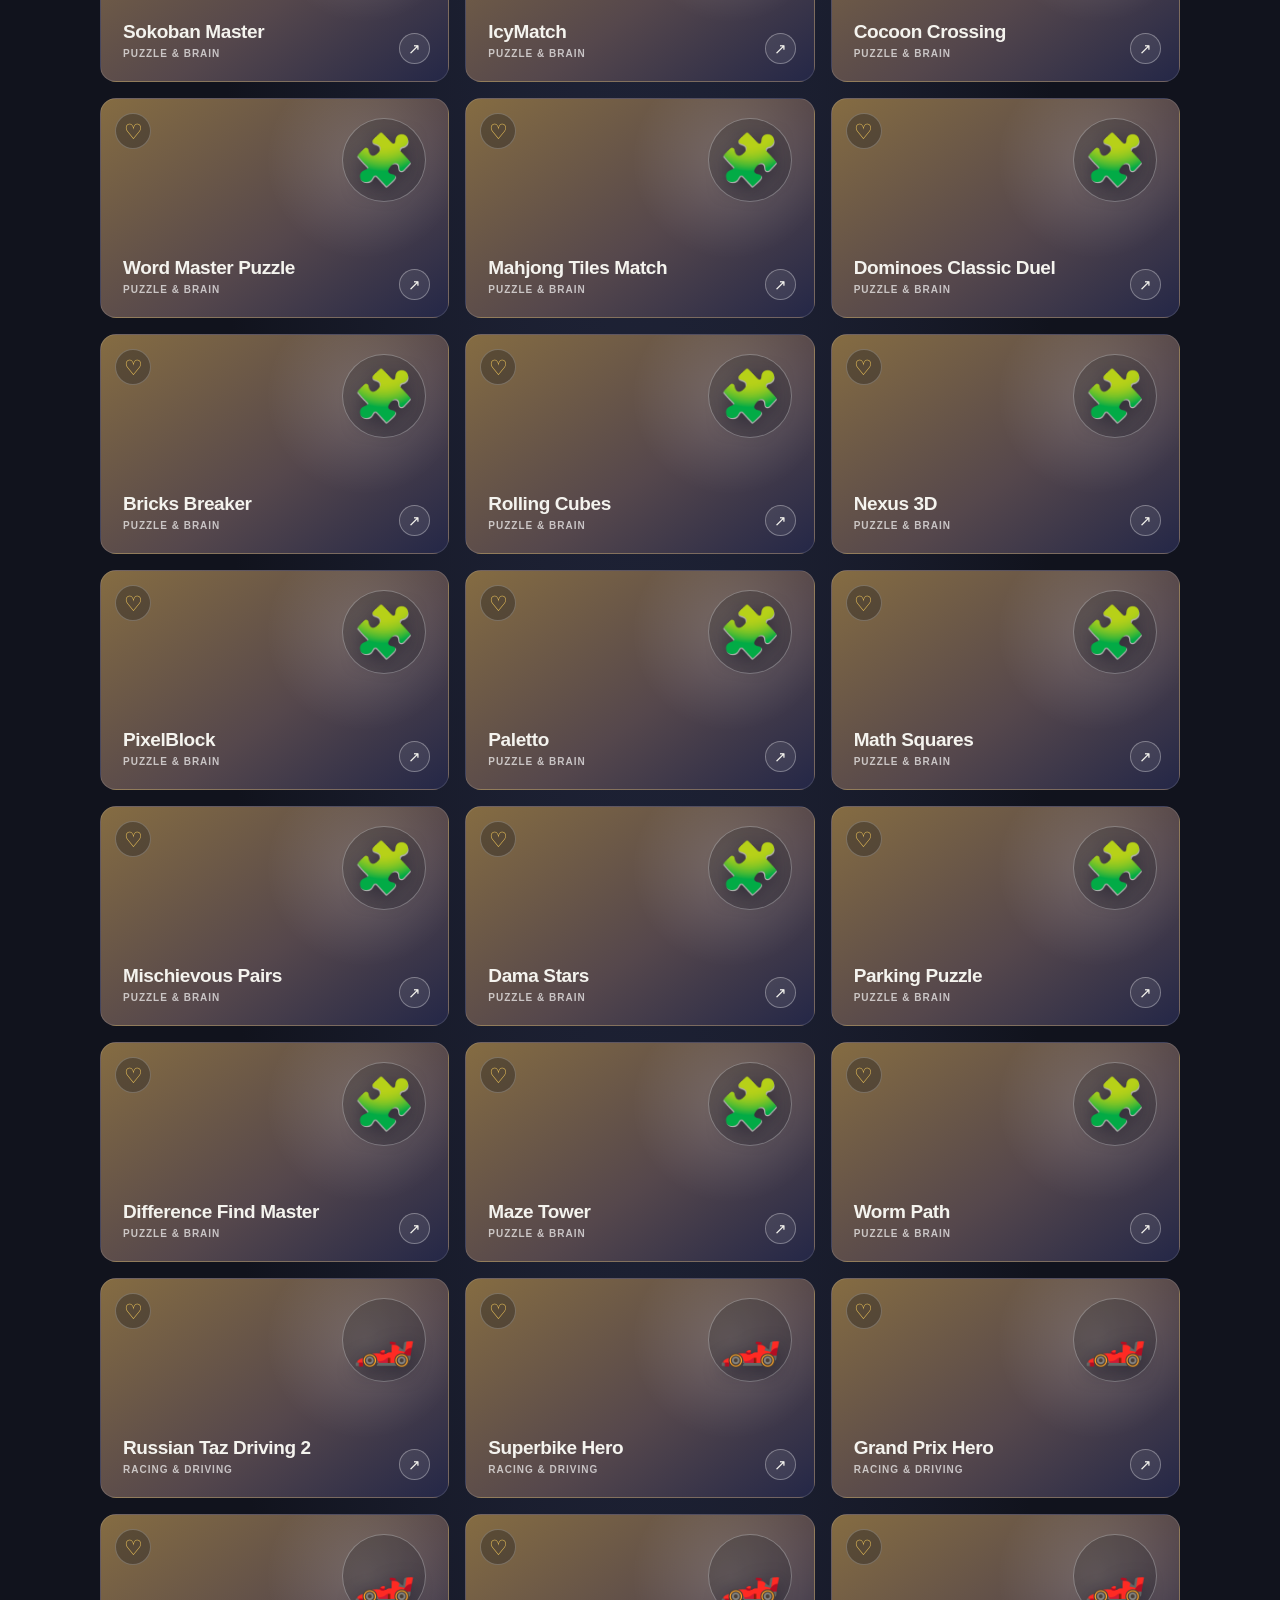
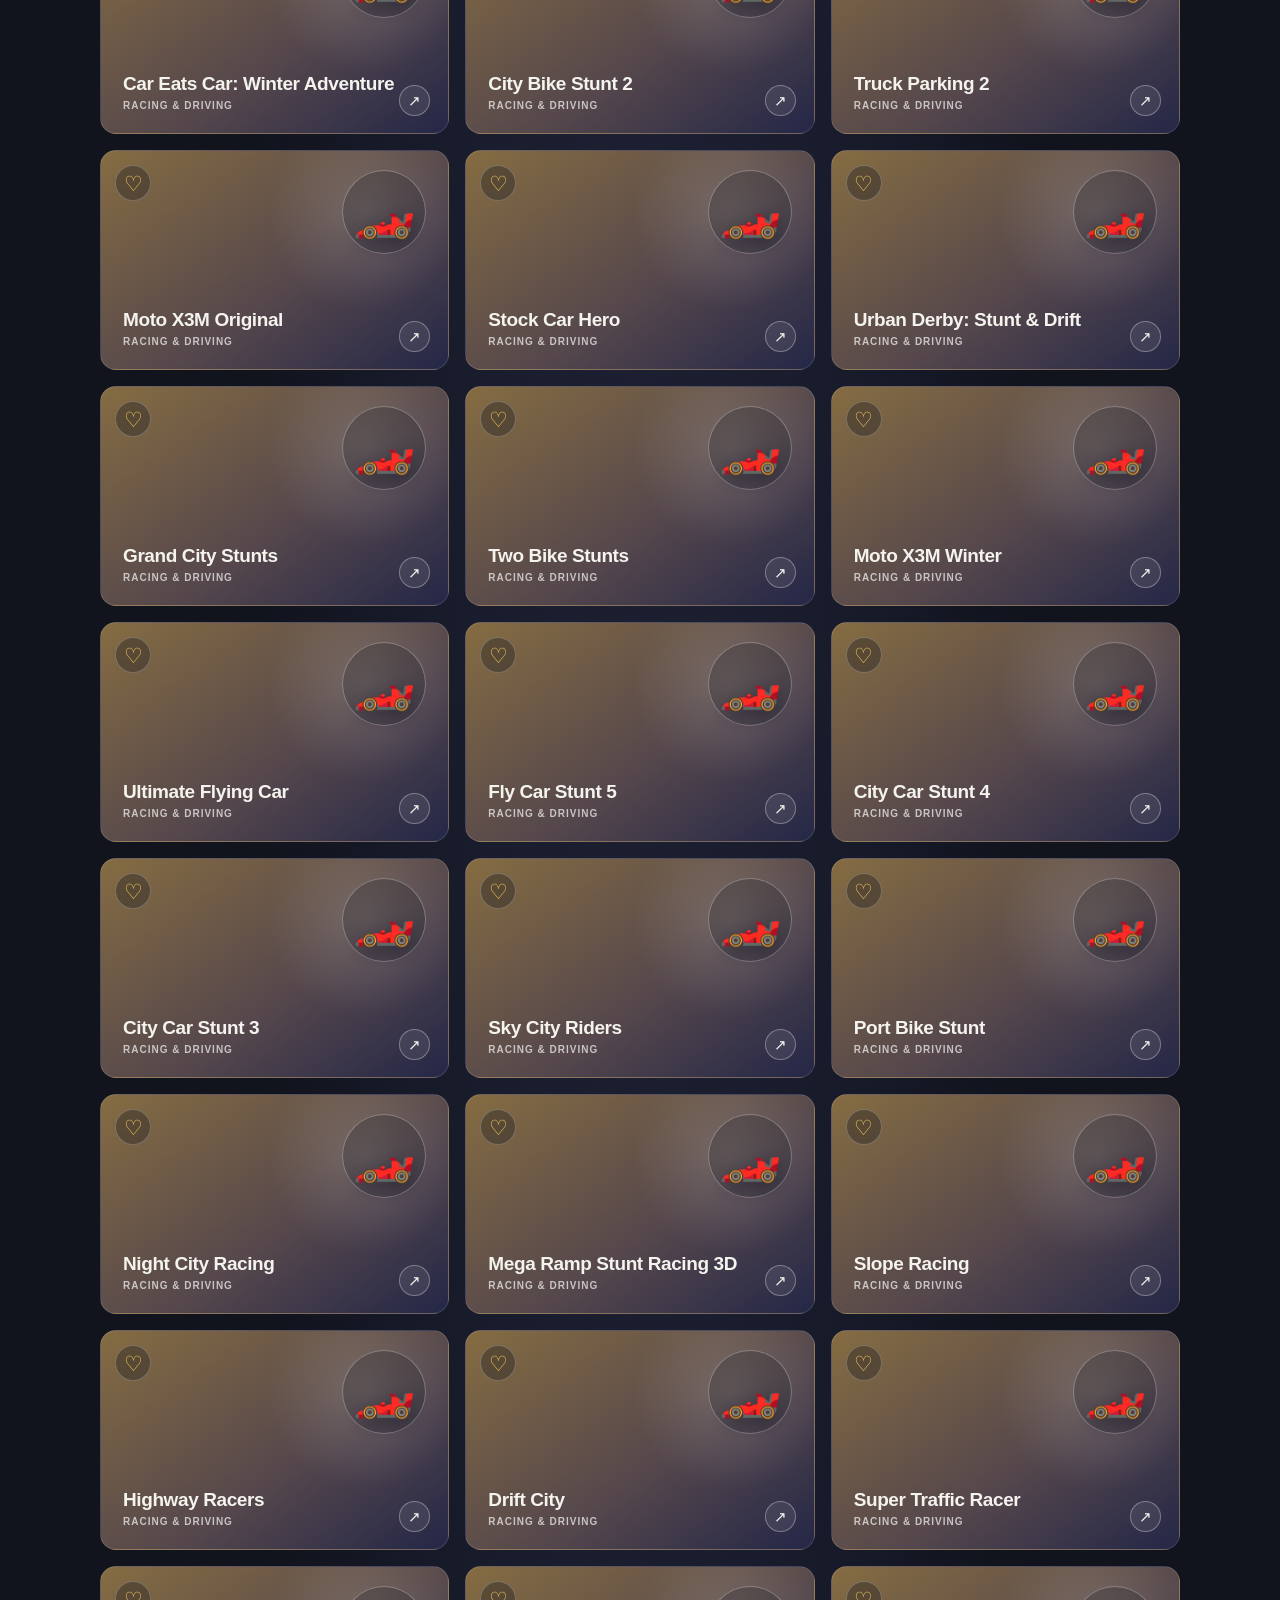
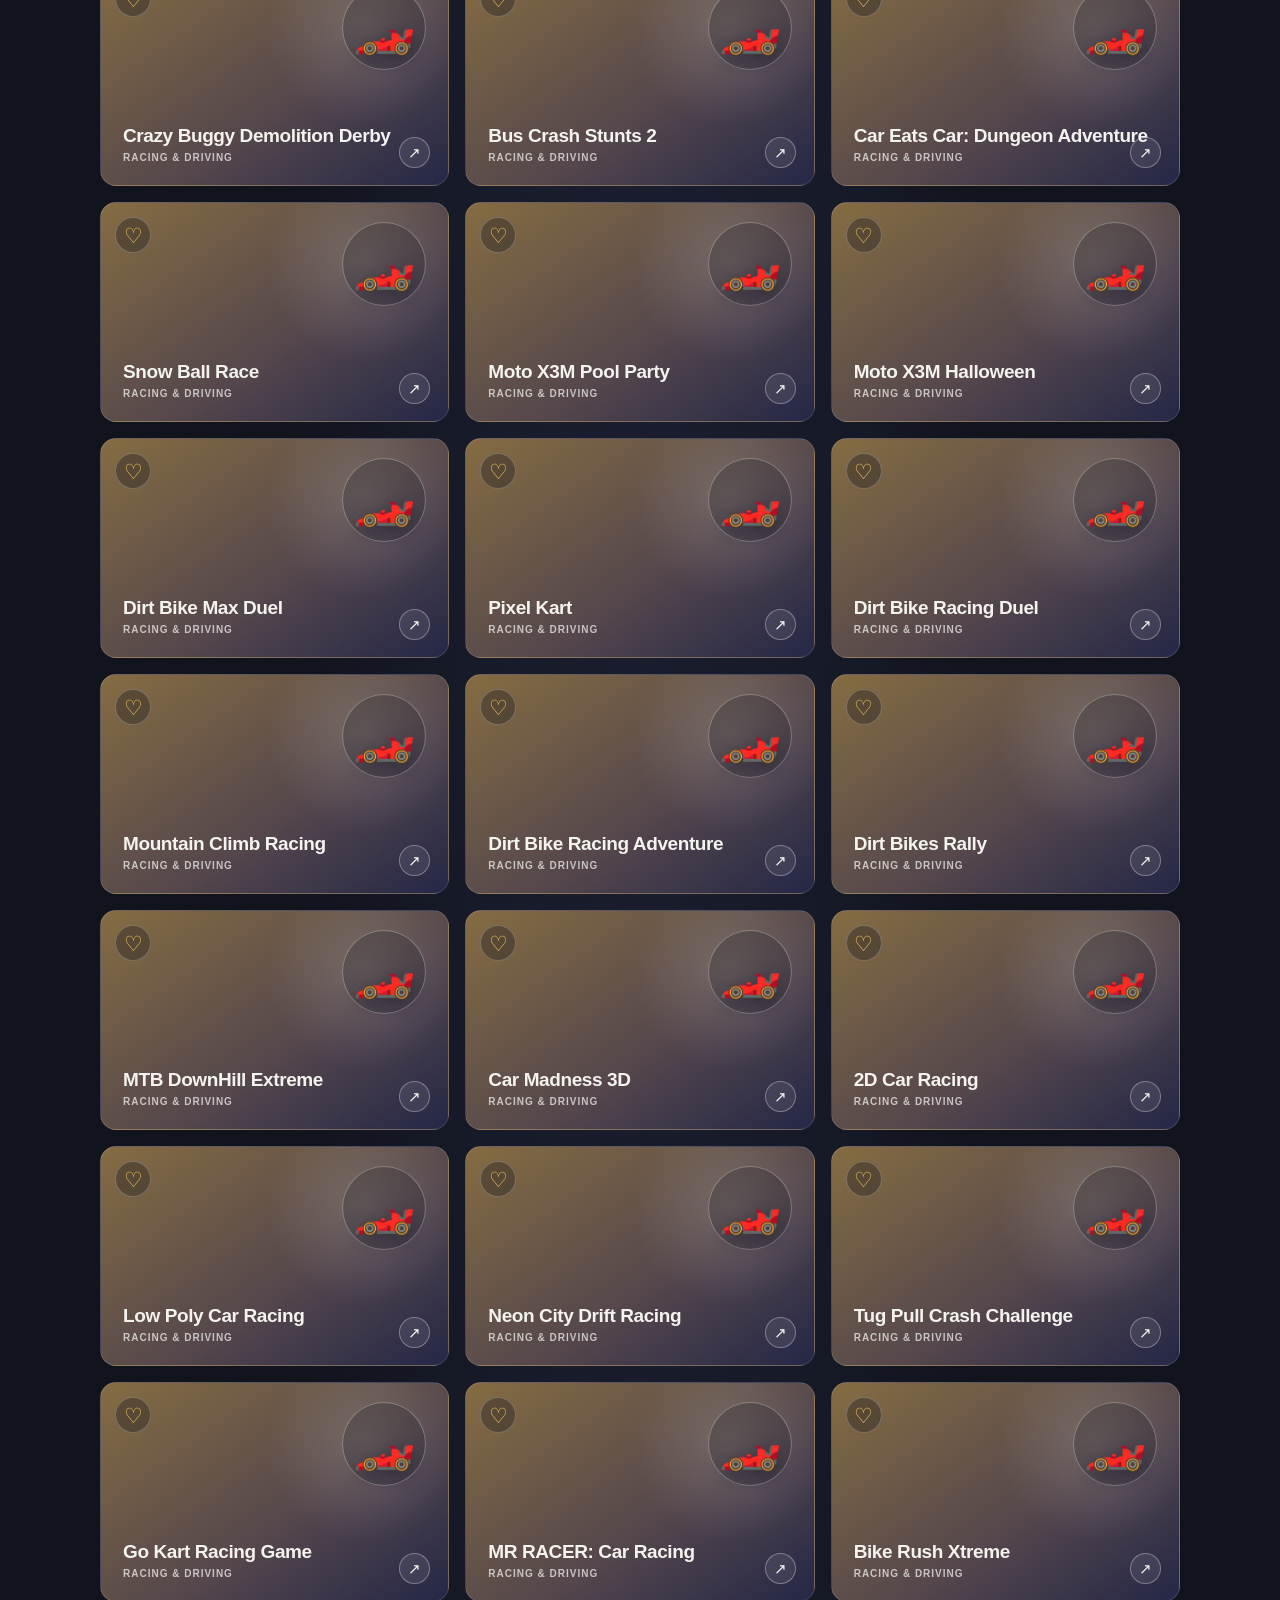
==== commit f56c1355: "Feature Dino Run and show its credits" ====
--- a/index.html
+++ b/index.html
@@ -7,8 +7,8 @@
     <meta name="description" content="Choose a game and play it in Playground." />
     <title>Playground — Choose a game</title>
     <link rel="stylesheet" href="styles.css?v=26" />
-    <script src="games.js?v=31" defer></script>
-    <script src="crossy-road.js?v=3" defer></script>
+    <script src="games.js?v=32" defer></script>
+    <script src="crossy-road.js?v=4" defer></script>
   </head>
   <body>
     <div id="site-content">
@@ -33,7 +33,8 @@
             <button type="button" data-game="breaklock" class="game-card breaklock-card"><span class="game-icon" aria-hidden="true">🔐</span><span class="game-card-source">Self-hosted</span><span class="game-card-title">Breaklock</span><span class="game-card-note">Pattern puzzle</span></button>
             <button type="button" data-game="wbwwb" class="game-card wbwwb-card"><span class="game-icon" aria-hidden="true">📰</span><span class="game-card-source">Self-hosted</span><span class="game-card-title">We Become What We Behold</span><span class="game-card-note">Interactive story</span></button>
             <button type="button" data-game="crossyroad" class="game-card crossy-card"><span class="game-icon" aria-hidden="true">🛣️</span><span class="game-card-source">Self-hosted</span><span class="game-card-title">Crossy Road</span><span class="game-card-note">Arcade crossing</span></button>
-            <button type="button" data-game="energycrossing" class="game-card energy-crossing-card"><span class="game-icon" aria-hidden="true">⚡</span><span class="game-card-source">Self-hosted</span><span class="game-card-title">Energy Crossing</span><span class="game-card-note">Arcade runner</span></button>
+            <button type="button" data-game="dinoRun" class="game-card dino-run-card"><span class="game-icon" aria-hidden="true">🦖</span><span class="game-card-source">Open-source</span><span class="game-card-title">Dino Run</span><span class="game-card-note">Endless runner</span></button>
+                        <button type="button" data-game="energycrossing" class="game-card energy-crossing-card"><span class="game-icon" aria-hidden="true">⚡</span><span class="game-card-source">Self-hosted</span><span class="game-card-title">Energy Crossing</span><span class="game-card-note">Arcade runner</span></button>
           </div>
         </section>
         <div class="catalog-controls">
@@ -59,6 +60,7 @@
             <p class="eyebrow" id="game-type">BROWSER GAME</p>
             <h1 id="game-name">Game</h1>
             <p id="game-attribution" class="hidden" hidden style="margin:7px 0 12px;color:#c6c9d3;font-size:12px;line-height:1.6">PolyTrack is created by Kodub. This is an unofficial, noncommercial reupload and is not affiliated with or endorsed by Kodub, CrazyGames, Poki, or itch.io. Play the <a href="https://www.crazygames.com/game/polytrack" target="_blank" rel="noopener noreferrer" style="color:#f3c85b">official game on CrazyGames</a> or visit <a href="https://www.kodub.com/apps/polytrack" target="_blank" rel="noopener noreferrer" style="color:#f3c85b">Kodub.com</a>.</p>
+            <p id="dino-run-attribution" class="hidden" hidden style="margin:7px 0 12px;color:#c6c9d3;font-size:12px;line-height:1.6">Dino Run code and artwork by mashukui, shared under the MIT License. <a href="https://github.com/mashukui/web-games" target="_blank" rel="noopener noreferrer" style="color:#f3c85b">Original project</a> · <a href="./games/dino-run/LICENSE" style="color:#f3c85b">MIT license</a>.</p>
           </div>
         </div>
         <div class="player" id="game-player">
